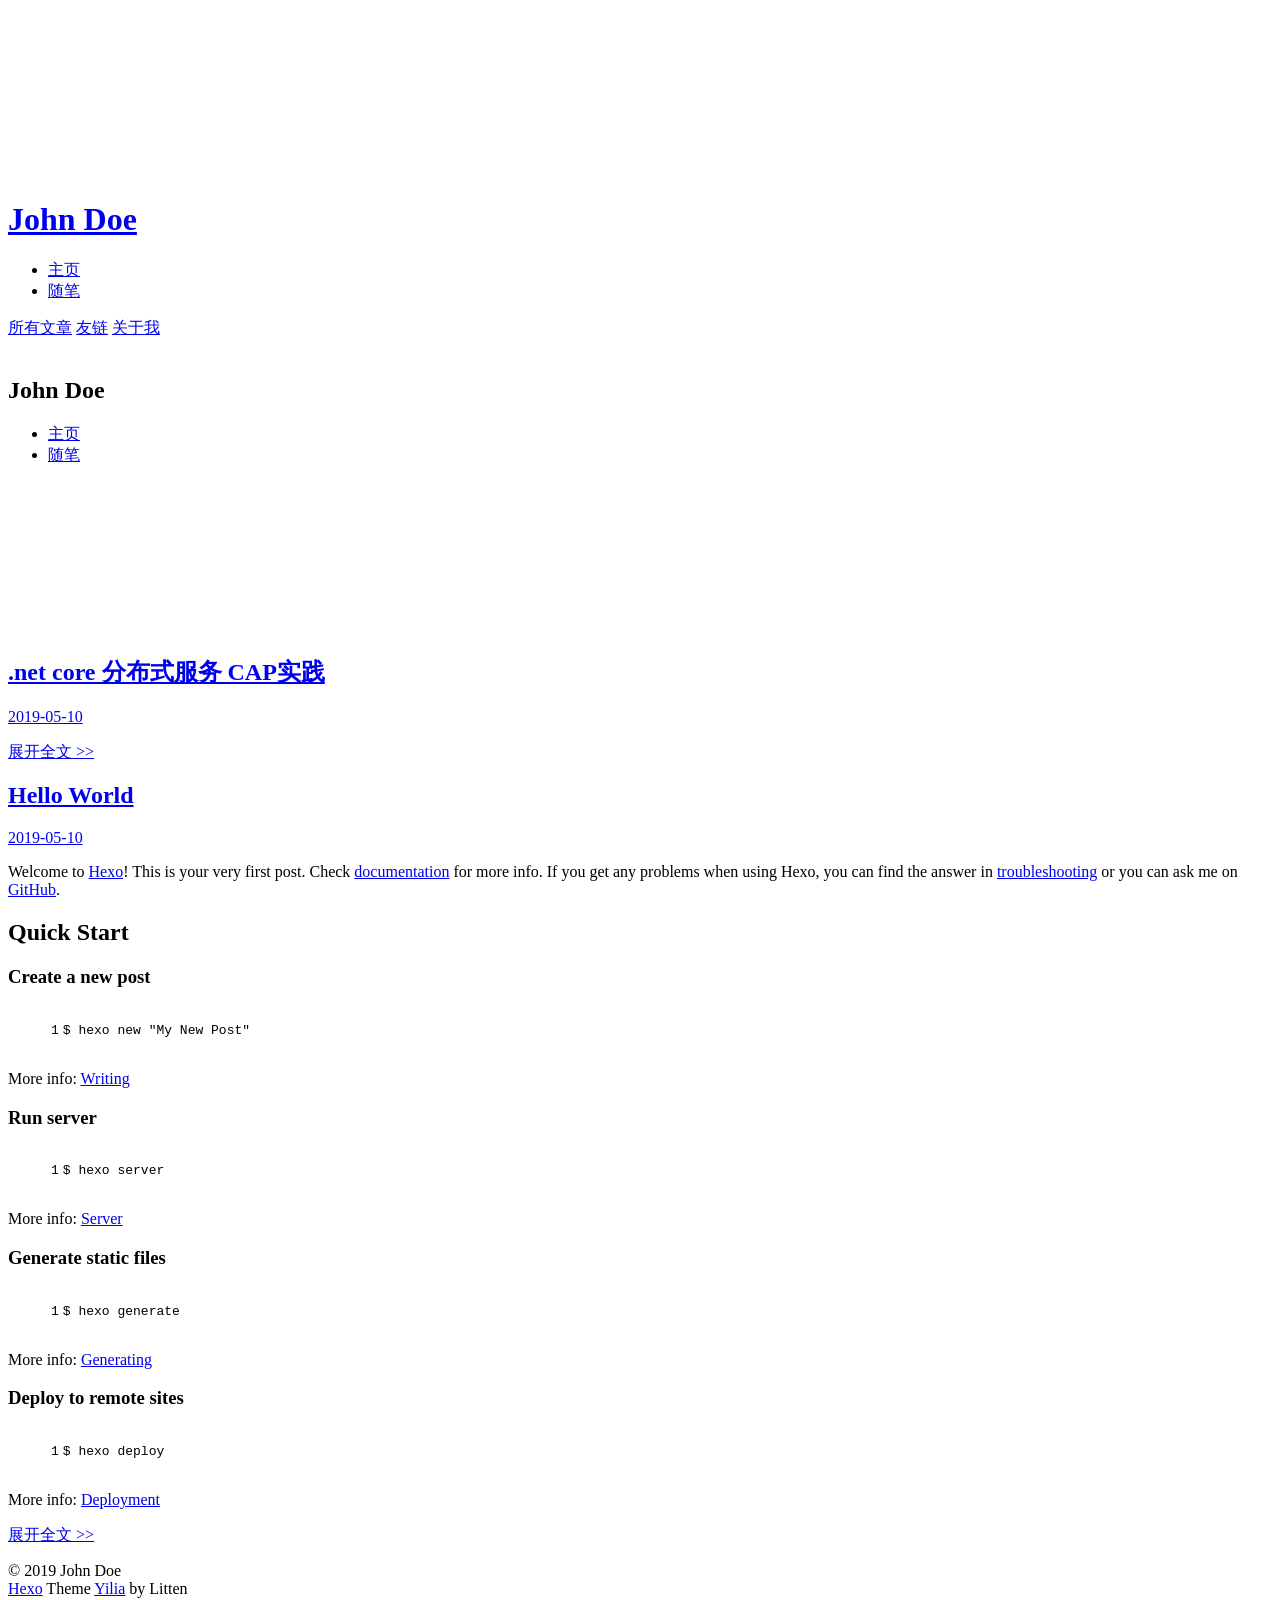
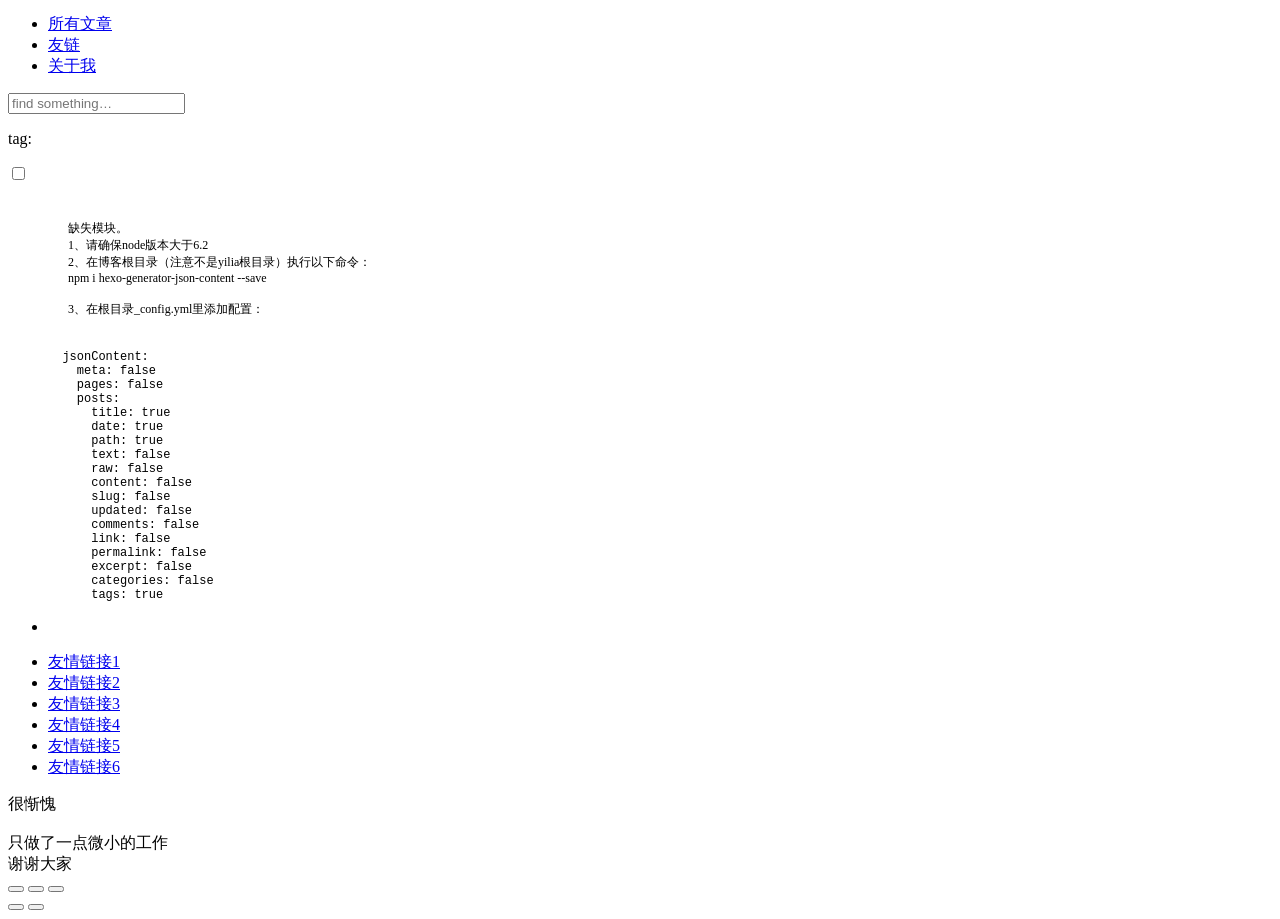
==== index.html @ c2a59703 "Site updated: 2019-05-10 18:57:45" ====
<!DOCTYPE html>
<html>
<head><meta name="generator" content="Hexo 3.8.0">
  <meta charset="utf-8">
  
  <meta name="renderer" content="webkit">
  <meta http-equiv="X-UA-Compatible" content="IE=edge">
  <link rel="dns-prefetch" href="http://yoursite.com">
  <title>Hexo</title>
  <meta name="viewport" content="width=device-width, initial-scale=1, maximum-scale=1">
  <meta property="og:type" content="website">
<meta property="og:title" content="Hexo">
<meta property="og:url" content="http://yoursite.com/index.html">
<meta property="og:site_name" content="Hexo">
<meta property="og:locale" content="default">
<meta name="twitter:card" content="summary">
<meta name="twitter:title" content="Hexo">
  
    <link rel="alternative" href="/atom.xml" title="Hexo" type="application/atom+xml">
  
  
    <link rel="icon" href="/favicon.png">
  
  <link rel="stylesheet" type="text/css" href="/./main.0cf68a.css">
  <style type="text/css">
  
    #container.show {
      background: linear-gradient(200deg,#a0cfe4,#e8c37e);
    }
  </style>
  

  

</head>
</html>
<body>
  <div id="container" q-class="show:isCtnShow">
    <canvas id="anm-canvas" class="anm-canvas"></canvas>
    <div class="left-col" q-class="show:isShow">
      
<div class="overlay" style="background: #4d4d4d"></div>
<div class="intrude-less">
	<header id="header" class="inner">
		<a href="/" class="profilepic">
			<img src class="js-avatar">
		</a>
		<hgroup>
		  <h1 class="header-author"><a href="/">John Doe</a></h1>
		</hgroup>
		

		<nav class="header-menu">
			<ul>
			
				<li><a href="/">主页</a></li>
	        
				<li><a href="/tags/随笔/">随笔</a></li>
	        
			</ul>
		</nav>
		<nav class="header-smart-menu">
    		
    			
    			<a q-on="click: openSlider(e, 'innerArchive')" href="javascript:void(0)">所有文章</a>
    			
            
    			
    			<a q-on="click: openSlider(e, 'friends')" href="javascript:void(0)">友链</a>
    			
            
    			
    			<a q-on="click: openSlider(e, 'aboutme')" href="javascript:void(0)">关于我</a>
    			
            
		</nav>
		<nav class="header-nav">
			<div class="social">
				
					<a class="github" target="_blank" href="#" title="github"><i class="icon-github"></i></a>
		        
					<a class="weibo" target="_blank" href="#" title="weibo"><i class="icon-weibo"></i></a>
		        
					<a class="rss" target="_blank" href="#" title="rss"><i class="icon-rss"></i></a>
		        
					<a class="zhihu" target="_blank" href="#" title="zhihu"><i class="icon-zhihu"></i></a>
		        
			</div>
		</nav>
	</header>		
</div>

    </div>
    <div class="mid-col" q-class="show:isShow,hide:isShow|isFalse">
      
<nav id="mobile-nav">
  	<div class="overlay js-overlay" style="background: #4d4d4d"></div>
	<div class="btnctn js-mobile-btnctn">
  		<div class="slider-trigger list" q-on="click: openSlider(e)"><i class="icon icon-sort"></i></div>
	</div>
	<div class="intrude-less">
		<header id="header" class="inner">
			<div class="profilepic">
				<img src class="js-avatar">
			</div>
			<hgroup>
			  <h1 class="header-author js-header-author">John Doe</h1>
			</hgroup>
			
			
			
				
			
				
			
			
			
			<nav class="header-nav">
				<div class="social">
					
						<a class="github" target="_blank" href="#" title="github"><i class="icon-github"></i></a>
			        
						<a class="weibo" target="_blank" href="#" title="weibo"><i class="icon-weibo"></i></a>
			        
						<a class="rss" target="_blank" href="#" title="rss"><i class="icon-rss"></i></a>
			        
						<a class="zhihu" target="_blank" href="#" title="zhihu"><i class="icon-zhihu"></i></a>
			        
				</div>
			</nav>

			<nav class="header-menu js-header-menu">
				<ul style="width: 50%">
				
				
					<li style="width: 50%"><a href="/">主页</a></li>
		        
					<li style="width: 50%"><a href="/tags/随笔/">随笔</a></li>
		        
				</ul>
			</nav>
		</header>				
	</div>
	<div class="mobile-mask" style="display:none" q-show="isShow"></div>
</nav>

      <div id="wrapper" class="body-wrap">
        <div class="menu-l">
          <div class="canvas-wrap">
            <canvas data-colors="#eaeaea" data-sectionHeight="100" data-contentId="js-content" id="myCanvas1" class="anm-canvas"></canvas>
          </div>
          <div id="js-content" class="content-ll">
            
  
    <article id="post-net-core-分布式服务-CAP实践" class="article article-type-post  article-index" itemscope itemprop="blogPost">
  <div class="article-inner">
    
      <header class="article-header">
        
  
    <h1 itemprop="name">
      <a class="article-title" href="/2019/05/10/net-core-分布式服务-CAP实践/">.net core 分布式服务 CAP实践</a>
    </h1>
  

        
        <a href="/2019/05/10/net-core-分布式服务-CAP实践/" class="archive-article-date">
  	<time datetime="2019-05-10T10:21:26.000Z" itemprop="datePublished"><i class="icon-calendar icon"></i>2019-05-10</time>
</a>
        
      </header>
    
    <div class="article-entry" itemprop="articleBody">
      
        
      

      
    </div>
    <div class="article-info article-info-index">
      
      
      

      
        <p class="article-more-link">
          <a class="article-more-a" href="/2019/05/10/net-core-分布式服务-CAP实践/">展开全文 >></a>
        </p>
      

      
      <div class="clearfix"></div>
    </div>
  </div>
</article>

<aside class="wrap-side-operation">
    <div class="mod-side-operation">
        
        <div class="jump-container" id="js-jump-container" style="display:none;">
            <a href="javascript:void(0)" class="mod-side-operation__jump-to-top">
                <i class="icon-font icon-back"></i>
            </a>
            <div id="js-jump-plan-container" class="jump-plan-container" style="top: -11px;">
                <i class="icon-font icon-plane jump-plane"></i>
            </div>
        </div>
        
        
    </div>
</aside>




  
    <article id="post-hello-world" class="article article-type-post  article-index" itemscope itemprop="blogPost">
  <div class="article-inner">
    
      <header class="article-header">
        
  
    <h1 itemprop="name">
      <a class="article-title" href="/2019/05/10/hello-world/">Hello World</a>
    </h1>
  

        
        <a href="/2019/05/10/hello-world/" class="archive-article-date">
  	<time datetime="2019-05-10T10:17:30.589Z" itemprop="datePublished"><i class="icon-calendar icon"></i>2019-05-10</time>
</a>
        
      </header>
    
    <div class="article-entry" itemprop="articleBody">
      
        <p>Welcome to <a href="https://hexo.io/" target="_blank" rel="noopener">Hexo</a>! This is your very first post. Check <a href="https://hexo.io/docs/" target="_blank" rel="noopener">documentation</a> for more info. If you get any problems when using Hexo, you can find the answer in <a href="https://hexo.io/docs/troubleshooting.html" target="_blank" rel="noopener">troubleshooting</a> or you can ask me on <a href="https://github.com/hexojs/hexo/issues" target="_blank" rel="noopener">GitHub</a>.</p>
<h2 id="Quick-Start"><a href="#Quick-Start" class="headerlink" title="Quick Start"></a>Quick Start</h2><h3 id="Create-a-new-post"><a href="#Create-a-new-post" class="headerlink" title="Create a new post"></a>Create a new post</h3><figure class="highlight bash"><table><tr><td class="gutter"><pre><span class="line">1</span><br></pre></td><td class="code"><pre><span class="line">$ hexo new <span class="string">"My New Post"</span></span><br></pre></td></tr></table></figure>
<p>More info: <a href="https://hexo.io/docs/writing.html" target="_blank" rel="noopener">Writing</a></p>
<h3 id="Run-server"><a href="#Run-server" class="headerlink" title="Run server"></a>Run server</h3><figure class="highlight bash"><table><tr><td class="gutter"><pre><span class="line">1</span><br></pre></td><td class="code"><pre><span class="line">$ hexo server</span><br></pre></td></tr></table></figure>
<p>More info: <a href="https://hexo.io/docs/server.html" target="_blank" rel="noopener">Server</a></p>
<h3 id="Generate-static-files"><a href="#Generate-static-files" class="headerlink" title="Generate static files"></a>Generate static files</h3><figure class="highlight bash"><table><tr><td class="gutter"><pre><span class="line">1</span><br></pre></td><td class="code"><pre><span class="line">$ hexo generate</span><br></pre></td></tr></table></figure>
<p>More info: <a href="https://hexo.io/docs/generating.html" target="_blank" rel="noopener">Generating</a></p>
<h3 id="Deploy-to-remote-sites"><a href="#Deploy-to-remote-sites" class="headerlink" title="Deploy to remote sites"></a>Deploy to remote sites</h3><figure class="highlight bash"><table><tr><td class="gutter"><pre><span class="line">1</span><br></pre></td><td class="code"><pre><span class="line">$ hexo deploy</span><br></pre></td></tr></table></figure>
<p>More info: <a href="https://hexo.io/docs/deployment.html" target="_blank" rel="noopener">Deployment</a></p>

      

      
    </div>
    <div class="article-info article-info-index">
      
      
      

      
        <p class="article-more-link">
          <a class="article-more-a" href="/2019/05/10/hello-world/">展开全文 >></a>
        </p>
      

      
      <div class="clearfix"></div>
    </div>
  </div>
</article>

<aside class="wrap-side-operation">
    <div class="mod-side-operation">
        
        <div class="jump-container" id="js-jump-container" style="display:none;">
            <a href="javascript:void(0)" class="mod-side-operation__jump-to-top">
                <i class="icon-font icon-back"></i>
            </a>
            <div id="js-jump-plan-container" class="jump-plan-container" style="top: -11px;">
                <i class="icon-font icon-plane jump-plane"></i>
            </div>
        </div>
        
        
    </div>
</aside>




  
  


          </div>
        </div>
      </div>
      <footer id="footer">
  <div class="outer">
    <div id="footer-info">
    	<div class="footer-left">
    		&copy; 2019 John Doe
    	</div>
      	<div class="footer-right">
      		<a href="http://hexo.io/" target="_blank">Hexo</a>  Theme <a href="https://github.com/litten/hexo-theme-yilia" target="_blank">Yilia</a> by Litten
      	</div>
    </div>
  </div>
</footer>
    </div>
    <script>
	var yiliaConfig = {
		mathjax: false,
		isHome: true,
		isPost: false,
		isArchive: false,
		isTag: false,
		isCategory: false,
		open_in_new: false,
		toc_hide_index: true,
		root: "/",
		innerArchive: true,
		showTags: false
	}
</script>

<script>!function(t){function n(e){if(r[e])return r[e].exports;var i=r[e]={exports:{},id:e,loaded:!1};return t[e].call(i.exports,i,i.exports,n),i.loaded=!0,i.exports}var r={};n.m=t,n.c=r,n.p="./",n(0)}([function(t,n,r){r(195),t.exports=r(191)},function(t,n,r){var e=r(3),i=r(52),o=r(27),u=r(28),c=r(53),f="prototype",a=function(t,n,r){var s,l,h,v,p=t&a.F,d=t&a.G,y=t&a.S,g=t&a.P,b=t&a.B,m=d?e:y?e[n]||(e[n]={}):(e[n]||{})[f],x=d?i:i[n]||(i[n]={}),w=x[f]||(x[f]={});d&&(r=n);for(s in r)l=!p&&m&&void 0!==m[s],h=(l?m:r)[s],v=b&&l?c(h,e):g&&"function"==typeof h?c(Function.call,h):h,m&&u(m,s,h,t&a.U),x[s]!=h&&o(x,s,v),g&&w[s]!=h&&(w[s]=h)};e.core=i,a.F=1,a.G=2,a.S=4,a.P=8,a.B=16,a.W=32,a.U=64,a.R=128,t.exports=a},function(t,n,r){var e=r(6);t.exports=function(t){if(!e(t))throw TypeError(t+" is not an object!");return t}},function(t,n){var r=t.exports="undefined"!=typeof window&&window.Math==Math?window:"undefined"!=typeof self&&self.Math==Math?self:Function("return this")();"number"==typeof __g&&(__g=r)},function(t,n){t.exports=function(t){try{return!!t()}catch(t){return!0}}},function(t,n){var r=t.exports="undefined"!=typeof window&&window.Math==Math?window:"undefined"!=typeof self&&self.Math==Math?self:Function("return this")();"number"==typeof __g&&(__g=r)},function(t,n){t.exports=function(t){return"object"==typeof t?null!==t:"function"==typeof t}},function(t,n,r){var e=r(126)("wks"),i=r(76),o=r(3).Symbol,u="function"==typeof o;(t.exports=function(t){return e[t]||(e[t]=u&&o[t]||(u?o:i)("Symbol."+t))}).store=e},function(t,n){var r={}.hasOwnProperty;t.exports=function(t,n){return r.call(t,n)}},function(t,n,r){var e=r(94),i=r(33);t.exports=function(t){return e(i(t))}},function(t,n,r){t.exports=!r(4)(function(){return 7!=Object.defineProperty({},"a",{get:function(){return 7}}).a})},function(t,n,r){var e=r(2),i=r(167),o=r(50),u=Object.defineProperty;n.f=r(10)?Object.defineProperty:function(t,n,r){if(e(t),n=o(n,!0),e(r),i)try{return u(t,n,r)}catch(t){}if("get"in r||"set"in r)throw TypeError("Accessors not supported!");return"value"in r&&(t[n]=r.value),t}},function(t,n,r){t.exports=!r(18)(function(){return 7!=Object.defineProperty({},"a",{get:function(){return 7}}).a})},function(t,n,r){var e=r(14),i=r(22);t.exports=r(12)?function(t,n,r){return e.f(t,n,i(1,r))}:function(t,n,r){return t[n]=r,t}},function(t,n,r){var e=r(20),i=r(58),o=r(42),u=Object.defineProperty;n.f=r(12)?Object.defineProperty:function(t,n,r){if(e(t),n=o(n,!0),e(r),i)try{return u(t,n,r)}catch(t){}if("get"in r||"set"in r)throw TypeError("Accessors not supported!");return"value"in r&&(t[n]=r.value),t}},function(t,n,r){var e=r(40)("wks"),i=r(23),o=r(5).Symbol,u="function"==typeof o;(t.exports=function(t){return e[t]||(e[t]=u&&o[t]||(u?o:i)("Symbol."+t))}).store=e},function(t,n,r){var e=r(67),i=Math.min;t.exports=function(t){return t>0?i(e(t),9007199254740991):0}},function(t,n,r){var e=r(46);t.exports=function(t){return Object(e(t))}},function(t,n){t.exports=function(t){try{return!!t()}catch(t){return!0}}},function(t,n,r){var e=r(63),i=r(34);t.exports=Object.keys||function(t){return e(t,i)}},function(t,n,r){var e=r(21);t.exports=function(t){if(!e(t))throw TypeError(t+" is not an object!");return t}},function(t,n){t.exports=function(t){return"object"==typeof t?null!==t:"function"==typeof t}},function(t,n){t.exports=function(t,n){return{enumerable:!(1&t),configurable:!(2&t),writable:!(4&t),value:n}}},function(t,n){var r=0,e=Math.random();t.exports=function(t){return"Symbol(".concat(void 0===t?"":t,")_",(++r+e).toString(36))}},function(t,n){var r={}.hasOwnProperty;t.exports=function(t,n){return r.call(t,n)}},function(t,n){var r=t.exports={version:"2.4.0"};"number"==typeof __e&&(__e=r)},function(t,n){t.exports=function(t){if("function"!=typeof t)throw TypeError(t+" is not a function!");return t}},function(t,n,r){var e=r(11),i=r(66);t.exports=r(10)?function(t,n,r){return e.f(t,n,i(1,r))}:function(t,n,r){return t[n]=r,t}},function(t,n,r){var e=r(3),i=r(27),o=r(24),u=r(76)("src"),c="toString",f=Function[c],a=(""+f).split(c);r(52).inspectSource=function(t){return f.call(t)},(t.exports=function(t,n,r,c){var f="function"==typeof r;f&&(o(r,"name")||i(r,"name",n)),t[n]!==r&&(f&&(o(r,u)||i(r,u,t[n]?""+t[n]:a.join(String(n)))),t===e?t[n]=r:c?t[n]?t[n]=r:i(t,n,r):(delete t[n],i(t,n,r)))})(Function.prototype,c,function(){return"function"==typeof this&&this[u]||f.call(this)})},function(t,n,r){var e=r(1),i=r(4),o=r(46),u=function(t,n,r,e){var i=String(o(t)),u="<"+n;return""!==r&&(u+=" "+r+'="'+String(e).replace(/"/g,"&quot;")+'"'),u+">"+i+"</"+n+">"};t.exports=function(t,n){var r={};r[t]=n(u),e(e.P+e.F*i(function(){var n=""[t]('"');return n!==n.toLowerCase()||n.split('"').length>3}),"String",r)}},function(t,n,r){var e=r(115),i=r(46);t.exports=function(t){return e(i(t))}},function(t,n,r){var e=r(116),i=r(66),o=r(30),u=r(50),c=r(24),f=r(167),a=Object.getOwnPropertyDescriptor;n.f=r(10)?a:function(t,n){if(t=o(t),n=u(n,!0),f)try{return a(t,n)}catch(t){}if(c(t,n))return i(!e.f.call(t,n),t[n])}},function(t,n,r){var e=r(24),i=r(17),o=r(145)("IE_PROTO"),u=Object.prototype;t.exports=Object.getPrototypeOf||function(t){return t=i(t),e(t,o)?t[o]:"function"==typeof t.constructor&&t instanceof t.constructor?t.constructor.prototype:t instanceof Object?u:null}},function(t,n){t.exports=function(t){if(void 0==t)throw TypeError("Can't call method on  "+t);return t}},function(t,n){t.exports="constructor,hasOwnProperty,isPrototypeOf,propertyIsEnumerable,toLocaleString,toString,valueOf".split(",")},function(t,n){t.exports={}},function(t,n){t.exports=!0},function(t,n){n.f={}.propertyIsEnumerable},function(t,n,r){var e=r(14).f,i=r(8),o=r(15)("toStringTag");t.exports=function(t,n,r){t&&!i(t=r?t:t.prototype,o)&&e(t,o,{configurable:!0,value:n})}},function(t,n,r){var e=r(40)("keys"),i=r(23);t.exports=function(t){return e[t]||(e[t]=i(t))}},function(t,n,r){var e=r(5),i="__core-js_shared__",o=e[i]||(e[i]={});t.exports=function(t){return o[t]||(o[t]={})}},function(t,n){var r=Math.ceil,e=Math.floor;t.exports=function(t){return isNaN(t=+t)?0:(t>0?e:r)(t)}},function(t,n,r){var e=r(21);t.exports=function(t,n){if(!e(t))return t;var r,i;if(n&&"function"==typeof(r=t.toString)&&!e(i=r.call(t)))return i;if("function"==typeof(r=t.valueOf)&&!e(i=r.call(t)))return i;if(!n&&"function"==typeof(r=t.toString)&&!e(i=r.call(t)))return i;throw TypeError("Can't convert object to primitive value")}},function(t,n,r){var e=r(5),i=r(25),o=r(36),u=r(44),c=r(14).f;t.exports=function(t){var n=i.Symbol||(i.Symbol=o?{}:e.Symbol||{});"_"==t.charAt(0)||t in n||c(n,t,{value:u.f(t)})}},function(t,n,r){n.f=r(15)},function(t,n){var r={}.toString;t.exports=function(t){return r.call(t).slice(8,-1)}},function(t,n){t.exports=function(t){if(void 0==t)throw TypeError("Can't call method on  "+t);return t}},function(t,n,r){var e=r(4);t.exports=function(t,n){return!!t&&e(function(){n?t.call(null,function(){},1):t.call(null)})}},function(t,n,r){var e=r(53),i=r(115),o=r(17),u=r(16),c=r(203);t.exports=function(t,n){var r=1==t,f=2==t,a=3==t,s=4==t,l=6==t,h=5==t||l,v=n||c;return function(n,c,p){for(var d,y,g=o(n),b=i(g),m=e(c,p,3),x=u(b.length),w=0,S=r?v(n,x):f?v(n,0):void 0;x>w;w++)if((h||w in b)&&(d=b[w],y=m(d,w,g),t))if(r)S[w]=y;else if(y)switch(t){case 3:return!0;case 5:return d;case 6:return w;case 2:S.push(d)}else if(s)return!1;return l?-1:a||s?s:S}}},function(t,n,r){var e=r(1),i=r(52),o=r(4);t.exports=function(t,n){var r=(i.Object||{})[t]||Object[t],u={};u[t]=n(r),e(e.S+e.F*o(function(){r(1)}),"Object",u)}},function(t,n,r){var e=r(6);t.exports=function(t,n){if(!e(t))return t;var r,i;if(n&&"function"==typeof(r=t.toString)&&!e(i=r.call(t)))return i;if("function"==typeof(r=t.valueOf)&&!e(i=r.call(t)))return i;if(!n&&"function"==typeof(r=t.toString)&&!e(i=r.call(t)))return i;throw TypeError("Can't convert object to primitive value")}},function(t,n,r){var e=r(5),i=r(25),o=r(91),u=r(13),c="prototype",f=function(t,n,r){var a,s,l,h=t&f.F,v=t&f.G,p=t&f.S,d=t&f.P,y=t&f.B,g=t&f.W,b=v?i:i[n]||(i[n]={}),m=b[c],x=v?e:p?e[n]:(e[n]||{})[c];v&&(r=n);for(a in r)(s=!h&&x&&void 0!==x[a])&&a in b||(l=s?x[a]:r[a],b[a]=v&&"function"!=typeof x[a]?r[a]:y&&s?o(l,e):g&&x[a]==l?function(t){var n=function(n,r,e){if(this instanceof t){switch(arguments.length){case 0:return new t;case 1:return new t(n);case 2:return new t(n,r)}return new t(n,r,e)}return t.apply(this,arguments)};return n[c]=t[c],n}(l):d&&"function"==typeof l?o(Function.call,l):l,d&&((b.virtual||(b.virtual={}))[a]=l,t&f.R&&m&&!m[a]&&u(m,a,l)))};f.F=1,f.G=2,f.S=4,f.P=8,f.B=16,f.W=32,f.U=64,f.R=128,t.exports=f},function(t,n){var r=t.exports={version:"2.4.0"};"number"==typeof __e&&(__e=r)},function(t,n,r){var e=r(26);t.exports=function(t,n,r){if(e(t),void 0===n)return t;switch(r){case 1:return function(r){return t.call(n,r)};case 2:return function(r,e){return t.call(n,r,e)};case 3:return function(r,e,i){return t.call(n,r,e,i)}}return function(){return t.apply(n,arguments)}}},function(t,n,r){var e=r(183),i=r(1),o=r(126)("metadata"),u=o.store||(o.store=new(r(186))),c=function(t,n,r){var i=u.get(t);if(!i){if(!r)return;u.set(t,i=new e)}var o=i.get(n);if(!o){if(!r)return;i.set(n,o=new e)}return o},f=function(t,n,r){var e=c(n,r,!1);return void 0!==e&&e.has(t)},a=function(t,n,r){var e=c(n,r,!1);return void 0===e?void 0:e.get(t)},s=function(t,n,r,e){c(r,e,!0).set(t,n)},l=function(t,n){var r=c(t,n,!1),e=[];return r&&r.forEach(function(t,n){e.push(n)}),e},h=function(t){return void 0===t||"symbol"==typeof t?t:String(t)},v=function(t){i(i.S,"Reflect",t)};t.exports={store:u,map:c,has:f,get:a,set:s,keys:l,key:h,exp:v}},function(t,n,r){"use strict";if(r(10)){var e=r(69),i=r(3),o=r(4),u=r(1),c=r(127),f=r(152),a=r(53),s=r(68),l=r(66),h=r(27),v=r(73),p=r(67),d=r(16),y=r(75),g=r(50),b=r(24),m=r(180),x=r(114),w=r(6),S=r(17),_=r(137),O=r(70),E=r(32),P=r(71).f,j=r(154),F=r(76),M=r(7),A=r(48),N=r(117),T=r(146),I=r(155),k=r(80),L=r(123),R=r(74),C=r(130),D=r(160),U=r(11),W=r(31),G=U.f,B=W.f,V=i.RangeError,z=i.TypeError,q=i.Uint8Array,K="ArrayBuffer",J="Shared"+K,Y="BYTES_PER_ELEMENT",H="prototype",$=Array[H],X=f.ArrayBuffer,Q=f.DataView,Z=A(0),tt=A(2),nt=A(3),rt=A(4),et=A(5),it=A(6),ot=N(!0),ut=N(!1),ct=I.values,ft=I.keys,at=I.entries,st=$.lastIndexOf,lt=$.reduce,ht=$.reduceRight,vt=$.join,pt=$.sort,dt=$.slice,yt=$.toString,gt=$.toLocaleString,bt=M("iterator"),mt=M("toStringTag"),xt=F("typed_constructor"),wt=F("def_constructor"),St=c.CONSTR,_t=c.TYPED,Ot=c.VIEW,Et="Wrong length!",Pt=A(1,function(t,n){return Tt(T(t,t[wt]),n)}),jt=o(function(){return 1===new q(new Uint16Array([1]).buffer)[0]}),Ft=!!q&&!!q[H].set&&o(function(){new q(1).set({})}),Mt=function(t,n){if(void 0===t)throw z(Et);var r=+t,e=d(t);if(n&&!m(r,e))throw V(Et);return e},At=function(t,n){var r=p(t);if(r<0||r%n)throw V("Wrong offset!");return r},Nt=function(t){if(w(t)&&_t in t)return t;throw z(t+" is not a typed array!")},Tt=function(t,n){if(!(w(t)&&xt in t))throw z("It is not a typed array constructor!");return new t(n)},It=function(t,n){return kt(T(t,t[wt]),n)},kt=function(t,n){for(var r=0,e=n.length,i=Tt(t,e);e>r;)i[r]=n[r++];return i},Lt=function(t,n,r){G(t,n,{get:function(){return this._d[r]}})},Rt=function(t){var n,r,e,i,o,u,c=S(t),f=arguments.length,s=f>1?arguments[1]:void 0,l=void 0!==s,h=j(c);if(void 0!=h&&!_(h)){for(u=h.call(c),e=[],n=0;!(o=u.next()).done;n++)e.push(o.value);c=e}for(l&&f>2&&(s=a(s,arguments[2],2)),n=0,r=d(c.length),i=Tt(this,r);r>n;n++)i[n]=l?s(c[n],n):c[n];return i},Ct=function(){for(var t=0,n=arguments.length,r=Tt(this,n);n>t;)r[t]=arguments[t++];return r},Dt=!!q&&o(function(){gt.call(new q(1))}),Ut=function(){return gt.apply(Dt?dt.call(Nt(this)):Nt(this),arguments)},Wt={copyWithin:function(t,n){return D.call(Nt(this),t,n,arguments.length>2?arguments[2]:void 0)},every:function(t){return rt(Nt(this),t,arguments.length>1?arguments[1]:void 0)},fill:function(t){return C.apply(Nt(this),arguments)},filter:function(t){return It(this,tt(Nt(this),t,arguments.length>1?arguments[1]:void 0))},find:function(t){return et(Nt(this),t,arguments.length>1?arguments[1]:void 0)},findIndex:function(t){return it(Nt(this),t,arguments.length>1?arguments[1]:void 0)},forEach:function(t){Z(Nt(this),t,arguments.length>1?arguments[1]:void 0)},indexOf:function(t){return ut(Nt(this),t,arguments.length>1?arguments[1]:void 0)},includes:function(t){return ot(Nt(this),t,arguments.length>1?arguments[1]:void 0)},join:function(t){return vt.apply(Nt(this),arguments)},lastIndexOf:function(t){return st.apply(Nt(this),arguments)},map:function(t){return Pt(Nt(this),t,arguments.length>1?arguments[1]:void 0)},reduce:function(t){return lt.apply(Nt(this),arguments)},reduceRight:function(t){return ht.apply(Nt(this),arguments)},reverse:function(){for(var t,n=this,r=Nt(n).length,e=Math.floor(r/2),i=0;i<e;)t=n[i],n[i++]=n[--r],n[r]=t;return n},some:function(t){return nt(Nt(this),t,arguments.length>1?arguments[1]:void 0)},sort:function(t){return pt.call(Nt(this),t)},subarray:function(t,n){var r=Nt(this),e=r.length,i=y(t,e);return new(T(r,r[wt]))(r.buffer,r.byteOffset+i*r.BYTES_PER_ELEMENT,d((void 0===n?e:y(n,e))-i))}},Gt=function(t,n){return It(this,dt.call(Nt(this),t,n))},Bt=function(t){Nt(this);var n=At(arguments[1],1),r=this.length,e=S(t),i=d(e.length),o=0;if(i+n>r)throw V(Et);for(;o<i;)this[n+o]=e[o++]},Vt={entries:function(){return at.call(Nt(this))},keys:function(){return ft.call(Nt(this))},values:function(){return ct.call(Nt(this))}},zt=function(t,n){return w(t)&&t[_t]&&"symbol"!=typeof n&&n in t&&String(+n)==String(n)},qt=function(t,n){return zt(t,n=g(n,!0))?l(2,t[n]):B(t,n)},Kt=function(t,n,r){return!(zt(t,n=g(n,!0))&&w(r)&&b(r,"value"))||b(r,"get")||b(r,"set")||r.configurable||b(r,"writable")&&!r.writable||b(r,"enumerable")&&!r.enumerable?G(t,n,r):(t[n]=r.value,t)};St||(W.f=qt,U.f=Kt),u(u.S+u.F*!St,"Object",{getOwnPropertyDescriptor:qt,defineProperty:Kt}),o(function(){yt.call({})})&&(yt=gt=function(){return vt.call(this)});var Jt=v({},Wt);v(Jt,Vt),h(Jt,bt,Vt.values),v(Jt,{slice:Gt,set:Bt,constructor:function(){},toString:yt,toLocaleString:Ut}),Lt(Jt,"buffer","b"),Lt(Jt,"byteOffset","o"),Lt(Jt,"byteLength","l"),Lt(Jt,"length","e"),G(Jt,mt,{get:function(){return this[_t]}}),t.exports=function(t,n,r,f){f=!!f;var a=t+(f?"Clamped":"")+"Array",l="Uint8Array"!=a,v="get"+t,p="set"+t,y=i[a],g=y||{},b=y&&E(y),m=!y||!c.ABV,S={},_=y&&y[H],j=function(t,r){var e=t._d;return e.v[v](r*n+e.o,jt)},F=function(t,r,e){var i=t._d;f&&(e=(e=Math.round(e))<0?0:e>255?255:255&e),i.v[p](r*n+i.o,e,jt)},M=function(t,n){G(t,n,{get:function(){return j(this,n)},set:function(t){return F(this,n,t)},enumerable:!0})};m?(y=r(function(t,r,e,i){s(t,y,a,"_d");var o,u,c,f,l=0,v=0;if(w(r)){if(!(r instanceof X||(f=x(r))==K||f==J))return _t in r?kt(y,r):Rt.call(y,r);o=r,v=At(e,n);var p=r.byteLength;if(void 0===i){if(p%n)throw V(Et);if((u=p-v)<0)throw V(Et)}else if((u=d(i)*n)+v>p)throw V(Et);c=u/n}else c=Mt(r,!0),u=c*n,o=new X(u);for(h(t,"_d",{b:o,o:v,l:u,e:c,v:new Q(o)});l<c;)M(t,l++)}),_=y[H]=O(Jt),h(_,"constructor",y)):L(function(t){new y(null),new y(t)},!0)||(y=r(function(t,r,e,i){s(t,y,a);var o;return w(r)?r instanceof X||(o=x(r))==K||o==J?void 0!==i?new g(r,At(e,n),i):void 0!==e?new g(r,At(e,n)):new g(r):_t in r?kt(y,r):Rt.call(y,r):new g(Mt(r,l))}),Z(b!==Function.prototype?P(g).concat(P(b)):P(g),function(t){t in y||h(y,t,g[t])}),y[H]=_,e||(_.constructor=y));var A=_[bt],N=!!A&&("values"==A.name||void 0==A.name),T=Vt.values;h(y,xt,!0),h(_,_t,a),h(_,Ot,!0),h(_,wt,y),(f?new y(1)[mt]==a:mt in _)||G(_,mt,{get:function(){return a}}),S[a]=y,u(u.G+u.W+u.F*(y!=g),S),u(u.S,a,{BYTES_PER_ELEMENT:n,from:Rt,of:Ct}),Y in _||h(_,Y,n),u(u.P,a,Wt),R(a),u(u.P+u.F*Ft,a,{set:Bt}),u(u.P+u.F*!N,a,Vt),u(u.P+u.F*(_.toString!=yt),a,{toString:yt}),u(u.P+u.F*o(function(){new y(1).slice()}),a,{slice:Gt}),u(u.P+u.F*(o(function(){return[1,2].toLocaleString()!=new y([1,2]).toLocaleString()})||!o(function(){_.toLocaleString.call([1,2])})),a,{toLocaleString:Ut}),k[a]=N?A:T,e||N||h(_,bt,T)}}else t.exports=function(){}},function(t,n){var r={}.toString;t.exports=function(t){return r.call(t).slice(8,-1)}},function(t,n,r){var e=r(21),i=r(5).document,o=e(i)&&e(i.createElement);t.exports=function(t){return o?i.createElement(t):{}}},function(t,n,r){t.exports=!r(12)&&!r(18)(function(){return 7!=Object.defineProperty(r(57)("div"),"a",{get:function(){return 7}}).a})},function(t,n,r){"use strict";var e=r(36),i=r(51),o=r(64),u=r(13),c=r(8),f=r(35),a=r(96),s=r(38),l=r(103),h=r(15)("iterator"),v=!([].keys&&"next"in[].keys()),p="keys",d="values",y=function(){return this};t.exports=function(t,n,r,g,b,m,x){a(r,n,g);var w,S,_,O=function(t){if(!v&&t in F)return F[t];switch(t){case p:case d:return function(){return new r(this,t)}}return function(){return new r(this,t)}},E=n+" Iterator",P=b==d,j=!1,F=t.prototype,M=F[h]||F["@@iterator"]||b&&F[b],A=M||O(b),N=b?P?O("entries"):A:void 0,T="Array"==n?F.entries||M:M;if(T&&(_=l(T.call(new t)))!==Object.prototype&&(s(_,E,!0),e||c(_,h)||u(_,h,y)),P&&M&&M.name!==d&&(j=!0,A=function(){return M.call(this)}),e&&!x||!v&&!j&&F[h]||u(F,h,A),f[n]=A,f[E]=y,b)if(w={values:P?A:O(d),keys:m?A:O(p),entries:N},x)for(S in w)S in F||o(F,S,w[S]);else i(i.P+i.F*(v||j),n,w);return w}},function(t,n,r){var e=r(20),i=r(100),o=r(34),u=r(39)("IE_PROTO"),c=function(){},f="prototype",a=function(){var t,n=r(57)("iframe"),e=o.length;for(n.style.display="none",r(93).appendChild(n),n.src="javascript:",t=n.contentWindow.document,t.open(),t.write("<script>document.F=Object<\/script>"),t.close(),a=t.F;e--;)delete a[f][o[e]];return a()};t.exports=Object.create||function(t,n){var r;return null!==t?(c[f]=e(t),r=new c,c[f]=null,r[u]=t):r=a(),void 0===n?r:i(r,n)}},function(t,n,r){var e=r(63),i=r(34).concat("length","prototype");n.f=Object.getOwnPropertyNames||function(t){return e(t,i)}},function(t,n){n.f=Object.getOwnPropertySymbols},function(t,n,r){var e=r(8),i=r(9),o=r(90)(!1),u=r(39)("IE_PROTO");t.exports=function(t,n){var r,c=i(t),f=0,a=[];for(r in c)r!=u&&e(c,r)&&a.push(r);for(;n.length>f;)e(c,r=n[f++])&&(~o(a,r)||a.push(r));return a}},function(t,n,r){t.exports=r(13)},function(t,n,r){var e=r(76)("meta"),i=r(6),o=r(24),u=r(11).f,c=0,f=Object.isExtensible||function(){return!0},a=!r(4)(function(){return f(Object.preventExtensions({}))}),s=function(t){u(t,e,{value:{i:"O"+ ++c,w:{}}})},l=function(t,n){if(!i(t))return"symbol"==typeof t?t:("string"==typeof t?"S":"P")+t;if(!o(t,e)){if(!f(t))return"F";if(!n)return"E";s(t)}return t[e].i},h=function(t,n){if(!o(t,e)){if(!f(t))return!0;if(!n)return!1;s(t)}return t[e].w},v=function(t){return a&&p.NEED&&f(t)&&!o(t,e)&&s(t),t},p=t.exports={KEY:e,NEED:!1,fastKey:l,getWeak:h,onFreeze:v}},function(t,n){t.exports=function(t,n){return{enumerable:!(1&t),configurable:!(2&t),writable:!(4&t),value:n}}},function(t,n){var r=Math.ceil,e=Math.floor;t.exports=function(t){return isNaN(t=+t)?0:(t>0?e:r)(t)}},function(t,n){t.exports=function(t,n,r,e){if(!(t instanceof n)||void 0!==e&&e in t)throw TypeError(r+": incorrect invocation!");return t}},function(t,n){t.exports=!1},function(t,n,r){var e=r(2),i=r(173),o=r(133),u=r(145)("IE_PROTO"),c=function(){},f="prototype",a=function(){var t,n=r(132)("iframe"),e=o.length;for(n.style.display="none",r(135).appendChild(n),n.src="javascript:",t=n.contentWindow.document,t.open(),t.write("<script>document.F=Object<\/script>"),t.close(),a=t.F;e--;)delete a[f][o[e]];return a()};t.exports=Object.create||function(t,n){var r;return null!==t?(c[f]=e(t),r=new c,c[f]=null,r[u]=t):r=a(),void 0===n?r:i(r,n)}},function(t,n,r){var e=r(175),i=r(133).concat("length","prototype");n.f=Object.getOwnPropertyNames||function(t){return e(t,i)}},function(t,n,r){var e=r(175),i=r(133);t.exports=Object.keys||function(t){return e(t,i)}},function(t,n,r){var e=r(28);t.exports=function(t,n,r){for(var i in n)e(t,i,n[i],r);return t}},function(t,n,r){"use strict";var e=r(3),i=r(11),o=r(10),u=r(7)("species");t.exports=function(t){var n=e[t];o&&n&&!n[u]&&i.f(n,u,{configurable:!0,get:function(){return this}})}},function(t,n,r){var e=r(67),i=Math.max,o=Math.min;t.exports=function(t,n){return t=e(t),t<0?i(t+n,0):o(t,n)}},function(t,n){var r=0,e=Math.random();t.exports=function(t){return"Symbol(".concat(void 0===t?"":t,")_",(++r+e).toString(36))}},function(t,n,r){var e=r(33);t.exports=function(t){return Object(e(t))}},function(t,n,r){var e=r(7)("unscopables"),i=Array.prototype;void 0==i[e]&&r(27)(i,e,{}),t.exports=function(t){i[e][t]=!0}},function(t,n,r){var e=r(53),i=r(169),o=r(137),u=r(2),c=r(16),f=r(154),a={},s={},n=t.exports=function(t,n,r,l,h){var v,p,d,y,g=h?function(){return t}:f(t),b=e(r,l,n?2:1),m=0;if("function"!=typeof g)throw TypeError(t+" is not iterable!");if(o(g)){for(v=c(t.length);v>m;m++)if((y=n?b(u(p=t[m])[0],p[1]):b(t[m]))===a||y===s)return y}else for(d=g.call(t);!(p=d.next()).done;)if((y=i(d,b,p.value,n))===a||y===s)return y};n.BREAK=a,n.RETURN=s},function(t,n){t.exports={}},function(t,n,r){var e=r(11).f,i=r(24),o=r(7)("toStringTag");t.exports=function(t,n,r){t&&!i(t=r?t:t.prototype,o)&&e(t,o,{configurable:!0,value:n})}},function(t,n,r){var e=r(1),i=r(46),o=r(4),u=r(150),c="["+u+"]",f="​",a=RegExp("^"+c+c+"*"),s=RegExp(c+c+"*$"),l=function(t,n,r){var i={},c=o(function(){return!!u[t]()||f[t]()!=f}),a=i[t]=c?n(h):u[t];r&&(i[r]=a),e(e.P+e.F*c,"String",i)},h=l.trim=function(t,n){return t=String(i(t)),1&n&&(t=t.replace(a,"")),2&n&&(t=t.replace(s,"")),t};t.exports=l},function(t,n,r){t.exports={default:r(86),__esModule:!0}},function(t,n,r){t.exports={default:r(87),__esModule:!0}},function(t,n,r){"use strict";function e(t){return t&&t.__esModule?t:{default:t}}n.__esModule=!0;var i=r(84),o=e(i),u=r(83),c=e(u),f="function"==typeof c.default&&"symbol"==typeof o.default?function(t){return typeof t}:function(t){return t&&"function"==typeof c.default&&t.constructor===c.default&&t!==c.default.prototype?"symbol":typeof t};n.default="function"==typeof c.default&&"symbol"===f(o.default)?function(t){return void 0===t?"undefined":f(t)}:function(t){return t&&"function"==typeof c.default&&t.constructor===c.default&&t!==c.default.prototype?"symbol":void 0===t?"undefined":f(t)}},function(t,n,r){r(110),r(108),r(111),r(112),t.exports=r(25).Symbol},function(t,n,r){r(109),r(113),t.exports=r(44).f("iterator")},function(t,n){t.exports=function(t){if("function"!=typeof t)throw TypeError(t+" is not a function!");return t}},function(t,n){t.exports=function(){}},function(t,n,r){var e=r(9),i=r(106),o=r(105);t.exports=function(t){return function(n,r,u){var c,f=e(n),a=i(f.length),s=o(u,a);if(t&&r!=r){for(;a>s;)if((c=f[s++])!=c)return!0}else for(;a>s;s++)if((t||s in f)&&f[s]===r)return t||s||0;return!t&&-1}}},function(t,n,r){var e=r(88);t.exports=function(t,n,r){if(e(t),void 0===n)return t;switch(r){case 1:return function(r){return t.call(n,r)};case 2:return function(r,e){return t.call(n,r,e)};case 3:return function(r,e,i){return t.call(n,r,e,i)}}return function(){return t.apply(n,arguments)}}},function(t,n,r){var e=r(19),i=r(62),o=r(37);t.exports=function(t){var n=e(t),r=i.f;if(r)for(var u,c=r(t),f=o.f,a=0;c.length>a;)f.call(t,u=c[a++])&&n.push(u);return n}},function(t,n,r){t.exports=r(5).document&&document.documentElement},function(t,n,r){var e=r(56);t.exports=Object("z").propertyIsEnumerable(0)?Object:function(t){return"String"==e(t)?t.split(""):Object(t)}},function(t,n,r){var e=r(56);t.exports=Array.isArray||function(t){return"Array"==e(t)}},function(t,n,r){"use strict";var e=r(60),i=r(22),o=r(38),u={};r(13)(u,r(15)("iterator"),function(){return this}),t.exports=function(t,n,r){t.prototype=e(u,{next:i(1,r)}),o(t,n+" Iterator")}},function(t,n){t.exports=function(t,n){return{value:n,done:!!t}}},function(t,n,r){var e=r(19),i=r(9);t.exports=function(t,n){for(var r,o=i(t),u=e(o),c=u.length,f=0;c>f;)if(o[r=u[f++]]===n)return r}},function(t,n,r){var e=r(23)("meta"),i=r(21),o=r(8),u=r(14).f,c=0,f=Object.isExtensible||function(){return!0},a=!r(18)(function(){return f(Object.preventExtensions({}))}),s=function(t){u(t,e,{value:{i:"O"+ ++c,w:{}}})},l=function(t,n){if(!i(t))return"symbol"==typeof t?t:("string"==typeof t?"S":"P")+t;if(!o(t,e)){if(!f(t))return"F";if(!n)return"E";s(t)}return t[e].i},h=function(t,n){if(!o(t,e)){if(!f(t))return!0;if(!n)return!1;s(t)}return t[e].w},v=function(t){return a&&p.NEED&&f(t)&&!o(t,e)&&s(t),t},p=t.exports={KEY:e,NEED:!1,fastKey:l,getWeak:h,onFreeze:v}},function(t,n,r){var e=r(14),i=r(20),o=r(19);t.exports=r(12)?Object.defineProperties:function(t,n){i(t);for(var r,u=o(n),c=u.length,f=0;c>f;)e.f(t,r=u[f++],n[r]);return t}},function(t,n,r){var e=r(37),i=r(22),o=r(9),u=r(42),c=r(8),f=r(58),a=Object.getOwnPropertyDescriptor;n.f=r(12)?a:function(t,n){if(t=o(t),n=u(n,!0),f)try{return a(t,n)}catch(t){}if(c(t,n))return i(!e.f.call(t,n),t[n])}},function(t,n,r){var e=r(9),i=r(61).f,o={}.toString,u="object"==typeof window&&window&&Object.getOwnPropertyNames?Object.getOwnPropertyNames(window):[],c=function(t){try{return i(t)}catch(t){return u.slice()}};t.exports.f=function(t){return u&&"[object Window]"==o.call(t)?c(t):i(e(t))}},function(t,n,r){var e=r(8),i=r(77),o=r(39)("IE_PROTO"),u=Object.prototype;t.exports=Object.getPrototypeOf||function(t){return t=i(t),e(t,o)?t[o]:"function"==typeof t.constructor&&t instanceof t.constructor?t.constructor.prototype:t instanceof Object?u:null}},function(t,n,r){var e=r(41),i=r(33);t.exports=function(t){return function(n,r){var o,u,c=String(i(n)),f=e(r),a=c.length;return f<0||f>=a?t?"":void 0:(o=c.charCodeAt(f),o<55296||o>56319||f+1===a||(u=c.charCodeAt(f+1))<56320||u>57343?t?c.charAt(f):o:t?c.slice(f,f+2):u-56320+(o-55296<<10)+65536)}}},function(t,n,r){var e=r(41),i=Math.max,o=Math.min;t.exports=function(t,n){return t=e(t),t<0?i(t+n,0):o(t,n)}},function(t,n,r){var e=r(41),i=Math.min;t.exports=function(t){return t>0?i(e(t),9007199254740991):0}},function(t,n,r){"use strict";var e=r(89),i=r(97),o=r(35),u=r(9);t.exports=r(59)(Array,"Array",function(t,n){this._t=u(t),this._i=0,this._k=n},function(){var t=this._t,n=this._k,r=this._i++;return!t||r>=t.length?(this._t=void 0,i(1)):"keys"==n?i(0,r):"values"==n?i(0,t[r]):i(0,[r,t[r]])},"values"),o.Arguments=o.Array,e("keys"),e("values"),e("entries")},function(t,n){},function(t,n,r){"use strict";var e=r(104)(!0);r(59)(String,"String",function(t){this._t=String(t),this._i=0},function(){var t,n=this._t,r=this._i;return r>=n.length?{value:void 0,done:!0}:(t=e(n,r),this._i+=t.length,{value:t,done:!1})})},function(t,n,r){"use strict";var e=r(5),i=r(8),o=r(12),u=r(51),c=r(64),f=r(99).KEY,a=r(18),s=r(40),l=r(38),h=r(23),v=r(15),p=r(44),d=r(43),y=r(98),g=r(92),b=r(95),m=r(20),x=r(9),w=r(42),S=r(22),_=r(60),O=r(102),E=r(101),P=r(14),j=r(19),F=E.f,M=P.f,A=O.f,N=e.Symbol,T=e.JSON,I=T&&T.stringify,k="prototype",L=v("_hidden"),R=v("toPrimitive"),C={}.propertyIsEnumerable,D=s("symbol-registry"),U=s("symbols"),W=s("op-symbols"),G=Object[k],B="function"==typeof N,V=e.QObject,z=!V||!V[k]||!V[k].findChild,q=o&&a(function(){return 7!=_(M({},"a",{get:function(){return M(this,"a",{value:7}).a}})).a})?function(t,n,r){var e=F(G,n);e&&delete G[n],M(t,n,r),e&&t!==G&&M(G,n,e)}:M,K=function(t){var n=U[t]=_(N[k]);return n._k=t,n},J=B&&"symbol"==typeof N.iterator?function(t){return"symbol"==typeof t}:function(t){return t instanceof N},Y=function(t,n,r){return t===G&&Y(W,n,r),m(t),n=w(n,!0),m(r),i(U,n)?(r.enumerable?(i(t,L)&&t[L][n]&&(t[L][n]=!1),r=_(r,{enumerable:S(0,!1)})):(i(t,L)||M(t,L,S(1,{})),t[L][n]=!0),q(t,n,r)):M(t,n,r)},H=function(t,n){m(t);for(var r,e=g(n=x(n)),i=0,o=e.length;o>i;)Y(t,r=e[i++],n[r]);return t},$=function(t,n){return void 0===n?_(t):H(_(t),n)},X=function(t){var n=C.call(this,t=w(t,!0));return!(this===G&&i(U,t)&&!i(W,t))&&(!(n||!i(this,t)||!i(U,t)||i(this,L)&&this[L][t])||n)},Q=function(t,n){if(t=x(t),n=w(n,!0),t!==G||!i(U,n)||i(W,n)){var r=F(t,n);return!r||!i(U,n)||i(t,L)&&t[L][n]||(r.enumerable=!0),r}},Z=function(t){for(var n,r=A(x(t)),e=[],o=0;r.length>o;)i(U,n=r[o++])||n==L||n==f||e.push(n);return e},tt=function(t){for(var n,r=t===G,e=A(r?W:x(t)),o=[],u=0;e.length>u;)!i(U,n=e[u++])||r&&!i(G,n)||o.push(U[n]);return o};B||(N=function(){if(this instanceof N)throw TypeError("Symbol is not a constructor!");var t=h(arguments.length>0?arguments[0]:void 0),n=function(r){this===G&&n.call(W,r),i(this,L)&&i(this[L],t)&&(this[L][t]=!1),q(this,t,S(1,r))};return o&&z&&q(G,t,{configurable:!0,set:n}),K(t)},c(N[k],"toString",function(){return this._k}),E.f=Q,P.f=Y,r(61).f=O.f=Z,r(37).f=X,r(62).f=tt,o&&!r(36)&&c(G,"propertyIsEnumerable",X,!0),p.f=function(t){return K(v(t))}),u(u.G+u.W+u.F*!B,{Symbol:N});for(var nt="hasInstance,isConcatSpreadable,iterator,match,replace,search,species,split,toPrimitive,toStringTag,unscopables".split(","),rt=0;nt.length>rt;)v(nt[rt++]);for(var nt=j(v.store),rt=0;nt.length>rt;)d(nt[rt++]);u(u.S+u.F*!B,"Symbol",{for:function(t){return i(D,t+="")?D[t]:D[t]=N(t)},keyFor:function(t){if(J(t))return y(D,t);throw TypeError(t+" is not a symbol!")},useSetter:function(){z=!0},useSimple:function(){z=!1}}),u(u.S+u.F*!B,"Object",{create:$,defineProperty:Y,defineProperties:H,getOwnPropertyDescriptor:Q,getOwnPropertyNames:Z,getOwnPropertySymbols:tt}),T&&u(u.S+u.F*(!B||a(function(){var t=N();return"[null]"!=I([t])||"{}"!=I({a:t})||"{}"!=I(Object(t))})),"JSON",{stringify:function(t){if(void 0!==t&&!J(t)){for(var n,r,e=[t],i=1;arguments.length>i;)e.push(arguments[i++]);return n=e[1],"function"==typeof n&&(r=n),!r&&b(n)||(n=function(t,n){if(r&&(n=r.call(this,t,n)),!J(n))return n}),e[1]=n,I.apply(T,e)}}}),N[k][R]||r(13)(N[k],R,N[k].valueOf),l(N,"Symbol"),l(Math,"Math",!0),l(e.JSON,"JSON",!0)},function(t,n,r){r(43)("asyncIterator")},function(t,n,r){r(43)("observable")},function(t,n,r){r(107);for(var e=r(5),i=r(13),o=r(35),u=r(15)("toStringTag"),c=["NodeList","DOMTokenList","MediaList","StyleSheetList","CSSRuleList"],f=0;f<5;f++){var a=c[f],s=e[a],l=s&&s.prototype;l&&!l[u]&&i(l,u,a),o[a]=o.Array}},function(t,n,r){var e=r(45),i=r(7)("toStringTag"),o="Arguments"==e(function(){return arguments}()),u=function(t,n){try{return t[n]}catch(t){}};t.exports=function(t){var n,r,c;return void 0===t?"Undefined":null===t?"Null":"string"==typeof(r=u(n=Object(t),i))?r:o?e(n):"Object"==(c=e(n))&&"function"==typeof n.callee?"Arguments":c}},function(t,n,r){var e=r(45);t.exports=Object("z").propertyIsEnumerable(0)?Object:function(t){return"String"==e(t)?t.split(""):Object(t)}},function(t,n){n.f={}.propertyIsEnumerable},function(t,n,r){var e=r(30),i=r(16),o=r(75);t.exports=function(t){return function(n,r,u){var c,f=e(n),a=i(f.length),s=o(u,a);if(t&&r!=r){for(;a>s;)if((c=f[s++])!=c)return!0}else for(;a>s;s++)if((t||s in f)&&f[s]===r)return t||s||0;return!t&&-1}}},function(t,n,r){"use strict";var e=r(3),i=r(1),o=r(28),u=r(73),c=r(65),f=r(79),a=r(68),s=r(6),l=r(4),h=r(123),v=r(81),p=r(136);t.exports=function(t,n,r,d,y,g){var b=e[t],m=b,x=y?"set":"add",w=m&&m.prototype,S={},_=function(t){var n=w[t];o(w,t,"delete"==t?function(t){return!(g&&!s(t))&&n.call(this,0===t?0:t)}:"has"==t?function(t){return!(g&&!s(t))&&n.call(this,0===t?0:t)}:"get"==t?function(t){return g&&!s(t)?void 0:n.call(this,0===t?0:t)}:"add"==t?function(t){return n.call(this,0===t?0:t),this}:function(t,r){return n.call(this,0===t?0:t,r),this})};if("function"==typeof m&&(g||w.forEach&&!l(function(){(new m).entries().next()}))){var O=new m,E=O[x](g?{}:-0,1)!=O,P=l(function(){O.has(1)}),j=h(function(t){new m(t)}),F=!g&&l(function(){for(var t=new m,n=5;n--;)t[x](n,n);return!t.has(-0)});j||(m=n(function(n,r){a(n,m,t);var e=p(new b,n,m);return void 0!=r&&f(r,y,e[x],e),e}),m.prototype=w,w.constructor=m),(P||F)&&(_("delete"),_("has"),y&&_("get")),(F||E)&&_(x),g&&w.clear&&delete w.clear}else m=d.getConstructor(n,t,y,x),u(m.prototype,r),c.NEED=!0;return v(m,t),S[t]=m,i(i.G+i.W+i.F*(m!=b),S),g||d.setStrong(m,t,y),m}},function(t,n,r){"use strict";var e=r(27),i=r(28),o=r(4),u=r(46),c=r(7);t.exports=function(t,n,r){var f=c(t),a=r(u,f,""[t]),s=a[0],l=a[1];o(function(){var n={};return n[f]=function(){return 7},7!=""[t](n)})&&(i(String.prototype,t,s),e(RegExp.prototype,f,2==n?function(t,n){return l.call(t,this,n)}:function(t){return l.call(t,this)}))}
},function(t,n,r){"use strict";var e=r(2);t.exports=function(){var t=e(this),n="";return t.global&&(n+="g"),t.ignoreCase&&(n+="i"),t.multiline&&(n+="m"),t.unicode&&(n+="u"),t.sticky&&(n+="y"),n}},function(t,n){t.exports=function(t,n,r){var e=void 0===r;switch(n.length){case 0:return e?t():t.call(r);case 1:return e?t(n[0]):t.call(r,n[0]);case 2:return e?t(n[0],n[1]):t.call(r,n[0],n[1]);case 3:return e?t(n[0],n[1],n[2]):t.call(r,n[0],n[1],n[2]);case 4:return e?t(n[0],n[1],n[2],n[3]):t.call(r,n[0],n[1],n[2],n[3])}return t.apply(r,n)}},function(t,n,r){var e=r(6),i=r(45),o=r(7)("match");t.exports=function(t){var n;return e(t)&&(void 0!==(n=t[o])?!!n:"RegExp"==i(t))}},function(t,n,r){var e=r(7)("iterator"),i=!1;try{var o=[7][e]();o.return=function(){i=!0},Array.from(o,function(){throw 2})}catch(t){}t.exports=function(t,n){if(!n&&!i)return!1;var r=!1;try{var o=[7],u=o[e]();u.next=function(){return{done:r=!0}},o[e]=function(){return u},t(o)}catch(t){}return r}},function(t,n,r){t.exports=r(69)||!r(4)(function(){var t=Math.random();__defineSetter__.call(null,t,function(){}),delete r(3)[t]})},function(t,n){n.f=Object.getOwnPropertySymbols},function(t,n,r){var e=r(3),i="__core-js_shared__",o=e[i]||(e[i]={});t.exports=function(t){return o[t]||(o[t]={})}},function(t,n,r){for(var e,i=r(3),o=r(27),u=r(76),c=u("typed_array"),f=u("view"),a=!(!i.ArrayBuffer||!i.DataView),s=a,l=0,h="Int8Array,Uint8Array,Uint8ClampedArray,Int16Array,Uint16Array,Int32Array,Uint32Array,Float32Array,Float64Array".split(",");l<9;)(e=i[h[l++]])?(o(e.prototype,c,!0),o(e.prototype,f,!0)):s=!1;t.exports={ABV:a,CONSTR:s,TYPED:c,VIEW:f}},function(t,n){"use strict";var r={versions:function(){var t=window.navigator.userAgent;return{trident:t.indexOf("Trident")>-1,presto:t.indexOf("Presto")>-1,webKit:t.indexOf("AppleWebKit")>-1,gecko:t.indexOf("Gecko")>-1&&-1==t.indexOf("KHTML"),mobile:!!t.match(/AppleWebKit.*Mobile.*/),ios:!!t.match(/\(i[^;]+;( U;)? CPU.+Mac OS X/),android:t.indexOf("Android")>-1||t.indexOf("Linux")>-1,iPhone:t.indexOf("iPhone")>-1||t.indexOf("Mac")>-1,iPad:t.indexOf("iPad")>-1,webApp:-1==t.indexOf("Safari"),weixin:-1==t.indexOf("MicroMessenger")}}()};t.exports=r},function(t,n,r){"use strict";var e=r(85),i=function(t){return t&&t.__esModule?t:{default:t}}(e),o=function(){function t(t,n,e){return n||e?String.fromCharCode(n||e):r[t]||t}function n(t){return e[t]}var r={"&quot;":'"',"&lt;":"<","&gt;":">","&amp;":"&","&nbsp;":" "},e={};for(var u in r)e[r[u]]=u;return r["&apos;"]="'",e["'"]="&#39;",{encode:function(t){return t?(""+t).replace(/['<> "&]/g,n).replace(/\r?\n/g,"<br/>").replace(/\s/g,"&nbsp;"):""},decode:function(n){return n?(""+n).replace(/<br\s*\/?>/gi,"\n").replace(/&quot;|&lt;|&gt;|&amp;|&nbsp;|&apos;|&#(\d+);|&#(\d+)/g,t).replace(/\u00a0/g," "):""},encodeBase16:function(t){if(!t)return t;t+="";for(var n=[],r=0,e=t.length;e>r;r++)n.push(t.charCodeAt(r).toString(16).toUpperCase());return n.join("")},encodeBase16forJSON:function(t){if(!t)return t;t=t.replace(/[\u4E00-\u9FBF]/gi,function(t){return escape(t).replace("%u","\\u")});for(var n=[],r=0,e=t.length;e>r;r++)n.push(t.charCodeAt(r).toString(16).toUpperCase());return n.join("")},decodeBase16:function(t){if(!t)return t;t+="";for(var n=[],r=0,e=t.length;e>r;r+=2)n.push(String.fromCharCode("0x"+t.slice(r,r+2)));return n.join("")},encodeObject:function(t){if(t instanceof Array)for(var n=0,r=t.length;r>n;n++)t[n]=o.encodeObject(t[n]);else if("object"==(void 0===t?"undefined":(0,i.default)(t)))for(var e in t)t[e]=o.encodeObject(t[e]);else if("string"==typeof t)return o.encode(t);return t},loadScript:function(t){var n=document.createElement("script");document.getElementsByTagName("body")[0].appendChild(n),n.setAttribute("src",t)},addLoadEvent:function(t){var n=window.onload;"function"!=typeof window.onload?window.onload=t:window.onload=function(){n(),t()}}}}();t.exports=o},function(t,n,r){"use strict";var e=r(17),i=r(75),o=r(16);t.exports=function(t){for(var n=e(this),r=o(n.length),u=arguments.length,c=i(u>1?arguments[1]:void 0,r),f=u>2?arguments[2]:void 0,a=void 0===f?r:i(f,r);a>c;)n[c++]=t;return n}},function(t,n,r){"use strict";var e=r(11),i=r(66);t.exports=function(t,n,r){n in t?e.f(t,n,i(0,r)):t[n]=r}},function(t,n,r){var e=r(6),i=r(3).document,o=e(i)&&e(i.createElement);t.exports=function(t){return o?i.createElement(t):{}}},function(t,n){t.exports="constructor,hasOwnProperty,isPrototypeOf,propertyIsEnumerable,toLocaleString,toString,valueOf".split(",")},function(t,n,r){var e=r(7)("match");t.exports=function(t){var n=/./;try{"/./"[t](n)}catch(r){try{return n[e]=!1,!"/./"[t](n)}catch(t){}}return!0}},function(t,n,r){t.exports=r(3).document&&document.documentElement},function(t,n,r){var e=r(6),i=r(144).set;t.exports=function(t,n,r){var o,u=n.constructor;return u!==r&&"function"==typeof u&&(o=u.prototype)!==r.prototype&&e(o)&&i&&i(t,o),t}},function(t,n,r){var e=r(80),i=r(7)("iterator"),o=Array.prototype;t.exports=function(t){return void 0!==t&&(e.Array===t||o[i]===t)}},function(t,n,r){var e=r(45);t.exports=Array.isArray||function(t){return"Array"==e(t)}},function(t,n,r){"use strict";var e=r(70),i=r(66),o=r(81),u={};r(27)(u,r(7)("iterator"),function(){return this}),t.exports=function(t,n,r){t.prototype=e(u,{next:i(1,r)}),o(t,n+" Iterator")}},function(t,n,r){"use strict";var e=r(69),i=r(1),o=r(28),u=r(27),c=r(24),f=r(80),a=r(139),s=r(81),l=r(32),h=r(7)("iterator"),v=!([].keys&&"next"in[].keys()),p="keys",d="values",y=function(){return this};t.exports=function(t,n,r,g,b,m,x){a(r,n,g);var w,S,_,O=function(t){if(!v&&t in F)return F[t];switch(t){case p:case d:return function(){return new r(this,t)}}return function(){return new r(this,t)}},E=n+" Iterator",P=b==d,j=!1,F=t.prototype,M=F[h]||F["@@iterator"]||b&&F[b],A=M||O(b),N=b?P?O("entries"):A:void 0,T="Array"==n?F.entries||M:M;if(T&&(_=l(T.call(new t)))!==Object.prototype&&(s(_,E,!0),e||c(_,h)||u(_,h,y)),P&&M&&M.name!==d&&(j=!0,A=function(){return M.call(this)}),e&&!x||!v&&!j&&F[h]||u(F,h,A),f[n]=A,f[E]=y,b)if(w={values:P?A:O(d),keys:m?A:O(p),entries:N},x)for(S in w)S in F||o(F,S,w[S]);else i(i.P+i.F*(v||j),n,w);return w}},function(t,n){var r=Math.expm1;t.exports=!r||r(10)>22025.465794806718||r(10)<22025.465794806718||-2e-17!=r(-2e-17)?function(t){return 0==(t=+t)?t:t>-1e-6&&t<1e-6?t+t*t/2:Math.exp(t)-1}:r},function(t,n){t.exports=Math.sign||function(t){return 0==(t=+t)||t!=t?t:t<0?-1:1}},function(t,n,r){var e=r(3),i=r(151).set,o=e.MutationObserver||e.WebKitMutationObserver,u=e.process,c=e.Promise,f="process"==r(45)(u);t.exports=function(){var t,n,r,a=function(){var e,i;for(f&&(e=u.domain)&&e.exit();t;){i=t.fn,t=t.next;try{i()}catch(e){throw t?r():n=void 0,e}}n=void 0,e&&e.enter()};if(f)r=function(){u.nextTick(a)};else if(o){var s=!0,l=document.createTextNode("");new o(a).observe(l,{characterData:!0}),r=function(){l.data=s=!s}}else if(c&&c.resolve){var h=c.resolve();r=function(){h.then(a)}}else r=function(){i.call(e,a)};return function(e){var i={fn:e,next:void 0};n&&(n.next=i),t||(t=i,r()),n=i}}},function(t,n,r){var e=r(6),i=r(2),o=function(t,n){if(i(t),!e(n)&&null!==n)throw TypeError(n+": can't set as prototype!")};t.exports={set:Object.setPrototypeOf||("__proto__"in{}?function(t,n,e){try{e=r(53)(Function.call,r(31).f(Object.prototype,"__proto__").set,2),e(t,[]),n=!(t instanceof Array)}catch(t){n=!0}return function(t,r){return o(t,r),n?t.__proto__=r:e(t,r),t}}({},!1):void 0),check:o}},function(t,n,r){var e=r(126)("keys"),i=r(76);t.exports=function(t){return e[t]||(e[t]=i(t))}},function(t,n,r){var e=r(2),i=r(26),o=r(7)("species");t.exports=function(t,n){var r,u=e(t).constructor;return void 0===u||void 0==(r=e(u)[o])?n:i(r)}},function(t,n,r){var e=r(67),i=r(46);t.exports=function(t){return function(n,r){var o,u,c=String(i(n)),f=e(r),a=c.length;return f<0||f>=a?t?"":void 0:(o=c.charCodeAt(f),o<55296||o>56319||f+1===a||(u=c.charCodeAt(f+1))<56320||u>57343?t?c.charAt(f):o:t?c.slice(f,f+2):u-56320+(o-55296<<10)+65536)}}},function(t,n,r){var e=r(122),i=r(46);t.exports=function(t,n,r){if(e(n))throw TypeError("String#"+r+" doesn't accept regex!");return String(i(t))}},function(t,n,r){"use strict";var e=r(67),i=r(46);t.exports=function(t){var n=String(i(this)),r="",o=e(t);if(o<0||o==1/0)throw RangeError("Count can't be negative");for(;o>0;(o>>>=1)&&(n+=n))1&o&&(r+=n);return r}},function(t,n){t.exports="\t\n\v\f\r   ᠎             　\u2028\u2029\ufeff"},function(t,n,r){var e,i,o,u=r(53),c=r(121),f=r(135),a=r(132),s=r(3),l=s.process,h=s.setImmediate,v=s.clearImmediate,p=s.MessageChannel,d=0,y={},g="onreadystatechange",b=function(){var t=+this;if(y.hasOwnProperty(t)){var n=y[t];delete y[t],n()}},m=function(t){b.call(t.data)};h&&v||(h=function(t){for(var n=[],r=1;arguments.length>r;)n.push(arguments[r++]);return y[++d]=function(){c("function"==typeof t?t:Function(t),n)},e(d),d},v=function(t){delete y[t]},"process"==r(45)(l)?e=function(t){l.nextTick(u(b,t,1))}:p?(i=new p,o=i.port2,i.port1.onmessage=m,e=u(o.postMessage,o,1)):s.addEventListener&&"function"==typeof postMessage&&!s.importScripts?(e=function(t){s.postMessage(t+"","*")},s.addEventListener("message",m,!1)):e=g in a("script")?function(t){f.appendChild(a("script"))[g]=function(){f.removeChild(this),b.call(t)}}:function(t){setTimeout(u(b,t,1),0)}),t.exports={set:h,clear:v}},function(t,n,r){"use strict";var e=r(3),i=r(10),o=r(69),u=r(127),c=r(27),f=r(73),a=r(4),s=r(68),l=r(67),h=r(16),v=r(71).f,p=r(11).f,d=r(130),y=r(81),g="ArrayBuffer",b="DataView",m="prototype",x="Wrong length!",w="Wrong index!",S=e[g],_=e[b],O=e.Math,E=e.RangeError,P=e.Infinity,j=S,F=O.abs,M=O.pow,A=O.floor,N=O.log,T=O.LN2,I="buffer",k="byteLength",L="byteOffset",R=i?"_b":I,C=i?"_l":k,D=i?"_o":L,U=function(t,n,r){var e,i,o,u=Array(r),c=8*r-n-1,f=(1<<c)-1,a=f>>1,s=23===n?M(2,-24)-M(2,-77):0,l=0,h=t<0||0===t&&1/t<0?1:0;for(t=F(t),t!=t||t===P?(i=t!=t?1:0,e=f):(e=A(N(t)/T),t*(o=M(2,-e))<1&&(e--,o*=2),t+=e+a>=1?s/o:s*M(2,1-a),t*o>=2&&(e++,o/=2),e+a>=f?(i=0,e=f):e+a>=1?(i=(t*o-1)*M(2,n),e+=a):(i=t*M(2,a-1)*M(2,n),e=0));n>=8;u[l++]=255&i,i/=256,n-=8);for(e=e<<n|i,c+=n;c>0;u[l++]=255&e,e/=256,c-=8);return u[--l]|=128*h,u},W=function(t,n,r){var e,i=8*r-n-1,o=(1<<i)-1,u=o>>1,c=i-7,f=r-1,a=t[f--],s=127&a;for(a>>=7;c>0;s=256*s+t[f],f--,c-=8);for(e=s&(1<<-c)-1,s>>=-c,c+=n;c>0;e=256*e+t[f],f--,c-=8);if(0===s)s=1-u;else{if(s===o)return e?NaN:a?-P:P;e+=M(2,n),s-=u}return(a?-1:1)*e*M(2,s-n)},G=function(t){return t[3]<<24|t[2]<<16|t[1]<<8|t[0]},B=function(t){return[255&t]},V=function(t){return[255&t,t>>8&255]},z=function(t){return[255&t,t>>8&255,t>>16&255,t>>24&255]},q=function(t){return U(t,52,8)},K=function(t){return U(t,23,4)},J=function(t,n,r){p(t[m],n,{get:function(){return this[r]}})},Y=function(t,n,r,e){var i=+r,o=l(i);if(i!=o||o<0||o+n>t[C])throw E(w);var u=t[R]._b,c=o+t[D],f=u.slice(c,c+n);return e?f:f.reverse()},H=function(t,n,r,e,i,o){var u=+r,c=l(u);if(u!=c||c<0||c+n>t[C])throw E(w);for(var f=t[R]._b,a=c+t[D],s=e(+i),h=0;h<n;h++)f[a+h]=s[o?h:n-h-1]},$=function(t,n){s(t,S,g);var r=+n,e=h(r);if(r!=e)throw E(x);return e};if(u.ABV){if(!a(function(){new S})||!a(function(){new S(.5)})){S=function(t){return new j($(this,t))};for(var X,Q=S[m]=j[m],Z=v(j),tt=0;Z.length>tt;)(X=Z[tt++])in S||c(S,X,j[X]);o||(Q.constructor=S)}var nt=new _(new S(2)),rt=_[m].setInt8;nt.setInt8(0,2147483648),nt.setInt8(1,2147483649),!nt.getInt8(0)&&nt.getInt8(1)||f(_[m],{setInt8:function(t,n){rt.call(this,t,n<<24>>24)},setUint8:function(t,n){rt.call(this,t,n<<24>>24)}},!0)}else S=function(t){var n=$(this,t);this._b=d.call(Array(n),0),this[C]=n},_=function(t,n,r){s(this,_,b),s(t,S,b);var e=t[C],i=l(n);if(i<0||i>e)throw E("Wrong offset!");if(r=void 0===r?e-i:h(r),i+r>e)throw E(x);this[R]=t,this[D]=i,this[C]=r},i&&(J(S,k,"_l"),J(_,I,"_b"),J(_,k,"_l"),J(_,L,"_o")),f(_[m],{getInt8:function(t){return Y(this,1,t)[0]<<24>>24},getUint8:function(t){return Y(this,1,t)[0]},getInt16:function(t){var n=Y(this,2,t,arguments[1]);return(n[1]<<8|n[0])<<16>>16},getUint16:function(t){var n=Y(this,2,t,arguments[1]);return n[1]<<8|n[0]},getInt32:function(t){return G(Y(this,4,t,arguments[1]))},getUint32:function(t){return G(Y(this,4,t,arguments[1]))>>>0},getFloat32:function(t){return W(Y(this,4,t,arguments[1]),23,4)},getFloat64:function(t){return W(Y(this,8,t,arguments[1]),52,8)},setInt8:function(t,n){H(this,1,t,B,n)},setUint8:function(t,n){H(this,1,t,B,n)},setInt16:function(t,n){H(this,2,t,V,n,arguments[2])},setUint16:function(t,n){H(this,2,t,V,n,arguments[2])},setInt32:function(t,n){H(this,4,t,z,n,arguments[2])},setUint32:function(t,n){H(this,4,t,z,n,arguments[2])},setFloat32:function(t,n){H(this,4,t,K,n,arguments[2])},setFloat64:function(t,n){H(this,8,t,q,n,arguments[2])}});y(S,g),y(_,b),c(_[m],u.VIEW,!0),n[g]=S,n[b]=_},function(t,n,r){var e=r(3),i=r(52),o=r(69),u=r(182),c=r(11).f;t.exports=function(t){var n=i.Symbol||(i.Symbol=o?{}:e.Symbol||{});"_"==t.charAt(0)||t in n||c(n,t,{value:u.f(t)})}},function(t,n,r){var e=r(114),i=r(7)("iterator"),o=r(80);t.exports=r(52).getIteratorMethod=function(t){if(void 0!=t)return t[i]||t["@@iterator"]||o[e(t)]}},function(t,n,r){"use strict";var e=r(78),i=r(170),o=r(80),u=r(30);t.exports=r(140)(Array,"Array",function(t,n){this._t=u(t),this._i=0,this._k=n},function(){var t=this._t,n=this._k,r=this._i++;return!t||r>=t.length?(this._t=void 0,i(1)):"keys"==n?i(0,r):"values"==n?i(0,t[r]):i(0,[r,t[r]])},"values"),o.Arguments=o.Array,e("keys"),e("values"),e("entries")},function(t,n){function r(t,n){t.classList?t.classList.add(n):t.className+=" "+n}t.exports=r},function(t,n){function r(t,n){if(t.classList)t.classList.remove(n);else{var r=new RegExp("(^|\\b)"+n.split(" ").join("|")+"(\\b|$)","gi");t.className=t.className.replace(r," ")}}t.exports=r},function(t,n){function r(){throw new Error("setTimeout has not been defined")}function e(){throw new Error("clearTimeout has not been defined")}function i(t){if(s===setTimeout)return setTimeout(t,0);if((s===r||!s)&&setTimeout)return s=setTimeout,setTimeout(t,0);try{return s(t,0)}catch(n){try{return s.call(null,t,0)}catch(n){return s.call(this,t,0)}}}function o(t){if(l===clearTimeout)return clearTimeout(t);if((l===e||!l)&&clearTimeout)return l=clearTimeout,clearTimeout(t);try{return l(t)}catch(n){try{return l.call(null,t)}catch(n){return l.call(this,t)}}}function u(){d&&v&&(d=!1,v.length?p=v.concat(p):y=-1,p.length&&c())}function c(){if(!d){var t=i(u);d=!0;for(var n=p.length;n;){for(v=p,p=[];++y<n;)v&&v[y].run();y=-1,n=p.length}v=null,d=!1,o(t)}}function f(t,n){this.fun=t,this.array=n}function a(){}var s,l,h=t.exports={};!function(){try{s="function"==typeof setTimeout?setTimeout:r}catch(t){s=r}try{l="function"==typeof clearTimeout?clearTimeout:e}catch(t){l=e}}();var v,p=[],d=!1,y=-1;h.nextTick=function(t){var n=new Array(arguments.length-1);if(arguments.length>1)for(var r=1;r<arguments.length;r++)n[r-1]=arguments[r];p.push(new f(t,n)),1!==p.length||d||i(c)},f.prototype.run=function(){this.fun.apply(null,this.array)},h.title="browser",h.browser=!0,h.env={},h.argv=[],h.version="",h.versions={},h.on=a,h.addListener=a,h.once=a,h.off=a,h.removeListener=a,h.removeAllListeners=a,h.emit=a,h.prependListener=a,h.prependOnceListener=a,h.listeners=function(t){return[]},h.binding=function(t){throw new Error("process.binding is not supported")},h.cwd=function(){return"/"},h.chdir=function(t){throw new Error("process.chdir is not supported")},h.umask=function(){return 0}},function(t,n,r){var e=r(45);t.exports=function(t,n){if("number"!=typeof t&&"Number"!=e(t))throw TypeError(n);return+t}},function(t,n,r){"use strict";var e=r(17),i=r(75),o=r(16);t.exports=[].copyWithin||function(t,n){var r=e(this),u=o(r.length),c=i(t,u),f=i(n,u),a=arguments.length>2?arguments[2]:void 0,s=Math.min((void 0===a?u:i(a,u))-f,u-c),l=1;for(f<c&&c<f+s&&(l=-1,f+=s-1,c+=s-1);s-- >0;)f in r?r[c]=r[f]:delete r[c],c+=l,f+=l;return r}},function(t,n,r){var e=r(79);t.exports=function(t,n){var r=[];return e(t,!1,r.push,r,n),r}},function(t,n,r){var e=r(26),i=r(17),o=r(115),u=r(16);t.exports=function(t,n,r,c,f){e(n);var a=i(t),s=o(a),l=u(a.length),h=f?l-1:0,v=f?-1:1;if(r<2)for(;;){if(h in s){c=s[h],h+=v;break}if(h+=v,f?h<0:l<=h)throw TypeError("Reduce of empty array with no initial value")}for(;f?h>=0:l>h;h+=v)h in s&&(c=n(c,s[h],h,a));return c}},function(t,n,r){"use strict";var e=r(26),i=r(6),o=r(121),u=[].slice,c={},f=function(t,n,r){if(!(n in c)){for(var e=[],i=0;i<n;i++)e[i]="a["+i+"]";c[n]=Function("F,a","return new F("+e.join(",")+")")}return c[n](t,r)};t.exports=Function.bind||function(t){var n=e(this),r=u.call(arguments,1),c=function(){var e=r.concat(u.call(arguments));return this instanceof c?f(n,e.length,e):o(n,e,t)};return i(n.prototype)&&(c.prototype=n.prototype),c}},function(t,n,r){"use strict";var e=r(11).f,i=r(70),o=r(73),u=r(53),c=r(68),f=r(46),a=r(79),s=r(140),l=r(170),h=r(74),v=r(10),p=r(65).fastKey,d=v?"_s":"size",y=function(t,n){var r,e=p(n);if("F"!==e)return t._i[e];for(r=t._f;r;r=r.n)if(r.k==n)return r};t.exports={getConstructor:function(t,n,r,s){var l=t(function(t,e){c(t,l,n,"_i"),t._i=i(null),t._f=void 0,t._l=void 0,t[d]=0,void 0!=e&&a(e,r,t[s],t)});return o(l.prototype,{clear:function(){for(var t=this,n=t._i,r=t._f;r;r=r.n)r.r=!0,r.p&&(r.p=r.p.n=void 0),delete n[r.i];t._f=t._l=void 0,t[d]=0},delete:function(t){var n=this,r=y(n,t);if(r){var e=r.n,i=r.p;delete n._i[r.i],r.r=!0,i&&(i.n=e),e&&(e.p=i),n._f==r&&(n._f=e),n._l==r&&(n._l=i),n[d]--}return!!r},forEach:function(t){c(this,l,"forEach");for(var n,r=u(t,arguments.length>1?arguments[1]:void 0,3);n=n?n.n:this._f;)for(r(n.v,n.k,this);n&&n.r;)n=n.p},has:function(t){return!!y(this,t)}}),v&&e(l.prototype,"size",{get:function(){return f(this[d])}}),l},def:function(t,n,r){var e,i,o=y(t,n);return o?o.v=r:(t._l=o={i:i=p(n,!0),k:n,v:r,p:e=t._l,n:void 0,r:!1},t._f||(t._f=o),e&&(e.n=o),t[d]++,"F"!==i&&(t._i[i]=o)),t},getEntry:y,setStrong:function(t,n,r){s(t,n,function(t,n){this._t=t,this._k=n,this._l=void 0},function(){for(var t=this,n=t._k,r=t._l;r&&r.r;)r=r.p;return t._t&&(t._l=r=r?r.n:t._t._f)?"keys"==n?l(0,r.k):"values"==n?l(0,r.v):l(0,[r.k,r.v]):(t._t=void 0,l(1))},r?"entries":"values",!r,!0),h(n)}}},function(t,n,r){var e=r(114),i=r(161);t.exports=function(t){return function(){if(e(this)!=t)throw TypeError(t+"#toJSON isn't generic");return i(this)}}},function(t,n,r){"use strict";var e=r(73),i=r(65).getWeak,o=r(2),u=r(6),c=r(68),f=r(79),a=r(48),s=r(24),l=a(5),h=a(6),v=0,p=function(t){return t._l||(t._l=new d)},d=function(){this.a=[]},y=function(t,n){return l(t.a,function(t){return t[0]===n})};d.prototype={get:function(t){var n=y(this,t);if(n)return n[1]},has:function(t){return!!y(this,t)},set:function(t,n){var r=y(this,t);r?r[1]=n:this.a.push([t,n])},delete:function(t){var n=h(this.a,function(n){return n[0]===t});return~n&&this.a.splice(n,1),!!~n}},t.exports={getConstructor:function(t,n,r,o){var a=t(function(t,e){c(t,a,n,"_i"),t._i=v++,t._l=void 0,void 0!=e&&f(e,r,t[o],t)});return e(a.prototype,{delete:function(t){if(!u(t))return!1;var n=i(t);return!0===n?p(this).delete(t):n&&s(n,this._i)&&delete n[this._i]},has:function(t){if(!u(t))return!1;var n=i(t);return!0===n?p(this).has(t):n&&s(n,this._i)}}),a},def:function(t,n,r){var e=i(o(n),!0);return!0===e?p(t).set(n,r):e[t._i]=r,t},ufstore:p}},function(t,n,r){t.exports=!r(10)&&!r(4)(function(){return 7!=Object.defineProperty(r(132)("div"),"a",{get:function(){return 7}}).a})},function(t,n,r){var e=r(6),i=Math.floor;t.exports=function(t){return!e(t)&&isFinite(t)&&i(t)===t}},function(t,n,r){var e=r(2);t.exports=function(t,n,r,i){try{return i?n(e(r)[0],r[1]):n(r)}catch(n){var o=t.return;throw void 0!==o&&e(o.call(t)),n}}},function(t,n){t.exports=function(t,n){return{value:n,done:!!t}}},function(t,n){t.exports=Math.log1p||function(t){return(t=+t)>-1e-8&&t<1e-8?t-t*t/2:Math.log(1+t)}},function(t,n,r){"use strict";var e=r(72),i=r(125),o=r(116),u=r(17),c=r(115),f=Object.assign;t.exports=!f||r(4)(function(){var t={},n={},r=Symbol(),e="abcdefghijklmnopqrst";return t[r]=7,e.split("").forEach(function(t){n[t]=t}),7!=f({},t)[r]||Object.keys(f({},n)).join("")!=e})?function(t,n){for(var r=u(t),f=arguments.length,a=1,s=i.f,l=o.f;f>a;)for(var h,v=c(arguments[a++]),p=s?e(v).concat(s(v)):e(v),d=p.length,y=0;d>y;)l.call(v,h=p[y++])&&(r[h]=v[h]);return r}:f},function(t,n,r){var e=r(11),i=r(2),o=r(72);t.exports=r(10)?Object.defineProperties:function(t,n){i(t);for(var r,u=o(n),c=u.length,f=0;c>f;)e.f(t,r=u[f++],n[r]);return t}},function(t,n,r){var e=r(30),i=r(71).f,o={}.toString,u="object"==typeof window&&window&&Object.getOwnPropertyNames?Object.getOwnPropertyNames(window):[],c=function(t){try{return i(t)}catch(t){return u.slice()}};t.exports.f=function(t){return u&&"[object Window]"==o.call(t)?c(t):i(e(t))}},function(t,n,r){var e=r(24),i=r(30),o=r(117)(!1),u=r(145)("IE_PROTO");t.exports=function(t,n){var r,c=i(t),f=0,a=[];for(r in c)r!=u&&e(c,r)&&a.push(r);for(;n.length>f;)e(c,r=n[f++])&&(~o(a,r)||a.push(r));return a}},function(t,n,r){var e=r(72),i=r(30),o=r(116).f;t.exports=function(t){return function(n){for(var r,u=i(n),c=e(u),f=c.length,a=0,s=[];f>a;)o.call(u,r=c[a++])&&s.push(t?[r,u[r]]:u[r]);return s}}},function(t,n,r){var e=r(71),i=r(125),o=r(2),u=r(3).Reflect;t.exports=u&&u.ownKeys||function(t){var n=e.f(o(t)),r=i.f;return r?n.concat(r(t)):n}},function(t,n,r){var e=r(3).parseFloat,i=r(82).trim;t.exports=1/e(r(150)+"-0")!=-1/0?function(t){var n=i(String(t),3),r=e(n);return 0===r&&"-"==n.charAt(0)?-0:r}:e},function(t,n,r){var e=r(3).parseInt,i=r(82).trim,o=r(150),u=/^[\-+]?0[xX]/;t.exports=8!==e(o+"08")||22!==e(o+"0x16")?function(t,n){var r=i(String(t),3);return e(r,n>>>0||(u.test(r)?16:10))}:e},function(t,n){t.exports=Object.is||function(t,n){return t===n?0!==t||1/t==1/n:t!=t&&n!=n}},function(t,n,r){var e=r(16),i=r(149),o=r(46);t.exports=function(t,n,r,u){var c=String(o(t)),f=c.length,a=void 0===r?" ":String(r),s=e(n);if(s<=f||""==a)return c;var l=s-f,h=i.call(a,Math.ceil(l/a.length));return h.length>l&&(h=h.slice(0,l)),u?h+c:c+h}},function(t,n,r){n.f=r(7)},function(t,n,r){"use strict";var e=r(164);t.exports=r(118)("Map",function(t){return function(){return t(this,arguments.length>0?arguments[0]:void 0)}},{get:function(t){var n=e.getEntry(this,t);return n&&n.v},set:function(t,n){return e.def(this,0===t?0:t,n)}},e,!0)},function(t,n,r){r(10)&&"g"!=/./g.flags&&r(11).f(RegExp.prototype,"flags",{configurable:!0,get:r(120)})},function(t,n,r){"use strict";var e=r(164);t.exports=r(118)("Set",function(t){return function(){return t(this,arguments.length>0?arguments[0]:void 0)}},{add:function(t){return e.def(this,t=0===t?0:t,t)}},e)},function(t,n,r){"use strict";var e,i=r(48)(0),o=r(28),u=r(65),c=r(172),f=r(166),a=r(6),s=u.getWeak,l=Object.isExtensible,h=f.ufstore,v={},p=function(t){return function(){return t(this,arguments.length>0?arguments[0]:void 0)}},d={get:function(t){if(a(t)){var n=s(t);return!0===n?h(this).get(t):n?n[this._i]:void 0}},set:function(t,n){return f.def(this,t,n)}},y=t.exports=r(118)("WeakMap",p,d,f,!0,!0);7!=(new y).set((Object.freeze||Object)(v),7).get(v)&&(e=f.getConstructor(p),c(e.prototype,d),u.NEED=!0,i(["delete","has","get","set"],function(t){var n=y.prototype,r=n[t];o(n,t,function(n,i){if(a(n)&&!l(n)){this._f||(this._f=new e);var o=this._f[t](n,i);return"set"==t?this:o}return r.call(this,n,i)})}))},,,,function(t,n){"use strict";function r(){var t=document.querySelector("#page-nav");if(t&&!document.querySelector("#page-nav .extend.prev")&&(t.innerHTML='<a class="extend prev disabled" rel="prev">&laquo; Prev</a>'+t.innerHTML),t&&!document.querySelector("#page-nav .extend.next")&&(t.innerHTML=t.innerHTML+'<a class="extend next disabled" rel="next">Next &raquo;</a>'),yiliaConfig&&yiliaConfig.open_in_new){document.querySelectorAll(".article-entry a:not(.article-more-a)").forEach(function(t){var n=t.getAttribute("target");n&&""!==n||t.setAttribute("target","_blank")})}if(yiliaConfig&&yiliaConfig.toc_hide_index){document.querySelectorAll(".toc-number").forEach(function(t){t.style.display="none"})}var n=document.querySelector("#js-aboutme");n&&0!==n.length&&(n.innerHTML=n.innerText)}t.exports={init:r}},function(t,n,r){"use strict";function e(t){return t&&t.__esModule?t:{default:t}}function i(t,n){var r=/\/|index.html/g;return t.replace(r,"")===n.replace(r,"")}function o(){for(var t=document.querySelectorAll(".js-header-menu li a"),n=window.location.pathname,r=0,e=t.length;r<e;r++){var o=t[r];i(n,o.getAttribute("href"))&&(0,h.default)(o,"active")}}function u(t){for(var n=t.offsetLeft,r=t.offsetParent;null!==r;)n+=r.offsetLeft,r=r.offsetParent;return n}function c(t){for(var n=t.offsetTop,r=t.offsetParent;null!==r;)n+=r.offsetTop,r=r.offsetParent;return n}function f(t,n,r,e,i){var o=u(t),f=c(t)-n;if(f-r<=i){var a=t.$newDom;a||(a=t.cloneNode(!0),(0,d.default)(t,a),t.$newDom=a,a.style.position="fixed",a.style.top=(r||f)+"px",a.style.left=o+"px",a.style.zIndex=e||2,a.style.width="100%",a.style.color="#fff"),a.style.visibility="visible",t.style.visibility="hidden"}else{t.style.visibility="visible";var s=t.$newDom;s&&(s.style.visibility="hidden")}}function a(){var t=document.querySelector(".js-overlay"),n=document.querySelector(".js-header-menu");f(t,document.body.scrollTop,-63,2,0),f(n,document.body.scrollTop,1,3,0)}function s(){document.querySelector("#container").addEventListener("scroll",function(t){a()}),window.addEventListener("scroll",function(t){a()}),a()}var l=r(156),h=e(l),v=r(157),p=(e(v),r(382)),d=e(p),y=r(128),g=e(y),b=r(190),m=e(b),x=r(129);(function(){g.default.versions.mobile&&window.screen.width<800&&(o(),s())})(),(0,x.addLoadEvent)(function(){m.default.init()}),t.exports={}},,,,function(t,n,r){(function(t){"use strict";function n(t,n,r){t[n]||Object[e](t,n,{writable:!0,configurable:!0,value:r})}if(r(381),r(391),r(198),t._babelPolyfill)throw new Error("only one instance of babel-polyfill is allowed");t._babelPolyfill=!0;var e="defineProperty";n(String.prototype,"padLeft","".padStart),n(String.prototype,"padRight","".padEnd),"pop,reverse,shift,keys,values,entries,indexOf,every,some,forEach,map,filter,find,findIndex,includes,join,slice,concat,push,splice,unshift,sort,lastIndexOf,reduce,reduceRight,copyWithin,fill".split(",").forEach(function(t){[][t]&&n(Array,t,Function.call.bind([][t]))})}).call(n,function(){return this}())},,,function(t,n,r){r(210),t.exports=r(52).RegExp.escape},,,,function(t,n,r){var e=r(6),i=r(138),o=r(7)("species");t.exports=function(t){var n;return i(t)&&(n=t.constructor,"function"!=typeof n||n!==Array&&!i(n.prototype)||(n=void 0),e(n)&&null===(n=n[o])&&(n=void 0)),void 0===n?Array:n}},function(t,n,r){var e=r(202);t.exports=function(t,n){return new(e(t))(n)}},function(t,n,r){"use strict";var e=r(2),i=r(50),o="number";t.exports=function(t){if("string"!==t&&t!==o&&"default"!==t)throw TypeError("Incorrect hint");return i(e(this),t!=o)}},function(t,n,r){var e=r(72),i=r(125),o=r(116);t.exports=function(t){var n=e(t),r=i.f;if(r)for(var u,c=r(t),f=o.f,a=0;c.length>a;)f.call(t,u=c[a++])&&n.push(u);return n}},function(t,n,r){var e=r(72),i=r(30);t.exports=function(t,n){for(var r,o=i(t),u=e(o),c=u.length,f=0;c>f;)if(o[r=u[f++]]===n)return r}},function(t,n,r){"use strict";var e=r(208),i=r(121),o=r(26);t.exports=function(){for(var t=o(this),n=arguments.length,r=Array(n),u=0,c=e._,f=!1;n>u;)(r[u]=arguments[u++])===c&&(f=!0);return function(){var e,o=this,u=arguments.length,a=0,s=0;if(!f&&!u)return i(t,r,o);if(e=r.slice(),f)for(;n>a;a++)e[a]===c&&(e[a]=arguments[s++]);for(;u>s;)e.push(arguments[s++]);return i(t,e,o)}}},function(t,n,r){t.exports=r(3)},function(t,n){t.exports=function(t,n){var r=n===Object(n)?function(t){return n[t]}:n;return function(n){return String(n).replace(t,r)}}},function(t,n,r){var e=r(1),i=r(209)(/[\\^$*+?.()|[\]{}]/g,"\\$&");e(e.S,"RegExp",{escape:function(t){return i(t)}})},function(t,n,r){var e=r(1);e(e.P,"Array",{copyWithin:r(160)}),r(78)("copyWithin")},function(t,n,r){"use strict";var e=r(1),i=r(48)(4);e(e.P+e.F*!r(47)([].every,!0),"Array",{every:function(t){return i(this,t,arguments[1])}})},function(t,n,r){var e=r(1);e(e.P,"Array",{fill:r(130)}),r(78)("fill")},function(t,n,r){"use strict";var e=r(1),i=r(48)(2);e(e.P+e.F*!r(47)([].filter,!0),"Array",{filter:function(t){return i(this,t,arguments[1])}})},function(t,n,r){"use strict";var e=r(1),i=r(48)(6),o="findIndex",u=!0;o in[]&&Array(1)[o](function(){u=!1}),e(e.P+e.F*u,"Array",{findIndex:function(t){return i(this,t,arguments.length>1?arguments[1]:void 0)}}),r(78)(o)},function(t,n,r){"use strict";var e=r(1),i=r(48)(5),o="find",u=!0;o in[]&&Array(1)[o](function(){u=!1}),e(e.P+e.F*u,"Array",{find:function(t){return i(this,t,arguments.length>1?arguments[1]:void 0)}}),r(78)(o)},function(t,n,r){"use strict";var e=r(1),i=r(48)(0),o=r(47)([].forEach,!0);e(e.P+e.F*!o,"Array",{forEach:function(t){return i(this,t,arguments[1])}})},function(t,n,r){"use strict";var e=r(53),i=r(1),o=r(17),u=r(169),c=r(137),f=r(16),a=r(131),s=r(154);i(i.S+i.F*!r(123)(function(t){Array.from(t)}),"Array",{from:function(t){var n,r,i,l,h=o(t),v="function"==typeof this?this:Array,p=arguments.length,d=p>1?arguments[1]:void 0,y=void 0!==d,g=0,b=s(h);if(y&&(d=e(d,p>2?arguments[2]:void 0,2)),void 0==b||v==Array&&c(b))for(n=f(h.length),r=new v(n);n>g;g++)a(r,g,y?d(h[g],g):h[g]);else for(l=b.call(h),r=new v;!(i=l.next()).done;g++)a(r,g,y?u(l,d,[i.value,g],!0):i.value);return r.length=g,r}})},function(t,n,r){"use strict";var e=r(1),i=r(117)(!1),o=[].indexOf,u=!!o&&1/[1].indexOf(1,-0)<0;e(e.P+e.F*(u||!r(47)(o)),"Array",{indexOf:function(t){return u?o.apply(this,arguments)||0:i(this,t,arguments[1])}})},function(t,n,r){var e=r(1);e(e.S,"Array",{isArray:r(138)})},function(t,n,r){"use strict";var e=r(1),i=r(30),o=[].join;e(e.P+e.F*(r(115)!=Object||!r(47)(o)),"Array",{join:function(t){return o.call(i(this),void 0===t?",":t)}})},function(t,n,r){"use strict";var e=r(1),i=r(30),o=r(67),u=r(16),c=[].lastIndexOf,f=!!c&&1/[1].lastIndexOf(1,-0)<0;e(e.P+e.F*(f||!r(47)(c)),"Array",{lastIndexOf:function(t){if(f)return c.apply(this,arguments)||0;var n=i(this),r=u(n.length),e=r-1;for(arguments.length>1&&(e=Math.min(e,o(arguments[1]))),e<0&&(e=r+e);e>=0;e--)if(e in n&&n[e]===t)return e||0;return-1}})},function(t,n,r){"use strict";var e=r(1),i=r(48)(1);e(e.P+e.F*!r(47)([].map,!0),"Array",{map:function(t){return i(this,t,arguments[1])}})},function(t,n,r){"use strict";var e=r(1),i=r(131);e(e.S+e.F*r(4)(function(){function t(){}return!(Array.of.call(t)instanceof t)}),"Array",{of:function(){for(var t=0,n=arguments.length,r=new("function"==typeof this?this:Array)(n);n>t;)i(r,t,arguments[t++]);return r.length=n,r}})},function(t,n,r){"use strict";var e=r(1),i=r(162);e(e.P+e.F*!r(47)([].reduceRight,!0),"Array",{reduceRight:function(t){return i(this,t,arguments.length,arguments[1],!0)}})},function(t,n,r){"use strict";var e=r(1),i=r(162);e(e.P+e.F*!r(47)([].reduce,!0),"Array",{reduce:function(t){return i(this,t,arguments.length,arguments[1],!1)}})},function(t,n,r){"use strict";var e=r(1),i=r(135),o=r(45),u=r(75),c=r(16),f=[].slice;e(e.P+e.F*r(4)(function(){i&&f.call(i)}),"Array",{slice:function(t,n){var r=c(this.length),e=o(this);if(n=void 0===n?r:n,"Array"==e)return f.call(this,t,n);for(var i=u(t,r),a=u(n,r),s=c(a-i),l=Array(s),h=0;h<s;h++)l[h]="String"==e?this.charAt(i+h):this[i+h];return l}})},function(t,n,r){"use strict";var e=r(1),i=r(48)(3);e(e.P+e.F*!r(47)([].some,!0),"Array",{some:function(t){return i(this,t,arguments[1])}})},function(t,n,r){"use strict";var e=r(1),i=r(26),o=r(17),u=r(4),c=[].sort,f=[1,2,3];e(e.P+e.F*(u(function(){f.sort(void 0)})||!u(function(){f.sort(null)})||!r(47)(c)),"Array",{sort:function(t){return void 0===t?c.call(o(this)):c.call(o(this),i(t))}})},function(t,n,r){r(74)("Array")},function(t,n,r){var e=r(1);e(e.S,"Date",{now:function(){return(new Date).getTime()}})},function(t,n,r){"use strict";var e=r(1),i=r(4),o=Date.prototype.getTime,u=function(t){return t>9?t:"0"+t};e(e.P+e.F*(i(function(){return"0385-07-25T07:06:39.999Z"!=new Date(-5e13-1).toISOString()})||!i(function(){new Date(NaN).toISOString()})),"Date",{toISOString:function(){
if(!isFinite(o.call(this)))throw RangeError("Invalid time value");var t=this,n=t.getUTCFullYear(),r=t.getUTCMilliseconds(),e=n<0?"-":n>9999?"+":"";return e+("00000"+Math.abs(n)).slice(e?-6:-4)+"-"+u(t.getUTCMonth()+1)+"-"+u(t.getUTCDate())+"T"+u(t.getUTCHours())+":"+u(t.getUTCMinutes())+":"+u(t.getUTCSeconds())+"."+(r>99?r:"0"+u(r))+"Z"}})},function(t,n,r){"use strict";var e=r(1),i=r(17),o=r(50);e(e.P+e.F*r(4)(function(){return null!==new Date(NaN).toJSON()||1!==Date.prototype.toJSON.call({toISOString:function(){return 1}})}),"Date",{toJSON:function(t){var n=i(this),r=o(n);return"number"!=typeof r||isFinite(r)?n.toISOString():null}})},function(t,n,r){var e=r(7)("toPrimitive"),i=Date.prototype;e in i||r(27)(i,e,r(204))},function(t,n,r){var e=Date.prototype,i="Invalid Date",o="toString",u=e[o],c=e.getTime;new Date(NaN)+""!=i&&r(28)(e,o,function(){var t=c.call(this);return t===t?u.call(this):i})},function(t,n,r){var e=r(1);e(e.P,"Function",{bind:r(163)})},function(t,n,r){"use strict";var e=r(6),i=r(32),o=r(7)("hasInstance"),u=Function.prototype;o in u||r(11).f(u,o,{value:function(t){if("function"!=typeof this||!e(t))return!1;if(!e(this.prototype))return t instanceof this;for(;t=i(t);)if(this.prototype===t)return!0;return!1}})},function(t,n,r){var e=r(11).f,i=r(66),o=r(24),u=Function.prototype,c="name",f=Object.isExtensible||function(){return!0};c in u||r(10)&&e(u,c,{configurable:!0,get:function(){try{var t=this,n=(""+t).match(/^\s*function ([^ (]*)/)[1];return o(t,c)||!f(t)||e(t,c,i(5,n)),n}catch(t){return""}}})},function(t,n,r){var e=r(1),i=r(171),o=Math.sqrt,u=Math.acosh;e(e.S+e.F*!(u&&710==Math.floor(u(Number.MAX_VALUE))&&u(1/0)==1/0),"Math",{acosh:function(t){return(t=+t)<1?NaN:t>94906265.62425156?Math.log(t)+Math.LN2:i(t-1+o(t-1)*o(t+1))}})},function(t,n,r){function e(t){return isFinite(t=+t)&&0!=t?t<0?-e(-t):Math.log(t+Math.sqrt(t*t+1)):t}var i=r(1),o=Math.asinh;i(i.S+i.F*!(o&&1/o(0)>0),"Math",{asinh:e})},function(t,n,r){var e=r(1),i=Math.atanh;e(e.S+e.F*!(i&&1/i(-0)<0),"Math",{atanh:function(t){return 0==(t=+t)?t:Math.log((1+t)/(1-t))/2}})},function(t,n,r){var e=r(1),i=r(142);e(e.S,"Math",{cbrt:function(t){return i(t=+t)*Math.pow(Math.abs(t),1/3)}})},function(t,n,r){var e=r(1);e(e.S,"Math",{clz32:function(t){return(t>>>=0)?31-Math.floor(Math.log(t+.5)*Math.LOG2E):32}})},function(t,n,r){var e=r(1),i=Math.exp;e(e.S,"Math",{cosh:function(t){return(i(t=+t)+i(-t))/2}})},function(t,n,r){var e=r(1),i=r(141);e(e.S+e.F*(i!=Math.expm1),"Math",{expm1:i})},function(t,n,r){var e=r(1),i=r(142),o=Math.pow,u=o(2,-52),c=o(2,-23),f=o(2,127)*(2-c),a=o(2,-126),s=function(t){return t+1/u-1/u};e(e.S,"Math",{fround:function(t){var n,r,e=Math.abs(t),o=i(t);return e<a?o*s(e/a/c)*a*c:(n=(1+c/u)*e,r=n-(n-e),r>f||r!=r?o*(1/0):o*r)}})},function(t,n,r){var e=r(1),i=Math.abs;e(e.S,"Math",{hypot:function(t,n){for(var r,e,o=0,u=0,c=arguments.length,f=0;u<c;)r=i(arguments[u++]),f<r?(e=f/r,o=o*e*e+1,f=r):r>0?(e=r/f,o+=e*e):o+=r;return f===1/0?1/0:f*Math.sqrt(o)}})},function(t,n,r){var e=r(1),i=Math.imul;e(e.S+e.F*r(4)(function(){return-5!=i(4294967295,5)||2!=i.length}),"Math",{imul:function(t,n){var r=65535,e=+t,i=+n,o=r&e,u=r&i;return 0|o*u+((r&e>>>16)*u+o*(r&i>>>16)<<16>>>0)}})},function(t,n,r){var e=r(1);e(e.S,"Math",{log10:function(t){return Math.log(t)/Math.LN10}})},function(t,n,r){var e=r(1);e(e.S,"Math",{log1p:r(171)})},function(t,n,r){var e=r(1);e(e.S,"Math",{log2:function(t){return Math.log(t)/Math.LN2}})},function(t,n,r){var e=r(1);e(e.S,"Math",{sign:r(142)})},function(t,n,r){var e=r(1),i=r(141),o=Math.exp;e(e.S+e.F*r(4)(function(){return-2e-17!=!Math.sinh(-2e-17)}),"Math",{sinh:function(t){return Math.abs(t=+t)<1?(i(t)-i(-t))/2:(o(t-1)-o(-t-1))*(Math.E/2)}})},function(t,n,r){var e=r(1),i=r(141),o=Math.exp;e(e.S,"Math",{tanh:function(t){var n=i(t=+t),r=i(-t);return n==1/0?1:r==1/0?-1:(n-r)/(o(t)+o(-t))}})},function(t,n,r){var e=r(1);e(e.S,"Math",{trunc:function(t){return(t>0?Math.floor:Math.ceil)(t)}})},function(t,n,r){"use strict";var e=r(3),i=r(24),o=r(45),u=r(136),c=r(50),f=r(4),a=r(71).f,s=r(31).f,l=r(11).f,h=r(82).trim,v="Number",p=e[v],d=p,y=p.prototype,g=o(r(70)(y))==v,b="trim"in String.prototype,m=function(t){var n=c(t,!1);if("string"==typeof n&&n.length>2){n=b?n.trim():h(n,3);var r,e,i,o=n.charCodeAt(0);if(43===o||45===o){if(88===(r=n.charCodeAt(2))||120===r)return NaN}else if(48===o){switch(n.charCodeAt(1)){case 66:case 98:e=2,i=49;break;case 79:case 111:e=8,i=55;break;default:return+n}for(var u,f=n.slice(2),a=0,s=f.length;a<s;a++)if((u=f.charCodeAt(a))<48||u>i)return NaN;return parseInt(f,e)}}return+n};if(!p(" 0o1")||!p("0b1")||p("+0x1")){p=function(t){var n=arguments.length<1?0:t,r=this;return r instanceof p&&(g?f(function(){y.valueOf.call(r)}):o(r)!=v)?u(new d(m(n)),r,p):m(n)};for(var x,w=r(10)?a(d):"MAX_VALUE,MIN_VALUE,NaN,NEGATIVE_INFINITY,POSITIVE_INFINITY,EPSILON,isFinite,isInteger,isNaN,isSafeInteger,MAX_SAFE_INTEGER,MIN_SAFE_INTEGER,parseFloat,parseInt,isInteger".split(","),S=0;w.length>S;S++)i(d,x=w[S])&&!i(p,x)&&l(p,x,s(d,x));p.prototype=y,y.constructor=p,r(28)(e,v,p)}},function(t,n,r){var e=r(1);e(e.S,"Number",{EPSILON:Math.pow(2,-52)})},function(t,n,r){var e=r(1),i=r(3).isFinite;e(e.S,"Number",{isFinite:function(t){return"number"==typeof t&&i(t)}})},function(t,n,r){var e=r(1);e(e.S,"Number",{isInteger:r(168)})},function(t,n,r){var e=r(1);e(e.S,"Number",{isNaN:function(t){return t!=t}})},function(t,n,r){var e=r(1),i=r(168),o=Math.abs;e(e.S,"Number",{isSafeInteger:function(t){return i(t)&&o(t)<=9007199254740991}})},function(t,n,r){var e=r(1);e(e.S,"Number",{MAX_SAFE_INTEGER:9007199254740991})},function(t,n,r){var e=r(1);e(e.S,"Number",{MIN_SAFE_INTEGER:-9007199254740991})},function(t,n,r){var e=r(1),i=r(178);e(e.S+e.F*(Number.parseFloat!=i),"Number",{parseFloat:i})},function(t,n,r){var e=r(1),i=r(179);e(e.S+e.F*(Number.parseInt!=i),"Number",{parseInt:i})},function(t,n,r){"use strict";var e=r(1),i=r(67),o=r(159),u=r(149),c=1..toFixed,f=Math.floor,a=[0,0,0,0,0,0],s="Number.toFixed: incorrect invocation!",l="0",h=function(t,n){for(var r=-1,e=n;++r<6;)e+=t*a[r],a[r]=e%1e7,e=f(e/1e7)},v=function(t){for(var n=6,r=0;--n>=0;)r+=a[n],a[n]=f(r/t),r=r%t*1e7},p=function(){for(var t=6,n="";--t>=0;)if(""!==n||0===t||0!==a[t]){var r=String(a[t]);n=""===n?r:n+u.call(l,7-r.length)+r}return n},d=function(t,n,r){return 0===n?r:n%2==1?d(t,n-1,r*t):d(t*t,n/2,r)},y=function(t){for(var n=0,r=t;r>=4096;)n+=12,r/=4096;for(;r>=2;)n+=1,r/=2;return n};e(e.P+e.F*(!!c&&("0.000"!==8e-5.toFixed(3)||"1"!==.9.toFixed(0)||"1.25"!==1.255.toFixed(2)||"1000000000000000128"!==(0xde0b6b3a7640080).toFixed(0))||!r(4)(function(){c.call({})})),"Number",{toFixed:function(t){var n,r,e,c,f=o(this,s),a=i(t),g="",b=l;if(a<0||a>20)throw RangeError(s);if(f!=f)return"NaN";if(f<=-1e21||f>=1e21)return String(f);if(f<0&&(g="-",f=-f),f>1e-21)if(n=y(f*d(2,69,1))-69,r=n<0?f*d(2,-n,1):f/d(2,n,1),r*=4503599627370496,(n=52-n)>0){for(h(0,r),e=a;e>=7;)h(1e7,0),e-=7;for(h(d(10,e,1),0),e=n-1;e>=23;)v(1<<23),e-=23;v(1<<e),h(1,1),v(2),b=p()}else h(0,r),h(1<<-n,0),b=p()+u.call(l,a);return a>0?(c=b.length,b=g+(c<=a?"0."+u.call(l,a-c)+b:b.slice(0,c-a)+"."+b.slice(c-a))):b=g+b,b}})},function(t,n,r){"use strict";var e=r(1),i=r(4),o=r(159),u=1..toPrecision;e(e.P+e.F*(i(function(){return"1"!==u.call(1,void 0)})||!i(function(){u.call({})})),"Number",{toPrecision:function(t){var n=o(this,"Number#toPrecision: incorrect invocation!");return void 0===t?u.call(n):u.call(n,t)}})},function(t,n,r){var e=r(1);e(e.S+e.F,"Object",{assign:r(172)})},function(t,n,r){var e=r(1);e(e.S,"Object",{create:r(70)})},function(t,n,r){var e=r(1);e(e.S+e.F*!r(10),"Object",{defineProperties:r(173)})},function(t,n,r){var e=r(1);e(e.S+e.F*!r(10),"Object",{defineProperty:r(11).f})},function(t,n,r){var e=r(6),i=r(65).onFreeze;r(49)("freeze",function(t){return function(n){return t&&e(n)?t(i(n)):n}})},function(t,n,r){var e=r(30),i=r(31).f;r(49)("getOwnPropertyDescriptor",function(){return function(t,n){return i(e(t),n)}})},function(t,n,r){r(49)("getOwnPropertyNames",function(){return r(174).f})},function(t,n,r){var e=r(17),i=r(32);r(49)("getPrototypeOf",function(){return function(t){return i(e(t))}})},function(t,n,r){var e=r(6);r(49)("isExtensible",function(t){return function(n){return!!e(n)&&(!t||t(n))}})},function(t,n,r){var e=r(6);r(49)("isFrozen",function(t){return function(n){return!e(n)||!!t&&t(n)}})},function(t,n,r){var e=r(6);r(49)("isSealed",function(t){return function(n){return!e(n)||!!t&&t(n)}})},function(t,n,r){var e=r(1);e(e.S,"Object",{is:r(180)})},function(t,n,r){var e=r(17),i=r(72);r(49)("keys",function(){return function(t){return i(e(t))}})},function(t,n,r){var e=r(6),i=r(65).onFreeze;r(49)("preventExtensions",function(t){return function(n){return t&&e(n)?t(i(n)):n}})},function(t,n,r){var e=r(6),i=r(65).onFreeze;r(49)("seal",function(t){return function(n){return t&&e(n)?t(i(n)):n}})},function(t,n,r){var e=r(1);e(e.S,"Object",{setPrototypeOf:r(144).set})},function(t,n,r){"use strict";var e=r(114),i={};i[r(7)("toStringTag")]="z",i+""!="[object z]"&&r(28)(Object.prototype,"toString",function(){return"[object "+e(this)+"]"},!0)},function(t,n,r){var e=r(1),i=r(178);e(e.G+e.F*(parseFloat!=i),{parseFloat:i})},function(t,n,r){var e=r(1),i=r(179);e(e.G+e.F*(parseInt!=i),{parseInt:i})},function(t,n,r){"use strict";var e,i,o,u=r(69),c=r(3),f=r(53),a=r(114),s=r(1),l=r(6),h=r(26),v=r(68),p=r(79),d=r(146),y=r(151).set,g=r(143)(),b="Promise",m=c.TypeError,x=c.process,w=c[b],x=c.process,S="process"==a(x),_=function(){},O=!!function(){try{var t=w.resolve(1),n=(t.constructor={})[r(7)("species")]=function(t){t(_,_)};return(S||"function"==typeof PromiseRejectionEvent)&&t.then(_)instanceof n}catch(t){}}(),E=function(t,n){return t===n||t===w&&n===o},P=function(t){var n;return!(!l(t)||"function"!=typeof(n=t.then))&&n},j=function(t){return E(w,t)?new F(t):new i(t)},F=i=function(t){var n,r;this.promise=new t(function(t,e){if(void 0!==n||void 0!==r)throw m("Bad Promise constructor");n=t,r=e}),this.resolve=h(n),this.reject=h(r)},M=function(t){try{t()}catch(t){return{error:t}}},A=function(t,n){if(!t._n){t._n=!0;var r=t._c;g(function(){for(var e=t._v,i=1==t._s,o=0;r.length>o;)!function(n){var r,o,u=i?n.ok:n.fail,c=n.resolve,f=n.reject,a=n.domain;try{u?(i||(2==t._h&&I(t),t._h=1),!0===u?r=e:(a&&a.enter(),r=u(e),a&&a.exit()),r===n.promise?f(m("Promise-chain cycle")):(o=P(r))?o.call(r,c,f):c(r)):f(e)}catch(t){f(t)}}(r[o++]);t._c=[],t._n=!1,n&&!t._h&&N(t)})}},N=function(t){y.call(c,function(){var n,r,e,i=t._v;if(T(t)&&(n=M(function(){S?x.emit("unhandledRejection",i,t):(r=c.onunhandledrejection)?r({promise:t,reason:i}):(e=c.console)&&e.error&&e.error("Unhandled promise rejection",i)}),t._h=S||T(t)?2:1),t._a=void 0,n)throw n.error})},T=function(t){if(1==t._h)return!1;for(var n,r=t._a||t._c,e=0;r.length>e;)if(n=r[e++],n.fail||!T(n.promise))return!1;return!0},I=function(t){y.call(c,function(){var n;S?x.emit("rejectionHandled",t):(n=c.onrejectionhandled)&&n({promise:t,reason:t._v})})},k=function(t){var n=this;n._d||(n._d=!0,n=n._w||n,n._v=t,n._s=2,n._a||(n._a=n._c.slice()),A(n,!0))},L=function(t){var n,r=this;if(!r._d){r._d=!0,r=r._w||r;try{if(r===t)throw m("Promise can't be resolved itself");(n=P(t))?g(function(){var e={_w:r,_d:!1};try{n.call(t,f(L,e,1),f(k,e,1))}catch(t){k.call(e,t)}}):(r._v=t,r._s=1,A(r,!1))}catch(t){k.call({_w:r,_d:!1},t)}}};O||(w=function(t){v(this,w,b,"_h"),h(t),e.call(this);try{t(f(L,this,1),f(k,this,1))}catch(t){k.call(this,t)}},e=function(t){this._c=[],this._a=void 0,this._s=0,this._d=!1,this._v=void 0,this._h=0,this._n=!1},e.prototype=r(73)(w.prototype,{then:function(t,n){var r=j(d(this,w));return r.ok="function"!=typeof t||t,r.fail="function"==typeof n&&n,r.domain=S?x.domain:void 0,this._c.push(r),this._a&&this._a.push(r),this._s&&A(this,!1),r.promise},catch:function(t){return this.then(void 0,t)}}),F=function(){var t=new e;this.promise=t,this.resolve=f(L,t,1),this.reject=f(k,t,1)}),s(s.G+s.W+s.F*!O,{Promise:w}),r(81)(w,b),r(74)(b),o=r(52)[b],s(s.S+s.F*!O,b,{reject:function(t){var n=j(this);return(0,n.reject)(t),n.promise}}),s(s.S+s.F*(u||!O),b,{resolve:function(t){if(t instanceof w&&E(t.constructor,this))return t;var n=j(this);return(0,n.resolve)(t),n.promise}}),s(s.S+s.F*!(O&&r(123)(function(t){w.all(t).catch(_)})),b,{all:function(t){var n=this,r=j(n),e=r.resolve,i=r.reject,o=M(function(){var r=[],o=0,u=1;p(t,!1,function(t){var c=o++,f=!1;r.push(void 0),u++,n.resolve(t).then(function(t){f||(f=!0,r[c]=t,--u||e(r))},i)}),--u||e(r)});return o&&i(o.error),r.promise},race:function(t){var n=this,r=j(n),e=r.reject,i=M(function(){p(t,!1,function(t){n.resolve(t).then(r.resolve,e)})});return i&&e(i.error),r.promise}})},function(t,n,r){var e=r(1),i=r(26),o=r(2),u=(r(3).Reflect||{}).apply,c=Function.apply;e(e.S+e.F*!r(4)(function(){u(function(){})}),"Reflect",{apply:function(t,n,r){var e=i(t),f=o(r);return u?u(e,n,f):c.call(e,n,f)}})},function(t,n,r){var e=r(1),i=r(70),o=r(26),u=r(2),c=r(6),f=r(4),a=r(163),s=(r(3).Reflect||{}).construct,l=f(function(){function t(){}return!(s(function(){},[],t)instanceof t)}),h=!f(function(){s(function(){})});e(e.S+e.F*(l||h),"Reflect",{construct:function(t,n){o(t),u(n);var r=arguments.length<3?t:o(arguments[2]);if(h&&!l)return s(t,n,r);if(t==r){switch(n.length){case 0:return new t;case 1:return new t(n[0]);case 2:return new t(n[0],n[1]);case 3:return new t(n[0],n[1],n[2]);case 4:return new t(n[0],n[1],n[2],n[3])}var e=[null];return e.push.apply(e,n),new(a.apply(t,e))}var f=r.prototype,v=i(c(f)?f:Object.prototype),p=Function.apply.call(t,v,n);return c(p)?p:v}})},function(t,n,r){var e=r(11),i=r(1),o=r(2),u=r(50);i(i.S+i.F*r(4)(function(){Reflect.defineProperty(e.f({},1,{value:1}),1,{value:2})}),"Reflect",{defineProperty:function(t,n,r){o(t),n=u(n,!0),o(r);try{return e.f(t,n,r),!0}catch(t){return!1}}})},function(t,n,r){var e=r(1),i=r(31).f,o=r(2);e(e.S,"Reflect",{deleteProperty:function(t,n){var r=i(o(t),n);return!(r&&!r.configurable)&&delete t[n]}})},function(t,n,r){"use strict";var e=r(1),i=r(2),o=function(t){this._t=i(t),this._i=0;var n,r=this._k=[];for(n in t)r.push(n)};r(139)(o,"Object",function(){var t,n=this,r=n._k;do{if(n._i>=r.length)return{value:void 0,done:!0}}while(!((t=r[n._i++])in n._t));return{value:t,done:!1}}),e(e.S,"Reflect",{enumerate:function(t){return new o(t)}})},function(t,n,r){var e=r(31),i=r(1),o=r(2);i(i.S,"Reflect",{getOwnPropertyDescriptor:function(t,n){return e.f(o(t),n)}})},function(t,n,r){var e=r(1),i=r(32),o=r(2);e(e.S,"Reflect",{getPrototypeOf:function(t){return i(o(t))}})},function(t,n,r){function e(t,n){var r,c,s=arguments.length<3?t:arguments[2];return a(t)===s?t[n]:(r=i.f(t,n))?u(r,"value")?r.value:void 0!==r.get?r.get.call(s):void 0:f(c=o(t))?e(c,n,s):void 0}var i=r(31),o=r(32),u=r(24),c=r(1),f=r(6),a=r(2);c(c.S,"Reflect",{get:e})},function(t,n,r){var e=r(1);e(e.S,"Reflect",{has:function(t,n){return n in t}})},function(t,n,r){var e=r(1),i=r(2),o=Object.isExtensible;e(e.S,"Reflect",{isExtensible:function(t){return i(t),!o||o(t)}})},function(t,n,r){var e=r(1);e(e.S,"Reflect",{ownKeys:r(177)})},function(t,n,r){var e=r(1),i=r(2),o=Object.preventExtensions;e(e.S,"Reflect",{preventExtensions:function(t){i(t);try{return o&&o(t),!0}catch(t){return!1}}})},function(t,n,r){var e=r(1),i=r(144);i&&e(e.S,"Reflect",{setPrototypeOf:function(t,n){i.check(t,n);try{return i.set(t,n),!0}catch(t){return!1}}})},function(t,n,r){function e(t,n,r){var f,h,v=arguments.length<4?t:arguments[3],p=o.f(s(t),n);if(!p){if(l(h=u(t)))return e(h,n,r,v);p=a(0)}return c(p,"value")?!(!1===p.writable||!l(v)||(f=o.f(v,n)||a(0),f.value=r,i.f(v,n,f),0)):void 0!==p.set&&(p.set.call(v,r),!0)}var i=r(11),o=r(31),u=r(32),c=r(24),f=r(1),a=r(66),s=r(2),l=r(6);f(f.S,"Reflect",{set:e})},function(t,n,r){var e=r(3),i=r(136),o=r(11).f,u=r(71).f,c=r(122),f=r(120),a=e.RegExp,s=a,l=a.prototype,h=/a/g,v=/a/g,p=new a(h)!==h;if(r(10)&&(!p||r(4)(function(){return v[r(7)("match")]=!1,a(h)!=h||a(v)==v||"/a/i"!=a(h,"i")}))){a=function(t,n){var r=this instanceof a,e=c(t),o=void 0===n;return!r&&e&&t.constructor===a&&o?t:i(p?new s(e&&!o?t.source:t,n):s((e=t instanceof a)?t.source:t,e&&o?f.call(t):n),r?this:l,a)};for(var d=u(s),y=0;d.length>y;)!function(t){t in a||o(a,t,{configurable:!0,get:function(){return s[t]},set:function(n){s[t]=n}})}(d[y++]);l.constructor=a,a.prototype=l,r(28)(e,"RegExp",a)}r(74)("RegExp")},function(t,n,r){r(119)("match",1,function(t,n,r){return[function(r){"use strict";var e=t(this),i=void 0==r?void 0:r[n];return void 0!==i?i.call(r,e):new RegExp(r)[n](String(e))},r]})},function(t,n,r){r(119)("replace",2,function(t,n,r){return[function(e,i){"use strict";var o=t(this),u=void 0==e?void 0:e[n];return void 0!==u?u.call(e,o,i):r.call(String(o),e,i)},r]})},function(t,n,r){r(119)("search",1,function(t,n,r){return[function(r){"use strict";var e=t(this),i=void 0==r?void 0:r[n];return void 0!==i?i.call(r,e):new RegExp(r)[n](String(e))},r]})},function(t,n,r){r(119)("split",2,function(t,n,e){"use strict";var i=r(122),o=e,u=[].push,c="split",f="length",a="lastIndex";if("c"=="abbc"[c](/(b)*/)[1]||4!="test"[c](/(?:)/,-1)[f]||2!="ab"[c](/(?:ab)*/)[f]||4!="."[c](/(.?)(.?)/)[f]||"."[c](/()()/)[f]>1||""[c](/.?/)[f]){var s=void 0===/()??/.exec("")[1];e=function(t,n){var r=String(this);if(void 0===t&&0===n)return[];if(!i(t))return o.call(r,t,n);var e,c,l,h,v,p=[],d=(t.ignoreCase?"i":"")+(t.multiline?"m":"")+(t.unicode?"u":"")+(t.sticky?"y":""),y=0,g=void 0===n?4294967295:n>>>0,b=new RegExp(t.source,d+"g");for(s||(e=new RegExp("^"+b.source+"$(?!\\s)",d));(c=b.exec(r))&&!((l=c.index+c[0][f])>y&&(p.push(r.slice(y,c.index)),!s&&c[f]>1&&c[0].replace(e,function(){for(v=1;v<arguments[f]-2;v++)void 0===arguments[v]&&(c[v]=void 0)}),c[f]>1&&c.index<r[f]&&u.apply(p,c.slice(1)),h=c[0][f],y=l,p[f]>=g));)b[a]===c.index&&b[a]++;return y===r[f]?!h&&b.test("")||p.push(""):p.push(r.slice(y)),p[f]>g?p.slice(0,g):p}}else"0"[c](void 0,0)[f]&&(e=function(t,n){return void 0===t&&0===n?[]:o.call(this,t,n)});return[function(r,i){var o=t(this),u=void 0==r?void 0:r[n];return void 0!==u?u.call(r,o,i):e.call(String(o),r,i)},e]})},function(t,n,r){"use strict";r(184);var e=r(2),i=r(120),o=r(10),u="toString",c=/./[u],f=function(t){r(28)(RegExp.prototype,u,t,!0)};r(4)(function(){return"/a/b"!=c.call({source:"a",flags:"b"})})?f(function(){var t=e(this);return"/".concat(t.source,"/","flags"in t?t.flags:!o&&t instanceof RegExp?i.call(t):void 0)}):c.name!=u&&f(function(){return c.call(this)})},function(t,n,r){"use strict";r(29)("anchor",function(t){return function(n){return t(this,"a","name",n)}})},function(t,n,r){"use strict";r(29)("big",function(t){return function(){return t(this,"big","","")}})},function(t,n,r){"use strict";r(29)("blink",function(t){return function(){return t(this,"blink","","")}})},function(t,n,r){"use strict";r(29)("bold",function(t){return function(){return t(this,"b","","")}})},function(t,n,r){"use strict";var e=r(1),i=r(147)(!1);e(e.P,"String",{codePointAt:function(t){return i(this,t)}})},function(t,n,r){"use strict";var e=r(1),i=r(16),o=r(148),u="endsWith",c=""[u];e(e.P+e.F*r(134)(u),"String",{endsWith:function(t){var n=o(this,t,u),r=arguments.length>1?arguments[1]:void 0,e=i(n.length),f=void 0===r?e:Math.min(i(r),e),a=String(t);return c?c.call(n,a,f):n.slice(f-a.length,f)===a}})},function(t,n,r){"use strict";r(29)("fixed",function(t){return function(){return t(this,"tt","","")}})},function(t,n,r){"use strict";r(29)("fontcolor",function(t){return function(n){return t(this,"font","color",n)}})},function(t,n,r){"use strict";r(29)("fontsize",function(t){return function(n){return t(this,"font","size",n)}})},function(t,n,r){var e=r(1),i=r(75),o=String.fromCharCode,u=String.fromCodePoint;e(e.S+e.F*(!!u&&1!=u.length),"String",{fromCodePoint:function(t){for(var n,r=[],e=arguments.length,u=0;e>u;){if(n=+arguments[u++],i(n,1114111)!==n)throw RangeError(n+" is not a valid code point");r.push(n<65536?o(n):o(55296+((n-=65536)>>10),n%1024+56320))}return r.join("")}})},function(t,n,r){"use strict";var e=r(1),i=r(148),o="includes";e(e.P+e.F*r(134)(o),"String",{includes:function(t){return!!~i(this,t,o).indexOf(t,arguments.length>1?arguments[1]:void 0)}})},function(t,n,r){"use strict";r(29)("italics",function(t){return function(){return t(this,"i","","")}})},function(t,n,r){"use strict";var e=r(147)(!0);r(140)(String,"String",function(t){this._t=String(t),this._i=0},function(){var t,n=this._t,r=this._i;return r>=n.length?{value:void 0,done:!0}:(t=e(n,r),this._i+=t.length,{value:t,done:!1})})},function(t,n,r){"use strict";r(29)("link",function(t){return function(n){return t(this,"a","href",n)}})},function(t,n,r){var e=r(1),i=r(30),o=r(16);e(e.S,"String",{raw:function(t){for(var n=i(t.raw),r=o(n.length),e=arguments.length,u=[],c=0;r>c;)u.push(String(n[c++])),c<e&&u.push(String(arguments[c]));return u.join("")}})},function(t,n,r){var e=r(1);e(e.P,"String",{repeat:r(149)})},function(t,n,r){"use strict";r(29)("small",function(t){return function(){return t(this,"small","","")}})},function(t,n,r){"use strict";var e=r(1),i=r(16),o=r(148),u="startsWith",c=""[u];e(e.P+e.F*r(134)(u),"String",{startsWith:function(t){var n=o(this,t,u),r=i(Math.min(arguments.length>1?arguments[1]:void 0,n.length)),e=String(t);return c?c.call(n,e,r):n.slice(r,r+e.length)===e}})},function(t,n,r){"use strict";r(29)("strike",function(t){return function(){return t(this,"strike","","")}})},function(t,n,r){"use strict";r(29)("sub",function(t){return function(){return t(this,"sub","","")}})},function(t,n,r){"use strict";r(29)("sup",function(t){return function(){return t(this,"sup","","")}})},function(t,n,r){"use strict";r(82)("trim",function(t){return function(){return t(this,3)}})},function(t,n,r){"use strict";var e=r(3),i=r(24),o=r(10),u=r(1),c=r(28),f=r(65).KEY,a=r(4),s=r(126),l=r(81),h=r(76),v=r(7),p=r(182),d=r(153),y=r(206),g=r(205),b=r(138),m=r(2),x=r(30),w=r(50),S=r(66),_=r(70),O=r(174),E=r(31),P=r(11),j=r(72),F=E.f,M=P.f,A=O.f,N=e.Symbol,T=e.JSON,I=T&&T.stringify,k="prototype",L=v("_hidden"),R=v("toPrimitive"),C={}.propertyIsEnumerable,D=s("symbol-registry"),U=s("symbols"),W=s("op-symbols"),G=Object[k],B="function"==typeof N,V=e.QObject,z=!V||!V[k]||!V[k].findChild,q=o&&a(function(){return 7!=_(M({},"a",{get:function(){return M(this,"a",{value:7}).a}})).a})?function(t,n,r){var e=F(G,n);e&&delete G[n],M(t,n,r),e&&t!==G&&M(G,n,e)}:M,K=function(t){var n=U[t]=_(N[k]);return n._k=t,n},J=B&&"symbol"==typeof N.iterator?function(t){return"symbol"==typeof t}:function(t){return t instanceof N},Y=function(t,n,r){return t===G&&Y(W,n,r),m(t),n=w(n,!0),m(r),i(U,n)?(r.enumerable?(i(t,L)&&t[L][n]&&(t[L][n]=!1),r=_(r,{enumerable:S(0,!1)})):(i(t,L)||M(t,L,S(1,{})),t[L][n]=!0),q(t,n,r)):M(t,n,r)},H=function(t,n){m(t);for(var r,e=g(n=x(n)),i=0,o=e.length;o>i;)Y(t,r=e[i++],n[r]);return t},$=function(t,n){return void 0===n?_(t):H(_(t),n)},X=function(t){var n=C.call(this,t=w(t,!0));return!(this===G&&i(U,t)&&!i(W,t))&&(!(n||!i(this,t)||!i(U,t)||i(this,L)&&this[L][t])||n)},Q=function(t,n){if(t=x(t),n=w(n,!0),t!==G||!i(U,n)||i(W,n)){var r=F(t,n);return!r||!i(U,n)||i(t,L)&&t[L][n]||(r.enumerable=!0),r}},Z=function(t){for(var n,r=A(x(t)),e=[],o=0;r.length>o;)i(U,n=r[o++])||n==L||n==f||e.push(n);return e},tt=function(t){for(var n,r=t===G,e=A(r?W:x(t)),o=[],u=0;e.length>u;)!i(U,n=e[u++])||r&&!i(G,n)||o.push(U[n]);return o};B||(N=function(){if(this instanceof N)throw TypeError("Symbol is not a constructor!");var t=h(arguments.length>0?arguments[0]:void 0),n=function(r){this===G&&n.call(W,r),i(this,L)&&i(this[L],t)&&(this[L][t]=!1),q(this,t,S(1,r))};return o&&z&&q(G,t,{configurable:!0,set:n}),K(t)},c(N[k],"toString",function(){return this._k}),E.f=Q,P.f=Y,r(71).f=O.f=Z,r(116).f=X,r(125).f=tt,o&&!r(69)&&c(G,"propertyIsEnumerable",X,!0),p.f=function(t){return K(v(t))}),u(u.G+u.W+u.F*!B,{Symbol:N});for(var nt="hasInstance,isConcatSpreadable,iterator,match,replace,search,species,split,toPrimitive,toStringTag,unscopables".split(","),rt=0;nt.length>rt;)v(nt[rt++]);for(var nt=j(v.store),rt=0;nt.length>rt;)d(nt[rt++]);u(u.S+u.F*!B,"Symbol",{for:function(t){return i(D,t+="")?D[t]:D[t]=N(t)},keyFor:function(t){if(J(t))return y(D,t);throw TypeError(t+" is not a symbol!")},useSetter:function(){z=!0},useSimple:function(){z=!1}}),u(u.S+u.F*!B,"Object",{create:$,defineProperty:Y,defineProperties:H,getOwnPropertyDescriptor:Q,getOwnPropertyNames:Z,getOwnPropertySymbols:tt}),T&&u(u.S+u.F*(!B||a(function(){var t=N();return"[null]"!=I([t])||"{}"!=I({a:t})||"{}"!=I(Object(t))})),"JSON",{stringify:function(t){if(void 0!==t&&!J(t)){for(var n,r,e=[t],i=1;arguments.length>i;)e.push(arguments[i++]);return n=e[1],"function"==typeof n&&(r=n),!r&&b(n)||(n=function(t,n){if(r&&(n=r.call(this,t,n)),!J(n))return n}),e[1]=n,I.apply(T,e)}}}),N[k][R]||r(27)(N[k],R,N[k].valueOf),l(N,"Symbol"),l(Math,"Math",!0),l(e.JSON,"JSON",!0)},function(t,n,r){"use strict";var e=r(1),i=r(127),o=r(152),u=r(2),c=r(75),f=r(16),a=r(6),s=r(3).ArrayBuffer,l=r(146),h=o.ArrayBuffer,v=o.DataView,p=i.ABV&&s.isView,d=h.prototype.slice,y=i.VIEW,g="ArrayBuffer";e(e.G+e.W+e.F*(s!==h),{ArrayBuffer:h}),e(e.S+e.F*!i.CONSTR,g,{isView:function(t){return p&&p(t)||a(t)&&y in t}}),e(e.P+e.U+e.F*r(4)(function(){return!new h(2).slice(1,void 0).byteLength}),g,{slice:function(t,n){if(void 0!==d&&void 0===n)return d.call(u(this),t);for(var r=u(this).byteLength,e=c(t,r),i=c(void 0===n?r:n,r),o=new(l(this,h))(f(i-e)),a=new v(this),s=new v(o),p=0;e<i;)s.setUint8(p++,a.getUint8(e++));return o}}),r(74)(g)},function(t,n,r){var e=r(1);e(e.G+e.W+e.F*!r(127).ABV,{DataView:r(152).DataView})},function(t,n,r){r(55)("Float32",4,function(t){return function(n,r,e){return t(this,n,r,e)}})},function(t,n,r){r(55)("Float64",8,function(t){return function(n,r,e){return t(this,n,r,e)}})},function(t,n,r){r(55)("Int16",2,function(t){return function(n,r,e){return t(this,n,r,e)}})},function(t,n,r){r(55)("Int32",4,function(t){return function(n,r,e){return t(this,n,r,e)}})},function(t,n,r){r(55)("Int8",1,function(t){return function(n,r,e){return t(this,n,r,e)}})},function(t,n,r){r(55)("Uint16",2,function(t){return function(n,r,e){return t(this,n,r,e)}})},function(t,n,r){r(55)("Uint32",4,function(t){return function(n,r,e){return t(this,n,r,e)}})},function(t,n,r){r(55)("Uint8",1,function(t){return function(n,r,e){return t(this,n,r,e)}})},function(t,n,r){r(55)("Uint8",1,function(t){return function(n,r,e){return t(this,n,r,e)}},!0)},function(t,n,r){"use strict";var e=r(166);r(118)("WeakSet",function(t){return function(){return t(this,arguments.length>0?arguments[0]:void 0)}},{add:function(t){return e.def(this,t,!0)}},e,!1,!0)},function(t,n,r){"use strict";var e=r(1),i=r(117)(!0);e(e.P,"Array",{includes:function(t){return i(this,t,arguments.length>1?arguments[1]:void 0)}}),r(78)("includes")},function(t,n,r){var e=r(1),i=r(143)(),o=r(3).process,u="process"==r(45)(o);e(e.G,{asap:function(t){var n=u&&o.domain;i(n?n.bind(t):t)}})},function(t,n,r){var e=r(1),i=r(45);e(e.S,"Error",{isError:function(t){return"Error"===i(t)}})},function(t,n,r){var e=r(1);e(e.P+e.R,"Map",{toJSON:r(165)("Map")})},function(t,n,r){var e=r(1);e(e.S,"Math",{iaddh:function(t,n,r,e){var i=t>>>0,o=n>>>0,u=r>>>0;return o+(e>>>0)+((i&u|(i|u)&~(i+u>>>0))>>>31)|0}})},function(t,n,r){var e=r(1);e(e.S,"Math",{imulh:function(t,n){var r=65535,e=+t,i=+n,o=e&r,u=i&r,c=e>>16,f=i>>16,a=(c*u>>>0)+(o*u>>>16);return c*f+(a>>16)+((o*f>>>0)+(a&r)>>16)}})},function(t,n,r){var e=r(1);e(e.S,"Math",{isubh:function(t,n,r,e){var i=t>>>0,o=n>>>0,u=r>>>0;return o-(e>>>0)-((~i&u|~(i^u)&i-u>>>0)>>>31)|0}})},function(t,n,r){var e=r(1);e(e.S,"Math",{umulh:function(t,n){var r=65535,e=+t,i=+n,o=e&r,u=i&r,c=e>>>16,f=i>>>16,a=(c*u>>>0)+(o*u>>>16);return c*f+(a>>>16)+((o*f>>>0)+(a&r)>>>16)}})},function(t,n,r){"use strict";var e=r(1),i=r(17),o=r(26),u=r(11);r(10)&&e(e.P+r(124),"Object",{__defineGetter__:function(t,n){u.f(i(this),t,{get:o(n),enumerable:!0,configurable:!0})}})},function(t,n,r){"use strict";var e=r(1),i=r(17),o=r(26),u=r(11);r(10)&&e(e.P+r(124),"Object",{__defineSetter__:function(t,n){u.f(i(this),t,{set:o(n),enumerable:!0,configurable:!0})}})},function(t,n,r){var e=r(1),i=r(176)(!0);e(e.S,"Object",{entries:function(t){return i(t)}})},function(t,n,r){var e=r(1),i=r(177),o=r(30),u=r(31),c=r(131);e(e.S,"Object",{getOwnPropertyDescriptors:function(t){for(var n,r=o(t),e=u.f,f=i(r),a={},s=0;f.length>s;)c(a,n=f[s++],e(r,n));return a}})},function(t,n,r){"use strict";var e=r(1),i=r(17),o=r(50),u=r(32),c=r(31).f;r(10)&&e(e.P+r(124),"Object",{__lookupGetter__:function(t){var n,r=i(this),e=o(t,!0);do{if(n=c(r,e))return n.get}while(r=u(r))}})},function(t,n,r){"use strict";var e=r(1),i=r(17),o=r(50),u=r(32),c=r(31).f;r(10)&&e(e.P+r(124),"Object",{__lookupSetter__:function(t){var n,r=i(this),e=o(t,!0);do{if(n=c(r,e))return n.set}while(r=u(r))}})},function(t,n,r){var e=r(1),i=r(176)(!1);e(e.S,"Object",{values:function(t){return i(t)}})},function(t,n,r){"use strict";var e=r(1),i=r(3),o=r(52),u=r(143)(),c=r(7)("observable"),f=r(26),a=r(2),s=r(68),l=r(73),h=r(27),v=r(79),p=v.RETURN,d=function(t){return null==t?void 0:f(t)},y=function(t){var n=t._c;n&&(t._c=void 0,n())},g=function(t){return void 0===t._o},b=function(t){g(t)||(t._o=void 0,y(t))},m=function(t,n){a(t),this._c=void 0,this._o=t,t=new x(this);try{var r=n(t),e=r;null!=r&&("function"==typeof r.unsubscribe?r=function(){e.unsubscribe()}:f(r),this._c=r)}catch(n){return void t.error(n)}g(this)&&y(this)};m.prototype=l({},{unsubscribe:function(){b(this)}});var x=function(t){this._s=t};x.prototype=l({},{next:function(t){var n=this._s;if(!g(n)){var r=n._o;try{var e=d(r.next);if(e)return e.call(r,t)}catch(t){try{b(n)}finally{throw t}}}},error:function(t){var n=this._s;if(g(n))throw t;var r=n._o;n._o=void 0;try{var e=d(r.error);if(!e)throw t;t=e.call(r,t)}catch(t){try{y(n)}finally{throw t}}return y(n),t},complete:function(t){var n=this._s;if(!g(n)){var r=n._o;n._o=void 0;try{var e=d(r.complete);t=e?e.call(r,t):void 0}catch(t){try{y(n)}finally{throw t}}return y(n),t}}});var w=function(t){s(this,w,"Observable","_f")._f=f(t)};l(w.prototype,{subscribe:function(t){return new m(t,this._f)},forEach:function(t){var n=this;return new(o.Promise||i.Promise)(function(r,e){f(t);var i=n.subscribe({next:function(n){try{return t(n)}catch(t){e(t),i.unsubscribe()}},error:e,complete:r})})}}),l(w,{from:function(t){var n="function"==typeof this?this:w,r=d(a(t)[c]);if(r){var e=a(r.call(t));return e.constructor===n?e:new n(function(t){return e.subscribe(t)})}return new n(function(n){var r=!1;return u(function(){if(!r){try{if(v(t,!1,function(t){if(n.next(t),r)return p})===p)return}catch(t){if(r)throw t;return void n.error(t)}n.complete()}}),function(){r=!0}})},of:function(){for(var t=0,n=arguments.length,r=Array(n);t<n;)r[t]=arguments[t++];return new("function"==typeof this?this:w)(function(t){var n=!1;return u(function(){if(!n){for(var e=0;e<r.length;++e)if(t.next(r[e]),n)return;t.complete()}}),function(){n=!0}})}}),h(w.prototype,c,function(){return this}),e(e.G,{Observable:w}),r(74)("Observable")},function(t,n,r){var e=r(54),i=r(2),o=e.key,u=e.set;e.exp({defineMetadata:function(t,n,r,e){u(t,n,i(r),o(e))}})},function(t,n,r){var e=r(54),i=r(2),o=e.key,u=e.map,c=e.store;e.exp({deleteMetadata:function(t,n){var r=arguments.length<3?void 0:o(arguments[2]),e=u(i(n),r,!1);if(void 0===e||!e.delete(t))return!1;if(e.size)return!0;var f=c.get(n);return f.delete(r),!!f.size||c.delete(n)}})},function(t,n,r){var e=r(185),i=r(161),o=r(54),u=r(2),c=r(32),f=o.keys,a=o.key,s=function(t,n){var r=f(t,n),o=c(t);if(null===o)return r;var u=s(o,n);return u.length?r.length?i(new e(r.concat(u))):u:r};o.exp({getMetadataKeys:function(t){return s(u(t),arguments.length<2?void 0:a(arguments[1]))}})},function(t,n,r){var e=r(54),i=r(2),o=r(32),u=e.has,c=e.get,f=e.key,a=function(t,n,r){if(u(t,n,r))return c(t,n,r);var e=o(n);return null!==e?a(t,e,r):void 0};e.exp({getMetadata:function(t,n){return a(t,i(n),arguments.length<3?void 0:f(arguments[2]))}})},function(t,n,r){var e=r(54),i=r(2),o=e.keys,u=e.key;e.exp({getOwnMetadataKeys:function(t){
return o(i(t),arguments.length<2?void 0:u(arguments[1]))}})},function(t,n,r){var e=r(54),i=r(2),o=e.get,u=e.key;e.exp({getOwnMetadata:function(t,n){return o(t,i(n),arguments.length<3?void 0:u(arguments[2]))}})},function(t,n,r){var e=r(54),i=r(2),o=r(32),u=e.has,c=e.key,f=function(t,n,r){if(u(t,n,r))return!0;var e=o(n);return null!==e&&f(t,e,r)};e.exp({hasMetadata:function(t,n){return f(t,i(n),arguments.length<3?void 0:c(arguments[2]))}})},function(t,n,r){var e=r(54),i=r(2),o=e.has,u=e.key;e.exp({hasOwnMetadata:function(t,n){return o(t,i(n),arguments.length<3?void 0:u(arguments[2]))}})},function(t,n,r){var e=r(54),i=r(2),o=r(26),u=e.key,c=e.set;e.exp({metadata:function(t,n){return function(r,e){c(t,n,(void 0!==e?i:o)(r),u(e))}}})},function(t,n,r){var e=r(1);e(e.P+e.R,"Set",{toJSON:r(165)("Set")})},function(t,n,r){"use strict";var e=r(1),i=r(147)(!0);e(e.P,"String",{at:function(t){return i(this,t)}})},function(t,n,r){"use strict";var e=r(1),i=r(46),o=r(16),u=r(122),c=r(120),f=RegExp.prototype,a=function(t,n){this._r=t,this._s=n};r(139)(a,"RegExp String",function(){var t=this._r.exec(this._s);return{value:t,done:null===t}}),e(e.P,"String",{matchAll:function(t){if(i(this),!u(t))throw TypeError(t+" is not a regexp!");var n=String(this),r="flags"in f?String(t.flags):c.call(t),e=new RegExp(t.source,~r.indexOf("g")?r:"g"+r);return e.lastIndex=o(t.lastIndex),new a(e,n)}})},function(t,n,r){"use strict";var e=r(1),i=r(181);e(e.P,"String",{padEnd:function(t){return i(this,t,arguments.length>1?arguments[1]:void 0,!1)}})},function(t,n,r){"use strict";var e=r(1),i=r(181);e(e.P,"String",{padStart:function(t){return i(this,t,arguments.length>1?arguments[1]:void 0,!0)}})},function(t,n,r){"use strict";r(82)("trimLeft",function(t){return function(){return t(this,1)}},"trimStart")},function(t,n,r){"use strict";r(82)("trimRight",function(t){return function(){return t(this,2)}},"trimEnd")},function(t,n,r){r(153)("asyncIterator")},function(t,n,r){r(153)("observable")},function(t,n,r){var e=r(1);e(e.S,"System",{global:r(3)})},function(t,n,r){for(var e=r(155),i=r(28),o=r(3),u=r(27),c=r(80),f=r(7),a=f("iterator"),s=f("toStringTag"),l=c.Array,h=["NodeList","DOMTokenList","MediaList","StyleSheetList","CSSRuleList"],v=0;v<5;v++){var p,d=h[v],y=o[d],g=y&&y.prototype;if(g){g[a]||u(g,a,l),g[s]||u(g,s,d),c[d]=l;for(p in e)g[p]||i(g,p,e[p],!0)}}},function(t,n,r){var e=r(1),i=r(151);e(e.G+e.B,{setImmediate:i.set,clearImmediate:i.clear})},function(t,n,r){var e=r(3),i=r(1),o=r(121),u=r(207),c=e.navigator,f=!!c&&/MSIE .\./.test(c.userAgent),a=function(t){return f?function(n,r){return t(o(u,[].slice.call(arguments,2),"function"==typeof n?n:Function(n)),r)}:t};i(i.G+i.B+i.F*f,{setTimeout:a(e.setTimeout),setInterval:a(e.setInterval)})},function(t,n,r){r(330),r(269),r(271),r(270),r(273),r(275),r(280),r(274),r(272),r(282),r(281),r(277),r(278),r(276),r(268),r(279),r(283),r(284),r(236),r(238),r(237),r(286),r(285),r(256),r(266),r(267),r(257),r(258),r(259),r(260),r(261),r(262),r(263),r(264),r(265),r(239),r(240),r(241),r(242),r(243),r(244),r(245),r(246),r(247),r(248),r(249),r(250),r(251),r(252),r(253),r(254),r(255),r(317),r(322),r(329),r(320),r(312),r(313),r(318),r(323),r(325),r(308),r(309),r(310),r(311),r(314),r(315),r(316),r(319),r(321),r(324),r(326),r(327),r(328),r(231),r(233),r(232),r(235),r(234),r(220),r(218),r(224),r(221),r(227),r(229),r(217),r(223),r(214),r(228),r(212),r(226),r(225),r(219),r(222),r(211),r(213),r(216),r(215),r(230),r(155),r(302),r(307),r(184),r(303),r(304),r(305),r(306),r(287),r(183),r(185),r(186),r(342),r(331),r(332),r(337),r(340),r(341),r(335),r(338),r(336),r(339),r(333),r(334),r(288),r(289),r(290),r(291),r(292),r(295),r(293),r(294),r(296),r(297),r(298),r(299),r(301),r(300),r(343),r(369),r(372),r(371),r(373),r(374),r(370),r(375),r(376),r(354),r(357),r(353),r(351),r(352),r(355),r(356),r(346),r(368),r(377),r(345),r(347),r(349),r(348),r(350),r(359),r(360),r(362),r(361),r(364),r(363),r(365),r(366),r(367),r(344),r(358),r(380),r(379),r(378),t.exports=r(52)},function(t,n){function r(t,n){if("string"==typeof n)return t.insertAdjacentHTML("afterend",n);var r=t.nextSibling;return r?t.parentNode.insertBefore(n,r):t.parentNode.appendChild(n)}t.exports=r},,,,,,,,,function(t,n,r){(function(n,r){!function(n){"use strict";function e(t,n,r,e){var i=n&&n.prototype instanceof o?n:o,u=Object.create(i.prototype),c=new p(e||[]);return u._invoke=s(t,r,c),u}function i(t,n,r){try{return{type:"normal",arg:t.call(n,r)}}catch(t){return{type:"throw",arg:t}}}function o(){}function u(){}function c(){}function f(t){["next","throw","return"].forEach(function(n){t[n]=function(t){return this._invoke(n,t)}})}function a(t){function n(r,e,o,u){var c=i(t[r],t,e);if("throw"!==c.type){var f=c.arg,a=f.value;return a&&"object"==typeof a&&m.call(a,"__await")?Promise.resolve(a.__await).then(function(t){n("next",t,o,u)},function(t){n("throw",t,o,u)}):Promise.resolve(a).then(function(t){f.value=t,o(f)},u)}u(c.arg)}function e(t,r){function e(){return new Promise(function(e,i){n(t,r,e,i)})}return o=o?o.then(e,e):e()}"object"==typeof r&&r.domain&&(n=r.domain.bind(n));var o;this._invoke=e}function s(t,n,r){var e=P;return function(o,u){if(e===F)throw new Error("Generator is already running");if(e===M){if("throw"===o)throw u;return y()}for(r.method=o,r.arg=u;;){var c=r.delegate;if(c){var f=l(c,r);if(f){if(f===A)continue;return f}}if("next"===r.method)r.sent=r._sent=r.arg;else if("throw"===r.method){if(e===P)throw e=M,r.arg;r.dispatchException(r.arg)}else"return"===r.method&&r.abrupt("return",r.arg);e=F;var a=i(t,n,r);if("normal"===a.type){if(e=r.done?M:j,a.arg===A)continue;return{value:a.arg,done:r.done}}"throw"===a.type&&(e=M,r.method="throw",r.arg=a.arg)}}}function l(t,n){var r=t.iterator[n.method];if(r===g){if(n.delegate=null,"throw"===n.method){if(t.iterator.return&&(n.method="return",n.arg=g,l(t,n),"throw"===n.method))return A;n.method="throw",n.arg=new TypeError("The iterator does not provide a 'throw' method")}return A}var e=i(r,t.iterator,n.arg);if("throw"===e.type)return n.method="throw",n.arg=e.arg,n.delegate=null,A;var o=e.arg;return o?o.done?(n[t.resultName]=o.value,n.next=t.nextLoc,"return"!==n.method&&(n.method="next",n.arg=g),n.delegate=null,A):o:(n.method="throw",n.arg=new TypeError("iterator result is not an object"),n.delegate=null,A)}function h(t){var n={tryLoc:t[0]};1 in t&&(n.catchLoc=t[1]),2 in t&&(n.finallyLoc=t[2],n.afterLoc=t[3]),this.tryEntries.push(n)}function v(t){var n=t.completion||{};n.type="normal",delete n.arg,t.completion=n}function p(t){this.tryEntries=[{tryLoc:"root"}],t.forEach(h,this),this.reset(!0)}function d(t){if(t){var n=t[w];if(n)return n.call(t);if("function"==typeof t.next)return t;if(!isNaN(t.length)){var r=-1,e=function n(){for(;++r<t.length;)if(m.call(t,r))return n.value=t[r],n.done=!1,n;return n.value=g,n.done=!0,n};return e.next=e}}return{next:y}}function y(){return{value:g,done:!0}}var g,b=Object.prototype,m=b.hasOwnProperty,x="function"==typeof Symbol?Symbol:{},w=x.iterator||"@@iterator",S=x.asyncIterator||"@@asyncIterator",_=x.toStringTag||"@@toStringTag",O="object"==typeof t,E=n.regeneratorRuntime;if(E)return void(O&&(t.exports=E));E=n.regeneratorRuntime=O?t.exports:{},E.wrap=e;var P="suspendedStart",j="suspendedYield",F="executing",M="completed",A={},N={};N[w]=function(){return this};var T=Object.getPrototypeOf,I=T&&T(T(d([])));I&&I!==b&&m.call(I,w)&&(N=I);var k=c.prototype=o.prototype=Object.create(N);u.prototype=k.constructor=c,c.constructor=u,c[_]=u.displayName="GeneratorFunction",E.isGeneratorFunction=function(t){var n="function"==typeof t&&t.constructor;return!!n&&(n===u||"GeneratorFunction"===(n.displayName||n.name))},E.mark=function(t){return Object.setPrototypeOf?Object.setPrototypeOf(t,c):(t.__proto__=c,_ in t||(t[_]="GeneratorFunction")),t.prototype=Object.create(k),t},E.awrap=function(t){return{__await:t}},f(a.prototype),a.prototype[S]=function(){return this},E.AsyncIterator=a,E.async=function(t,n,r,i){var o=new a(e(t,n,r,i));return E.isGeneratorFunction(n)?o:o.next().then(function(t){return t.done?t.value:o.next()})},f(k),k[_]="Generator",k.toString=function(){return"[object Generator]"},E.keys=function(t){var n=[];for(var r in t)n.push(r);return n.reverse(),function r(){for(;n.length;){var e=n.pop();if(e in t)return r.value=e,r.done=!1,r}return r.done=!0,r}},E.values=d,p.prototype={constructor:p,reset:function(t){if(this.prev=0,this.next=0,this.sent=this._sent=g,this.done=!1,this.delegate=null,this.method="next",this.arg=g,this.tryEntries.forEach(v),!t)for(var n in this)"t"===n.charAt(0)&&m.call(this,n)&&!isNaN(+n.slice(1))&&(this[n]=g)},stop:function(){this.done=!0;var t=this.tryEntries[0],n=t.completion;if("throw"===n.type)throw n.arg;return this.rval},dispatchException:function(t){function n(n,e){return o.type="throw",o.arg=t,r.next=n,e&&(r.method="next",r.arg=g),!!e}if(this.done)throw t;for(var r=this,e=this.tryEntries.length-1;e>=0;--e){var i=this.tryEntries[e],o=i.completion;if("root"===i.tryLoc)return n("end");if(i.tryLoc<=this.prev){var u=m.call(i,"catchLoc"),c=m.call(i,"finallyLoc");if(u&&c){if(this.prev<i.catchLoc)return n(i.catchLoc,!0);if(this.prev<i.finallyLoc)return n(i.finallyLoc)}else if(u){if(this.prev<i.catchLoc)return n(i.catchLoc,!0)}else{if(!c)throw new Error("try statement without catch or finally");if(this.prev<i.finallyLoc)return n(i.finallyLoc)}}}},abrupt:function(t,n){for(var r=this.tryEntries.length-1;r>=0;--r){var e=this.tryEntries[r];if(e.tryLoc<=this.prev&&m.call(e,"finallyLoc")&&this.prev<e.finallyLoc){var i=e;break}}i&&("break"===t||"continue"===t)&&i.tryLoc<=n&&n<=i.finallyLoc&&(i=null);var o=i?i.completion:{};return o.type=t,o.arg=n,i?(this.method="next",this.next=i.finallyLoc,A):this.complete(o)},complete:function(t,n){if("throw"===t.type)throw t.arg;return"break"===t.type||"continue"===t.type?this.next=t.arg:"return"===t.type?(this.rval=this.arg=t.arg,this.method="return",this.next="end"):"normal"===t.type&&n&&(this.next=n),A},finish:function(t){for(var n=this.tryEntries.length-1;n>=0;--n){var r=this.tryEntries[n];if(r.finallyLoc===t)return this.complete(r.completion,r.afterLoc),v(r),A}},catch:function(t){for(var n=this.tryEntries.length-1;n>=0;--n){var r=this.tryEntries[n];if(r.tryLoc===t){var e=r.completion;if("throw"===e.type){var i=e.arg;v(r)}return i}}throw new Error("illegal catch attempt")},delegateYield:function(t,n,r){return this.delegate={iterator:d(t),resultName:n,nextLoc:r},"next"===this.method&&(this.arg=g),A}}}("object"==typeof n?n:"object"==typeof window?window:"object"==typeof self?self:this)}).call(n,function(){return this}(),r(158))}])</script><script src="/./main.0cf68a.js"></script><script>!function(){!function(e){var t=document.createElement("script");document.getElementsByTagName("body")[0].appendChild(t),t.setAttribute("src",e)}("/slider.e37972.js")}()</script>


    
<div class="tools-col" q-class="show:isShow,hide:isShow|isFalse" q-on="click:stop(e)">
  <div class="tools-nav header-menu">
    
    
      
      
      
    
      
      
      
    
      
      
      
    
    

    <ul style="width: 70%">
    
    
      
      <li style="width: 33.333333333333336%" q-on="click: openSlider(e, 'innerArchive')"><a href="javascript:void(0)" q-class="active:innerArchive">所有文章</a></li>
      
        
      
      <li style="width: 33.333333333333336%" q-on="click: openSlider(e, 'friends')"><a href="javascript:void(0)" q-class="active:friends">友链</a></li>
      
        
      
      <li style="width: 33.333333333333336%" q-on="click: openSlider(e, 'aboutme')"><a href="javascript:void(0)" q-class="active:aboutme">关于我</a></li>
      
        
    </ul>
  </div>
  <div class="tools-wrap">
    
    	<section class="tools-section tools-section-all" q-show="innerArchive">
        <div class="search-wrap">
          <input class="search-ipt" q-model="search" type="text" placeholder="find something…">
          <i class="icon-search icon" q-show="search|isEmptyStr"></i>
          <i class="icon-close icon" q-show="search|isNotEmptyStr" q-on="click:clearChose(e)"></i>
        </div>
        <div class="widget tagcloud search-tag">
          <p class="search-tag-wording">tag:</p>
          <label class="search-switch">
            <input type="checkbox" q-on="click:toggleTag(e)" q-attr="checked:showTags">
          </label>
          <ul class="article-tag-list" q-show="showTags">
            
            <div class="clearfix"></div>
          </ul>
        </div>
        <ul class="search-ul">
          <p q-show="jsonFail" style="padding: 20px; font-size: 12px;">
            缺失模块。<br>1、请确保node版本大于6.2<br>2、在博客根目录（注意不是yilia根目录）执行以下命令：<br> npm i hexo-generator-json-content --save<br><br>
            3、在根目录_config.yml里添加配置：
<pre style="font-size: 12px;" q-show="jsonFail">
  jsonContent:
    meta: false
    pages: false
    posts:
      title: true
      date: true
      path: true
      text: false
      raw: false
      content: false
      slug: false
      updated: false
      comments: false
      link: false
      permalink: false
      excerpt: false
      categories: false
      tags: true
</pre>
          </p>
          <li class="search-li" q-repeat="items" q-show="isShow">
            <a q-attr="href:path|urlformat" class="search-title"><i class="icon-quo-left icon"></i><span q-text="title"></span></a>
            <p class="search-time">
              <i class="icon-calendar icon"></i>
              <span q-text="date|dateformat"></span>
            </p>
            <p class="search-tag">
              <i class="icon-price-tags icon"></i>
              <span q-repeat="tags" q-on="click:choseTag(e, name)" q-text="name|tagformat"></span>
            </p>
          </li>
        </ul>
    	</section>
    

    
    	<section class="tools-section tools-section-friends" q-show="friends">
  		
        <ul class="search-ul">
          
            <li class="search-li">
              <a href="http://localhost:4000/" target="_blank" class="search-title"><i class="icon-quo-left icon"></i>友情链接1</a>
            </li>
          
            <li class="search-li">
              <a href="http://localhost:4000/" target="_blank" class="search-title"><i class="icon-quo-left icon"></i>友情链接2</a>
            </li>
          
            <li class="search-li">
              <a href="http://localhost:4000/" target="_blank" class="search-title"><i class="icon-quo-left icon"></i>友情链接3</a>
            </li>
          
            <li class="search-li">
              <a href="http://localhost:4000/" target="_blank" class="search-title"><i class="icon-quo-left icon"></i>友情链接4</a>
            </li>
          
            <li class="search-li">
              <a href="http://localhost:4000/" target="_blank" class="search-title"><i class="icon-quo-left icon"></i>友情链接5</a>
            </li>
          
            <li class="search-li">
              <a href="http://localhost:4000/" target="_blank" class="search-title"><i class="icon-quo-left icon"></i>友情链接6</a>
            </li>
          
        </ul>
  		
    	</section>
    

    
    	<section class="tools-section tools-section-me" q-show="aboutme">
  	  	
  	  		<div class="aboutme-wrap" id="js-aboutme">很惭愧&lt;br&gt;&lt;br&gt;只做了一点微小的工作&lt;br&gt;谢谢大家</div>
  	  	
    	</section>
    
  </div>
  
</div>
    <!-- Root element of PhotoSwipe. Must have class pswp. -->
<div class="pswp" tabindex="-1" role="dialog" aria-hidden="true">

    <!-- Background of PhotoSwipe. 
         It's a separate element as animating opacity is faster than rgba(). -->
    <div class="pswp__bg"></div>

    <!-- Slides wrapper with overflow:hidden. -->
    <div class="pswp__scroll-wrap">

        <!-- Container that holds slides. 
            PhotoSwipe keeps only 3 of them in the DOM to save memory.
            Don't modify these 3 pswp__item elements, data is added later on. -->
        <div class="pswp__container">
            <div class="pswp__item"></div>
            <div class="pswp__item"></div>
            <div class="pswp__item"></div>
        </div>

        <!-- Default (PhotoSwipeUI_Default) interface on top of sliding area. Can be changed. -->
        <div class="pswp__ui pswp__ui--hidden">

            <div class="pswp__top-bar">

                <!--  Controls are self-explanatory. Order can be changed. -->

                <div class="pswp__counter"></div>

                <button class="pswp__button pswp__button--close" title="Close (Esc)"></button>

                <button class="pswp__button pswp__button--share" style="display:none" title="Share"></button>

                <button class="pswp__button pswp__button--fs" title="Toggle fullscreen"></button>

                <button class="pswp__button pswp__button--zoom" title="Zoom in/out"></button>

                <!-- Preloader demo http://codepen.io/dimsemenov/pen/yyBWoR -->
                <!-- element will get class pswp__preloader--active when preloader is running -->
                <div class="pswp__preloader">
                    <div class="pswp__preloader__icn">
                      <div class="pswp__preloader__cut">
                        <div class="pswp__preloader__donut"></div>
                      </div>
                    </div>
                </div>
            </div>

            <div class="pswp__share-modal pswp__share-modal--hidden pswp__single-tap">
                <div class="pswp__share-tooltip"></div> 
            </div>

            <button class="pswp__button pswp__button--arrow--left" title="Previous (arrow left)">
            </button>

            <button class="pswp__button pswp__button--arrow--right" title="Next (arrow right)">
            </button>

            <div class="pswp__caption">
                <div class="pswp__caption__center"></div>
            </div>

        </div>

    </div>

</div>
  </div>
</body>
</html>
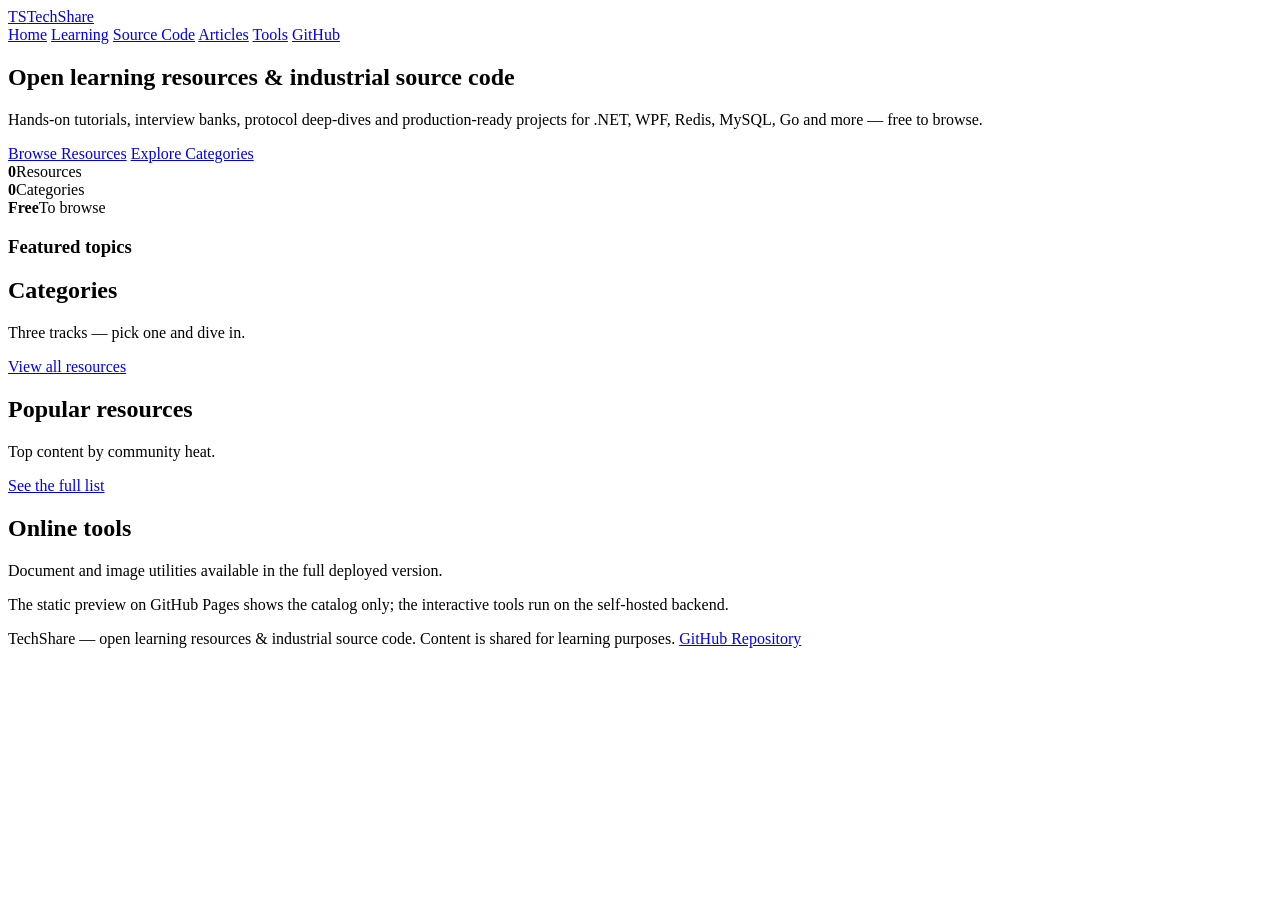
==== commit 8976403d: "Add files via upload" ====
--- a/index.html
+++ b/index.html
@@ -1,536 +1,96 @@
 <!DOCTYPE html>
-<html>
-<head><meta name="generator" content="Hexo 3.8.0">
-  <meta charset="utf-8">
-  
-  <meta name="renderer" content="webkit">
-  <meta http-equiv="X-UA-Compatible" content="IE=edge">
-  <link rel="dns-prefetch" href="http://yoursite.com">
-  <title>Hexo</title>
-  <meta name="viewport" content="width=device-width, initial-scale=1, maximum-scale=1">
-  <meta property="og:type" content="website">
-<meta property="og:title" content="Hexo">
-<meta property="og:url" content="http://yoursite.com/index.html">
-<meta property="og:site_name" content="Hexo">
-<meta property="og:locale" content="default">
-<meta name="twitter:card" content="summary">
-<meta name="twitter:title" content="Hexo">
-  
-    <link rel="alternative" href="/atom.xml" title="Hexo" type="application/atom+xml">
-  
-  
-    <link rel="icon" href="/favicon.png">
-  
-  <link rel="stylesheet" type="text/css" href="/./main.0cf68a.css">
-  <style type="text/css">
-  
-    #container.show {
-      background: linear-gradient(200deg,#a0cfe4,#e8c37e);
-    }
-  </style>
-  
+<html lang="en">
+<head>
+  <meta charset="UTF-8">
+  <meta name="viewport" content="width=device-width, initial-scale=1.0">
+  <title>TechShare — Open Learning Resources &amp; Industrial Source Code</title>
+  <meta name="description" content="TechShare: free learning materials, deep technical articles and ready-to-run industrial source code for .NET, WPF, Redis, MySQL and more.">
+  <link rel="stylesheet" href="css/style.css">
+  <link rel="icon" href="data:image/svg+xml,%3Csvg xmlns='http://www.w3.org/2000/svg' viewBox='0 0 32 32'%3E%3Crect width='32' height='32' rx='6' fill='%23166534'/%3E%3Ctext x='16' y='22' font-size='16' font-weight='bold' fill='%23fff' text-anchor='middle' font-family='Arial'%3ETS%3C/text%3E%3C/svg%3E">
+</head>
+<body>
+  <header class="topnav">
+    <div class="container nav-inner">
+      <a class="brand" href="index.html"><span class="brand-mark">TS</span>TechShare</a>
+      <nav class="nav-links">
+        <a href="index.html" class="active">Home</a>
+        <a href="resources.html?cat=c1">Learning</a>
+        <a href="resources.html?cat=c2">Source Code</a>
+        <a href="resources.html?cat=c3">Articles</a>
+        <a href="#tools">Tools</a>
+        <a class="nav-gh" href="https://github.com/" target="_blank" rel="noopener">GitHub</a>
+      </nav>
+    </div>
+  </header>
 
-  
-
-</head>
-</html>
-<body>
-  <div id="container" q-class="show:isCtnShow">
-    <canvas id="anm-canvas" class="anm-canvas"></canvas>
-    <div class="left-col" q-class="show:isShow">
-      
-<div class="overlay" style="background: #4d4d4d"></div>
-<div class="intrude-less">
-	<header id="header" class="inner">
-		<a href="/" class="profilepic">
-			<img src class="js-avatar">
-		</a>
-		<hgroup>
-		  <h1 class="header-author"><a href="/">John Doe</a></h1>
-		</hgroup>
-		
-
-		<nav class="header-menu">
-			<ul>
-			
-				<li><a href="/">主页</a></li>
-	        
-				<li><a href="/tags/随笔/">随笔</a></li>
-	        
-			</ul>
-		</nav>
-		<nav class="header-smart-menu">
-    		
-    			
-    			<a q-on="click: openSlider(e, 'innerArchive')" href="javascript:void(0)">所有文章</a>
-    			
-            
-    			
-    			<a q-on="click: openSlider(e, 'friends')" href="javascript:void(0)">友链</a>
-    			
-            
-    			
-    			<a q-on="click: openSlider(e, 'aboutme')" href="javascript:void(0)">关于我</a>
-    			
-            
-		</nav>
-		<nav class="header-nav">
-			<div class="social">
-				
-					<a class="github" target="_blank" href="#" title="github"><i class="icon-github"></i></a>
-		        
-					<a class="weibo" target="_blank" href="#" title="weibo"><i class="icon-weibo"></i></a>
-		        
-					<a class="rss" target="_blank" href="#" title="rss"><i class="icon-rss"></i></a>
-		        
-					<a class="zhihu" target="_blank" href="#" title="zhihu"><i class="icon-zhihu"></i></a>
-		        
-			</div>
-		</nav>
-	</header>		
-</div>
-
-    </div>
-    <div class="mid-col" q-class="show:isShow,hide:isShow|isFalse">
-      
-<nav id="mobile-nav">
-  	<div class="overlay js-overlay" style="background: #4d4d4d"></div>
-	<div class="btnctn js-mobile-btnctn">
-  		<div class="slider-trigger list" q-on="click: openSlider(e)"><i class="icon icon-sort"></i></div>
-	</div>
-	<div class="intrude-less">
-		<header id="header" class="inner">
-			<div class="profilepic">
-				<img src class="js-avatar">
-			</div>
-			<hgroup>
-			  <h1 class="header-author js-header-author">John Doe</h1>
-			</hgroup>
-			
-			
-			
-				
-			
-				
-			
-			
-			
-			<nav class="header-nav">
-				<div class="social">
-					
-						<a class="github" target="_blank" href="#" title="github"><i class="icon-github"></i></a>
-			        
-						<a class="weibo" target="_blank" href="#" title="weibo"><i class="icon-weibo"></i></a>
-			        
-						<a class="rss" target="_blank" href="#" title="rss"><i class="icon-rss"></i></a>
-			        
-						<a class="zhihu" target="_blank" href="#" title="zhihu"><i class="icon-zhihu"></i></a>
-			        
-				</div>
-			</nav>
-
-			<nav class="header-menu js-header-menu">
-				<ul style="width: 50%">
-				
-				
-					<li style="width: 50%"><a href="/">主页</a></li>
-		        
-					<li style="width: 50%"><a href="/tags/随笔/">随笔</a></li>
-		        
-				</ul>
-			</nav>
-		</header>				
-	</div>
-	<div class="mobile-mask" style="display:none" q-show="isShow"></div>
-</nav>
-
-      <div id="wrapper" class="body-wrap">
-        <div class="menu-l">
-          <div class="canvas-wrap">
-            <canvas data-colors="#eaeaea" data-sectionHeight="100" data-contentId="js-content" id="myCanvas1" class="anm-canvas"></canvas>
-          </div>
-          <div id="js-content" class="content-ll">
-            
-  
-    <article id="post-net-core-分布式服务-CAP实践" class="article article-type-post  article-index" itemscope itemprop="blogPost">
-  <div class="article-inner">
-    
-      <header class="article-header">
-        
-  
-    <h1 itemprop="name">
-      <a class="article-title" href="/2019/05/10/net-core-分布式服务-CAP实践/">.net core 分布式服务 CAP实践</a>
-    </h1>
-  
-
-        
-        <a href="/2019/05/10/net-core-分布式服务-CAP实践/" class="archive-article-date">
-  	<time datetime="2019-05-10T10:21:26.000Z" itemprop="datePublished"><i class="icon-calendar icon"></i>2019-05-10</time>
-</a>
-        
-      </header>
-    
-    <div class="article-entry" itemprop="articleBody">
-      
-        
-      
-
-      
-    </div>
-    <div class="article-info article-info-index">
-      
-      
-      
-
-      
-        <p class="article-more-link">
-          <a class="article-more-a" href="/2019/05/10/net-core-分布式服务-CAP实践/">展开全文 >></a>
-        </p>
-      
-
-      
-      <div class="clearfix"></div>
-    </div>
-  </div>
-</article>
-
-<aside class="wrap-side-operation">
-    <div class="mod-side-operation">
-        
-        <div class="jump-container" id="js-jump-container" style="display:none;">
-            <a href="javascript:void(0)" class="mod-side-operation__jump-to-top">
-                <i class="icon-font icon-back"></i>
-            </a>
-            <div id="js-jump-plan-container" class="jump-plan-container" style="top: -11px;">
-                <i class="icon-font icon-plane jump-plane"></i>
-            </div>
+  <section class="hero">
+    <div class="container hero-inner">
+      <div class="hero-copy">
+        <h1>Open learning resources &amp; industrial source code</h1>
+        <p>Hands-on tutorials, interview banks, protocol deep-dives and production-ready projects for .NET, WPF, Redis, MySQL, Go and more — free to browse.</p>
+        <div class="hero-cta">
+          <a class="btn btn-primary" href="resources.html">Browse Resources</a>
+          <a class="btn btn-ghost" href="#categories">Explore Categories</a>
         </div>
-        
-        
-    </div>
-</aside>
-
-
-
-
-  
-    <article id="post-hello-world" class="article article-type-post  article-index" itemscope itemprop="blogPost">
-  <div class="article-inner">
-    
-      <header class="article-header">
-        
-  
-    <h1 itemprop="name">
-      <a class="article-title" href="/2019/05/10/hello-world/">Hello World</a>
-    </h1>
-  
-
-        
-        <a href="/2019/05/10/hello-world/" class="archive-article-date">
-  	<time datetime="2019-05-10T10:17:30.589Z" itemprop="datePublished"><i class="icon-calendar icon"></i>2019-05-10</time>
-</a>
-        
-      </header>
-    
-    <div class="article-entry" itemprop="articleBody">
-      
-        <p>Welcome to <a href="https://hexo.io/" target="_blank" rel="noopener">Hexo</a>! This is your very first post. Check <a href="https://hexo.io/docs/" target="_blank" rel="noopener">documentation</a> for more info. If you get any problems when using Hexo, you can find the answer in <a href="https://hexo.io/docs/troubleshooting.html" target="_blank" rel="noopener">troubleshooting</a> or you can ask me on <a href="https://github.com/hexojs/hexo/issues" target="_blank" rel="noopener">GitHub</a>.</p>
-<h2 id="Quick-Start"><a href="#Quick-Start" class="headerlink" title="Quick Start"></a>Quick Start</h2><h3 id="Create-a-new-post"><a href="#Create-a-new-post" class="headerlink" title="Create a new post"></a>Create a new post</h3><figure class="highlight bash"><table><tr><td class="gutter"><pre><span class="line">1</span><br></pre></td><td class="code"><pre><span class="line">$ hexo new <span class="string">"My New Post"</span></span><br></pre></td></tr></table></figure>
-<p>More info: <a href="https://hexo.io/docs/writing.html" target="_blank" rel="noopener">Writing</a></p>
-<h3 id="Run-server"><a href="#Run-server" class="headerlink" title="Run server"></a>Run server</h3><figure class="highlight bash"><table><tr><td class="gutter"><pre><span class="line">1</span><br></pre></td><td class="code"><pre><span class="line">$ hexo server</span><br></pre></td></tr></table></figure>
-<p>More info: <a href="https://hexo.io/docs/server.html" target="_blank" rel="noopener">Server</a></p>
-<h3 id="Generate-static-files"><a href="#Generate-static-files" class="headerlink" title="Generate static files"></a>Generate static files</h3><figure class="highlight bash"><table><tr><td class="gutter"><pre><span class="line">1</span><br></pre></td><td class="code"><pre><span class="line">$ hexo generate</span><br></pre></td></tr></table></figure>
-<p>More info: <a href="https://hexo.io/docs/generating.html" target="_blank" rel="noopener">Generating</a></p>
-<h3 id="Deploy-to-remote-sites"><a href="#Deploy-to-remote-sites" class="headerlink" title="Deploy to remote sites"></a>Deploy to remote sites</h3><figure class="highlight bash"><table><tr><td class="gutter"><pre><span class="line">1</span><br></pre></td><td class="code"><pre><span class="line">$ hexo deploy</span><br></pre></td></tr></table></figure>
-<p>More info: <a href="https://hexo.io/docs/deployment.html" target="_blank" rel="noopener">Deployment</a></p>
-
-      
-
-      
-    </div>
-    <div class="article-info article-info-index">
-      
-      
-      
-
-      
-        <p class="article-more-link">
-          <a class="article-more-a" href="/2019/05/10/hello-world/">展开全文 >></a>
-        </p>
-      
-
-      
-      <div class="clearfix"></div>
-    </div>
-  </div>
-</article>
-
-<aside class="wrap-side-operation">
-    <div class="mod-side-operation">
-        
-        <div class="jump-container" id="js-jump-container" style="display:none;">
-            <a href="javascript:void(0)" class="mod-side-operation__jump-to-top">
-                <i class="icon-font icon-back"></i>
-            </a>
-            <div id="js-jump-plan-container" class="jump-plan-container" style="top: -11px;">
-                <i class="icon-font icon-plane jump-plane"></i>
-            </div>
-        </div>
-        
-        
-    </div>
-</aside>
-
-
-
-
-  
-  
-
-
-          </div>
+        <div class="hero-stats">
+          <div><b id="stat-res">0</b><span>Resources</span></div>
+          <div><b id="stat-cat">0</b><span>Categories</span></div>
+          <div><b>Free</b><span>To browse</span></div>
         </div>
       </div>
-      <footer id="footer">
-  <div class="outer">
-    <div id="footer-info">
-    	<div class="footer-left">
-    		&copy; 2019 John Doe
-    	</div>
-      	<div class="footer-right">
-      		<a href="http://hexo.io/" target="_blank">Hexo</a>  Theme <a href="https://github.com/litten/hexo-theme-yilia" target="_blank">Yilia</a> by Litten
-      	</div>
+      <div class="hero-panel" id="hero-panel">
+        <h3>Featured topics</h3>
+      </div>
     </div>
-  </div>
-</footer>
+  </section>
+
+  <section class="section" id="categories">
+    <div class="container">
+      <div class="section-head">
+        <div>
+          <h2>Categories</h2>
+          <p>Three tracks — pick one and dive in.</p>
+        </div>
+        <a class="section-more" href="resources.html">View all resources</a>
+      </div>
+      <div class="cat-grid" id="cat-grid"></div>
     </div>
-    <script>
-	var yiliaConfig = {
-		mathjax: false,
-		isHome: true,
-		isPost: false,
-		isArchive: false,
-		isTag: false,
-		isCategory: false,
-		open_in_new: false,
-		toc_hide_index: true,
-		root: "/",
-		innerArchive: true,
-		showTags: false
-	}
-</script>
+  </section>
 
-<script>!function(t){function n(e){if(r[e])return r[e].exports;var i=r[e]={exports:{},id:e,loaded:!1};return t[e].call(i.exports,i,i.exports,n),i.loaded=!0,i.exports}var r={};n.m=t,n.c=r,n.p="./",n(0)}([function(t,n,r){r(195),t.exports=r(191)},function(t,n,r){var e=r(3),i=r(52),o=r(27),u=r(28),c=r(53),f="prototype",a=function(t,n,r){var s,l,h,v,p=t&a.F,d=t&a.G,y=t&a.S,g=t&a.P,b=t&a.B,m=d?e:y?e[n]||(e[n]={}):(e[n]||{})[f],x=d?i:i[n]||(i[n]={}),w=x[f]||(x[f]={});d&&(r=n);for(s in r)l=!p&&m&&void 0!==m[s],h=(l?m:r)[s],v=b&&l?c(h,e):g&&"function"==typeof h?c(Function.call,h):h,m&&u(m,s,h,t&a.U),x[s]!=h&&o(x,s,v),g&&w[s]!=h&&(w[s]=h)};e.core=i,a.F=1,a.G=2,a.S=4,a.P=8,a.B=16,a.W=32,a.U=64,a.R=128,t.exports=a},function(t,n,r){var e=r(6);t.exports=function(t){if(!e(t))throw TypeError(t+" is not an object!");return t}},function(t,n){var r=t.exports="undefined"!=typeof window&&window.Math==Math?window:"undefined"!=typeof self&&self.Math==Math?self:Function("return this")();"number"==typeof __g&&(__g=r)},function(t,n){t.exports=function(t){try{return!!t()}catch(t){return!0}}},function(t,n){var r=t.exports="undefined"!=typeof window&&window.Math==Math?window:"undefined"!=typeof self&&self.Math==Math?self:Function("return this")();"number"==typeof __g&&(__g=r)},function(t,n){t.exports=function(t){return"object"==typeof t?null!==t:"function"==typeof t}},function(t,n,r){var e=r(126)("wks"),i=r(76),o=r(3).Symbol,u="function"==typeof o;(t.exports=function(t){return e[t]||(e[t]=u&&o[t]||(u?o:i)("Symbol."+t))}).store=e},function(t,n){var r={}.hasOwnProperty;t.exports=function(t,n){return r.call(t,n)}},function(t,n,r){var e=r(94),i=r(33);t.exports=function(t){return e(i(t))}},function(t,n,r){t.exports=!r(4)(function(){return 7!=Object.defineProperty({},"a",{get:function(){return 7}}).a})},function(t,n,r){var e=r(2),i=r(167),o=r(50),u=Object.defineProperty;n.f=r(10)?Object.defineProperty:function(t,n,r){if(e(t),n=o(n,!0),e(r),i)try{return u(t,n,r)}catch(t){}if("get"in r||"set"in r)throw TypeError("Accessors not supported!");return"value"in r&&(t[n]=r.value),t}},function(t,n,r){t.exports=!r(18)(function(){return 7!=Object.defineProperty({},"a",{get:function(){return 7}}).a})},function(t,n,r){var e=r(14),i=r(22);t.exports=r(12)?function(t,n,r){return e.f(t,n,i(1,r))}:function(t,n,r){return t[n]=r,t}},function(t,n,r){var e=r(20),i=r(58),o=r(42),u=Object.defineProperty;n.f=r(12)?Object.defineProperty:function(t,n,r){if(e(t),n=o(n,!0),e(r),i)try{return u(t,n,r)}catch(t){}if("get"in r||"set"in r)throw TypeError("Accessors not supported!");return"value"in r&&(t[n]=r.value),t}},function(t,n,r){var e=r(40)("wks"),i=r(23),o=r(5).Symbol,u="function"==typeof o;(t.exports=function(t){return e[t]||(e[t]=u&&o[t]||(u?o:i)("Symbol."+t))}).store=e},function(t,n,r){var e=r(67),i=Math.min;t.exports=function(t){return t>0?i(e(t),9007199254740991):0}},function(t,n,r){var e=r(46);t.exports=function(t){return Object(e(t))}},function(t,n){t.exports=function(t){try{return!!t()}catch(t){return!0}}},function(t,n,r){var e=r(63),i=r(34);t.exports=Object.keys||function(t){return e(t,i)}},function(t,n,r){var e=r(21);t.exports=function(t){if(!e(t))throw TypeError(t+" is not an object!");return t}},function(t,n){t.exports=function(t){return"object"==typeof t?null!==t:"function"==typeof t}},function(t,n){t.exports=function(t,n){return{enumerable:!(1&t),configurable:!(2&t),writable:!(4&t),value:n}}},function(t,n){var r=0,e=Math.random();t.exports=function(t){return"Symbol(".concat(void 0===t?"":t,")_",(++r+e).toString(36))}},function(t,n){var r={}.hasOwnProperty;t.exports=function(t,n){return r.call(t,n)}},function(t,n){var r=t.exports={version:"2.4.0"};"number"==typeof __e&&(__e=r)},function(t,n){t.exports=function(t){if("function"!=typeof t)throw TypeError(t+" is not a function!");return t}},function(t,n,r){var e=r(11),i=r(66);t.exports=r(10)?function(t,n,r){return e.f(t,n,i(1,r))}:function(t,n,r){return t[n]=r,t}},function(t,n,r){var e=r(3),i=r(27),o=r(24),u=r(76)("src"),c="toString",f=Function[c],a=(""+f).split(c);r(52).inspectSource=function(t){return f.call(t)},(t.exports=function(t,n,r,c){var f="function"==typeof r;f&&(o(r,"name")||i(r,"name",n)),t[n]!==r&&(f&&(o(r,u)||i(r,u,t[n]?""+t[n]:a.join(String(n)))),t===e?t[n]=r:c?t[n]?t[n]=r:i(t,n,r):(delete t[n],i(t,n,r)))})(Function.prototype,c,function(){return"function"==typeof this&&this[u]||f.call(this)})},function(t,n,r){var e=r(1),i=r(4),o=r(46),u=function(t,n,r,e){var i=String(o(t)),u="<"+n;return""!==r&&(u+=" "+r+'="'+String(e).replace(/"/g,"&quot;")+'"'),u+">"+i+"</"+n+">"};t.exports=function(t,n){var r={};r[t]=n(u),e(e.P+e.F*i(function(){var n=""[t]('"');return n!==n.toLowerCase()||n.split('"').length>3}),"String",r)}},function(t,n,r){var e=r(115),i=r(46);t.exports=function(t){return e(i(t))}},function(t,n,r){var e=r(116),i=r(66),o=r(30),u=r(50),c=r(24),f=r(167),a=Object.getOwnPropertyDescriptor;n.f=r(10)?a:function(t,n){if(t=o(t),n=u(n,!0),f)try{return a(t,n)}catch(t){}if(c(t,n))return i(!e.f.call(t,n),t[n])}},function(t,n,r){var e=r(24),i=r(17),o=r(145)("IE_PROTO"),u=Object.prototype;t.exports=Object.getPrototypeOf||function(t){return t=i(t),e(t,o)?t[o]:"function"==typeof t.constructor&&t instanceof t.constructor?t.constructor.prototype:t instanceof Object?u:null}},function(t,n){t.exports=function(t){if(void 0==t)throw TypeError("Can't call method on  "+t);return t}},function(t,n){t.exports="constructor,hasOwnProperty,isPrototypeOf,propertyIsEnumerable,toLocaleString,toString,valueOf".split(",")},function(t,n){t.exports={}},function(t,n){t.exports=!0},function(t,n){n.f={}.propertyIsEnumerable},function(t,n,r){var e=r(14).f,i=r(8),o=r(15)("toStringTag");t.exports=function(t,n,r){t&&!i(t=r?t:t.prototype,o)&&e(t,o,{configurable:!0,value:n})}},function(t,n,r){var e=r(40)("keys"),i=r(23);t.exports=function(t){return e[t]||(e[t]=i(t))}},function(t,n,r){var e=r(5),i="__core-js_shared__",o=e[i]||(e[i]={});t.exports=function(t){return o[t]||(o[t]={})}},function(t,n){var r=Math.ceil,e=Math.floor;t.exports=function(t){return isNaN(t=+t)?0:(t>0?e:r)(t)}},function(t,n,r){var e=r(21);t.exports=function(t,n){if(!e(t))return t;var r,i;if(n&&"function"==typeof(r=t.toString)&&!e(i=r.call(t)))return i;if("function"==typeof(r=t.valueOf)&&!e(i=r.call(t)))return i;if(!n&&"function"==typeof(r=t.toString)&&!e(i=r.call(t)))return i;throw TypeError("Can't convert object to primitive value")}},function(t,n,r){var e=r(5),i=r(25),o=r(36),u=r(44),c=r(14).f;t.exports=function(t){var n=i.Symbol||(i.Symbol=o?{}:e.Symbol||{});"_"==t.charAt(0)||t in n||c(n,t,{value:u.f(t)})}},function(t,n,r){n.f=r(15)},function(t,n){var r={}.toString;t.exports=function(t){return r.call(t).slice(8,-1)}},function(t,n){t.exports=function(t){if(void 0==t)throw TypeError("Can't call method on  "+t);return t}},function(t,n,r){var e=r(4);t.exports=function(t,n){return!!t&&e(function(){n?t.call(null,function(){},1):t.call(null)})}},function(t,n,r){var e=r(53),i=r(115),o=r(17),u=r(16),c=r(203);t.exports=function(t,n){var r=1==t,f=2==t,a=3==t,s=4==t,l=6==t,h=5==t||l,v=n||c;return function(n,c,p){for(var d,y,g=o(n),b=i(g),m=e(c,p,3),x=u(b.length),w=0,S=r?v(n,x):f?v(n,0):void 0;x>w;w++)if((h||w in b)&&(d=b[w],y=m(d,w,g),t))if(r)S[w]=y;else if(y)switch(t){case 3:return!0;case 5:return d;case 6:return w;case 2:S.push(d)}else if(s)return!1;return l?-1:a||s?s:S}}},function(t,n,r){var e=r(1),i=r(52),o=r(4);t.exports=function(t,n){var r=(i.Object||{})[t]||Object[t],u={};u[t]=n(r),e(e.S+e.F*o(function(){r(1)}),"Object",u)}},function(t,n,r){var e=r(6);t.exports=function(t,n){if(!e(t))return t;var r,i;if(n&&"function"==typeof(r=t.toString)&&!e(i=r.call(t)))return i;if("function"==typeof(r=t.valueOf)&&!e(i=r.call(t)))return i;if(!n&&"function"==typeof(r=t.toString)&&!e(i=r.call(t)))return i;throw TypeError("Can't convert object to primitive value")}},function(t,n,r){var e=r(5),i=r(25),o=r(91),u=r(13),c="prototype",f=function(t,n,r){var a,s,l,h=t&f.F,v=t&f.G,p=t&f.S,d=t&f.P,y=t&f.B,g=t&f.W,b=v?i:i[n]||(i[n]={}),m=b[c],x=v?e:p?e[n]:(e[n]||{})[c];v&&(r=n);for(a in r)(s=!h&&x&&void 0!==x[a])&&a in b||(l=s?x[a]:r[a],b[a]=v&&"function"!=typeof x[a]?r[a]:y&&s?o(l,e):g&&x[a]==l?function(t){var n=function(n,r,e){if(this instanceof t){switch(arguments.length){case 0:return new t;case 1:return new t(n);case 2:return new t(n,r)}return new t(n,r,e)}return t.apply(this,arguments)};return n[c]=t[c],n}(l):d&&"function"==typeof l?o(Function.call,l):l,d&&((b.virtual||(b.virtual={}))[a]=l,t&f.R&&m&&!m[a]&&u(m,a,l)))};f.F=1,f.G=2,f.S=4,f.P=8,f.B=16,f.W=32,f.U=64,f.R=128,t.exports=f},function(t,n){var r=t.exports={version:"2.4.0"};"number"==typeof __e&&(__e=r)},function(t,n,r){var e=r(26);t.exports=function(t,n,r){if(e(t),void 0===n)return t;switch(r){case 1:return function(r){return t.call(n,r)};case 2:return function(r,e){return t.call(n,r,e)};case 3:return function(r,e,i){return t.call(n,r,e,i)}}return function(){return t.apply(n,arguments)}}},function(t,n,r){var e=r(183),i=r(1),o=r(126)("metadata"),u=o.store||(o.store=new(r(186))),c=function(t,n,r){var i=u.get(t);if(!i){if(!r)return;u.set(t,i=new e)}var o=i.get(n);if(!o){if(!r)return;i.set(n,o=new e)}return o},f=function(t,n,r){var e=c(n,r,!1);return void 0!==e&&e.has(t)},a=function(t,n,r){var e=c(n,r,!1);return void 0===e?void 0:e.get(t)},s=function(t,n,r,e){c(r,e,!0).set(t,n)},l=function(t,n){var r=c(t,n,!1),e=[];return r&&r.forEach(function(t,n){e.push(n)}),e},h=function(t){return void 0===t||"symbol"==typeof t?t:String(t)},v=function(t){i(i.S,"Reflect",t)};t.exports={store:u,map:c,has:f,get:a,set:s,keys:l,key:h,exp:v}},function(t,n,r){"use strict";if(r(10)){var e=r(69),i=r(3),o=r(4),u=r(1),c=r(127),f=r(152),a=r(53),s=r(68),l=r(66),h=r(27),v=r(73),p=r(67),d=r(16),y=r(75),g=r(50),b=r(24),m=r(180),x=r(114),w=r(6),S=r(17),_=r(137),O=r(70),E=r(32),P=r(71).f,j=r(154),F=r(76),M=r(7),A=r(48),N=r(117),T=r(146),I=r(155),k=r(80),L=r(123),R=r(74),C=r(130),D=r(160),U=r(11),W=r(31),G=U.f,B=W.f,V=i.RangeError,z=i.TypeError,q=i.Uint8Array,K="ArrayBuffer",J="Shared"+K,Y="BYTES_PER_ELEMENT",H="prototype",$=Array[H],X=f.ArrayBuffer,Q=f.DataView,Z=A(0),tt=A(2),nt=A(3),rt=A(4),et=A(5),it=A(6),ot=N(!0),ut=N(!1),ct=I.values,ft=I.keys,at=I.entries,st=$.lastIndexOf,lt=$.reduce,ht=$.reduceRight,vt=$.join,pt=$.sort,dt=$.slice,yt=$.toString,gt=$.toLocaleString,bt=M("iterator"),mt=M("toStringTag"),xt=F("typed_constructor"),wt=F("def_constructor"),St=c.CONSTR,_t=c.TYPED,Ot=c.VIEW,Et="Wrong length!",Pt=A(1,function(t,n){return Tt(T(t,t[wt]),n)}),jt=o(function(){return 1===new q(new Uint16Array([1]).buffer)[0]}),Ft=!!q&&!!q[H].set&&o(function(){new q(1).set({})}),Mt=function(t,n){if(void 0===t)throw z(Et);var r=+t,e=d(t);if(n&&!m(r,e))throw V(Et);return e},At=function(t,n){var r=p(t);if(r<0||r%n)throw V("Wrong offset!");return r},Nt=function(t){if(w(t)&&_t in t)return t;throw z(t+" is not a typed array!")},Tt=function(t,n){if(!(w(t)&&xt in t))throw z("It is not a typed array constructor!");return new t(n)},It=function(t,n){return kt(T(t,t[wt]),n)},kt=function(t,n){for(var r=0,e=n.length,i=Tt(t,e);e>r;)i[r]=n[r++];return i},Lt=function(t,n,r){G(t,n,{get:function(){return this._d[r]}})},Rt=function(t){var n,r,e,i,o,u,c=S(t),f=arguments.length,s=f>1?arguments[1]:void 0,l=void 0!==s,h=j(c);if(void 0!=h&&!_(h)){for(u=h.call(c),e=[],n=0;!(o=u.next()).done;n++)e.push(o.value);c=e}for(l&&f>2&&(s=a(s,arguments[2],2)),n=0,r=d(c.length),i=Tt(this,r);r>n;n++)i[n]=l?s(c[n],n):c[n];return i},Ct=function(){for(var t=0,n=arguments.length,r=Tt(this,n);n>t;)r[t]=arguments[t++];return r},Dt=!!q&&o(function(){gt.call(new q(1))}),Ut=function(){return gt.apply(Dt?dt.call(Nt(this)):Nt(this),arguments)},Wt={copyWithin:function(t,n){return D.call(Nt(this),t,n,arguments.length>2?arguments[2]:void 0)},every:function(t){return rt(Nt(this),t,arguments.length>1?arguments[1]:void 0)},fill:function(t){return C.apply(Nt(this),arguments)},filter:function(t){return It(this,tt(Nt(this),t,arguments.length>1?arguments[1]:void 0))},find:function(t){return et(Nt(this),t,arguments.length>1?arguments[1]:void 0)},findIndex:function(t){return it(Nt(this),t,arguments.length>1?arguments[1]:void 0)},forEach:function(t){Z(Nt(this),t,arguments.length>1?arguments[1]:void 0)},indexOf:function(t){return ut(Nt(this),t,arguments.length>1?arguments[1]:void 0)},includes:function(t){return ot(Nt(this),t,arguments.length>1?arguments[1]:void 0)},join:function(t){return vt.apply(Nt(this),arguments)},lastIndexOf:function(t){return st.apply(Nt(this),arguments)},map:function(t){return Pt(Nt(this),t,arguments.length>1?arguments[1]:void 0)},reduce:function(t){return lt.apply(Nt(this),arguments)},reduceRight:function(t){return ht.apply(Nt(this),arguments)},reverse:function(){for(var t,n=this,r=Nt(n).length,e=Math.floor(r/2),i=0;i<e;)t=n[i],n[i++]=n[--r],n[r]=t;return n},some:function(t){return nt(Nt(this),t,arguments.length>1?arguments[1]:void 0)},sort:function(t){return pt.call(Nt(this),t)},subarray:function(t,n){var r=Nt(this),e=r.length,i=y(t,e);return new(T(r,r[wt]))(r.buffer,r.byteOffset+i*r.BYTES_PER_ELEMENT,d((void 0===n?e:y(n,e))-i))}},Gt=function(t,n){return It(this,dt.call(Nt(this),t,n))},Bt=function(t){Nt(this);var n=At(arguments[1],1),r=this.length,e=S(t),i=d(e.length),o=0;if(i+n>r)throw V(Et);for(;o<i;)this[n+o]=e[o++]},Vt={entries:function(){return at.call(Nt(this))},keys:function(){return ft.call(Nt(this))},values:function(){return ct.call(Nt(this))}},zt=function(t,n){return w(t)&&t[_t]&&"symbol"!=typeof n&&n in t&&String(+n)==String(n)},qt=function(t,n){return zt(t,n=g(n,!0))?l(2,t[n]):B(t,n)},Kt=function(t,n,r){return!(zt(t,n=g(n,!0))&&w(r)&&b(r,"value"))||b(r,"get")||b(r,"set")||r.configurable||b(r,"writable")&&!r.writable||b(r,"enumerable")&&!r.enumerable?G(t,n,r):(t[n]=r.value,t)};St||(W.f=qt,U.f=Kt),u(u.S+u.F*!St,"Object",{getOwnPropertyDescriptor:qt,defineProperty:Kt}),o(function(){yt.call({})})&&(yt=gt=function(){return vt.call(this)});var Jt=v({},Wt);v(Jt,Vt),h(Jt,bt,Vt.values),v(Jt,{slice:Gt,set:Bt,constructor:function(){},toString:yt,toLocaleString:Ut}),Lt(Jt,"buffer","b"),Lt(Jt,"byteOffset","o"),Lt(Jt,"byteLength","l"),Lt(Jt,"length","e"),G(Jt,mt,{get:function(){return this[_t]}}),t.exports=function(t,n,r,f){f=!!f;var a=t+(f?"Clamped":"")+"Array",l="Uint8Array"!=a,v="get"+t,p="set"+t,y=i[a],g=y||{},b=y&&E(y),m=!y||!c.ABV,S={},_=y&&y[H],j=function(t,r){var e=t._d;return e.v[v](r*n+e.o,jt)},F=function(t,r,e){var i=t._d;f&&(e=(e=Math.round(e))<0?0:e>255?255:255&e),i.v[p](r*n+i.o,e,jt)},M=function(t,n){G(t,n,{get:function(){return j(this,n)},set:function(t){return F(this,n,t)},enumerable:!0})};m?(y=r(function(t,r,e,i){s(t,y,a,"_d");var o,u,c,f,l=0,v=0;if(w(r)){if(!(r instanceof X||(f=x(r))==K||f==J))return _t in r?kt(y,r):Rt.call(y,r);o=r,v=At(e,n);var p=r.byteLength;if(void 0===i){if(p%n)throw V(Et);if((u=p-v)<0)throw V(Et)}else if((u=d(i)*n)+v>p)throw V(Et);c=u/n}else c=Mt(r,!0),u=c*n,o=new X(u);for(h(t,"_d",{b:o,o:v,l:u,e:c,v:new Q(o)});l<c;)M(t,l++)}),_=y[H]=O(Jt),h(_,"constructor",y)):L(function(t){new y(null),new y(t)},!0)||(y=r(function(t,r,e,i){s(t,y,a);var o;return w(r)?r instanceof X||(o=x(r))==K||o==J?void 0!==i?new g(r,At(e,n),i):void 0!==e?new g(r,At(e,n)):new g(r):_t in r?kt(y,r):Rt.call(y,r):new g(Mt(r,l))}),Z(b!==Function.prototype?P(g).concat(P(b)):P(g),function(t){t in y||h(y,t,g[t])}),y[H]=_,e||(_.constructor=y));var A=_[bt],N=!!A&&("values"==A.name||void 0==A.name),T=Vt.values;h(y,xt,!0),h(_,_t,a),h(_,Ot,!0),h(_,wt,y),(f?new y(1)[mt]==a:mt in _)||G(_,mt,{get:function(){return a}}),S[a]=y,u(u.G+u.W+u.F*(y!=g),S),u(u.S,a,{BYTES_PER_ELEMENT:n,from:Rt,of:Ct}),Y in _||h(_,Y,n),u(u.P,a,Wt),R(a),u(u.P+u.F*Ft,a,{set:Bt}),u(u.P+u.F*!N,a,Vt),u(u.P+u.F*(_.toString!=yt),a,{toString:yt}),u(u.P+u.F*o(function(){new y(1).slice()}),a,{slice:Gt}),u(u.P+u.F*(o(function(){return[1,2].toLocaleString()!=new y([1,2]).toLocaleString()})||!o(function(){_.toLocaleString.call([1,2])})),a,{toLocaleString:Ut}),k[a]=N?A:T,e||N||h(_,bt,T)}}else t.exports=function(){}},function(t,n){var r={}.toString;t.exports=function(t){return r.call(t).slice(8,-1)}},function(t,n,r){var e=r(21),i=r(5).document,o=e(i)&&e(i.createElement);t.exports=function(t){return o?i.createElement(t):{}}},function(t,n,r){t.exports=!r(12)&&!r(18)(function(){return 7!=Object.defineProperty(r(57)("div"),"a",{get:function(){return 7}}).a})},function(t,n,r){"use strict";var e=r(36),i=r(51),o=r(64),u=r(13),c=r(8),f=r(35),a=r(96),s=r(38),l=r(103),h=r(15)("iterator"),v=!([].keys&&"next"in[].keys()),p="keys",d="values",y=function(){return this};t.exports=function(t,n,r,g,b,m,x){a(r,n,g);var w,S,_,O=function(t){if(!v&&t in F)return F[t];switch(t){case p:case d:return function(){return new r(this,t)}}return function(){return new r(this,t)}},E=n+" Iterator",P=b==d,j=!1,F=t.prototype,M=F[h]||F["@@iterator"]||b&&F[b],A=M||O(b),N=b?P?O("entries"):A:void 0,T="Array"==n?F.entries||M:M;if(T&&(_=l(T.call(new t)))!==Object.prototype&&(s(_,E,!0),e||c(_,h)||u(_,h,y)),P&&M&&M.name!==d&&(j=!0,A=function(){return M.call(this)}),e&&!x||!v&&!j&&F[h]||u(F,h,A),f[n]=A,f[E]=y,b)if(w={values:P?A:O(d),keys:m?A:O(p),entries:N},x)for(S in w)S in F||o(F,S,w[S]);else i(i.P+i.F*(v||j),n,w);return w}},function(t,n,r){var e=r(20),i=r(100),o=r(34),u=r(39)("IE_PROTO"),c=function(){},f="prototype",a=function(){var t,n=r(57)("iframe"),e=o.length;for(n.style.display="none",r(93).appendChild(n),n.src="javascript:",t=n.contentWindow.document,t.open(),t.write("<script>document.F=Object<\/script>"),t.close(),a=t.F;e--;)delete a[f][o[e]];return a()};t.exports=Object.create||function(t,n){var r;return null!==t?(c[f]=e(t),r=new c,c[f]=null,r[u]=t):r=a(),void 0===n?r:i(r,n)}},function(t,n,r){var e=r(63),i=r(34).concat("length","prototype");n.f=Object.getOwnPropertyNames||function(t){return e(t,i)}},function(t,n){n.f=Object.getOwnPropertySymbols},function(t,n,r){var e=r(8),i=r(9),o=r(90)(!1),u=r(39)("IE_PROTO");t.exports=function(t,n){var r,c=i(t),f=0,a=[];for(r in c)r!=u&&e(c,r)&&a.push(r);for(;n.length>f;)e(c,r=n[f++])&&(~o(a,r)||a.push(r));return a}},function(t,n,r){t.exports=r(13)},function(t,n,r){var e=r(76)("meta"),i=r(6),o=r(24),u=r(11).f,c=0,f=Object.isExtensible||function(){return!0},a=!r(4)(function(){return f(Object.preventExtensions({}))}),s=function(t){u(t,e,{value:{i:"O"+ ++c,w:{}}})},l=function(t,n){if(!i(t))return"symbol"==typeof t?t:("string"==typeof t?"S":"P")+t;if(!o(t,e)){if(!f(t))return"F";if(!n)return"E";s(t)}return t[e].i},h=function(t,n){if(!o(t,e)){if(!f(t))return!0;if(!n)return!1;s(t)}return t[e].w},v=function(t){return a&&p.NEED&&f(t)&&!o(t,e)&&s(t),t},p=t.exports={KEY:e,NEED:!1,fastKey:l,getWeak:h,onFreeze:v}},function(t,n){t.exports=function(t,n){return{enumerable:!(1&t),configurable:!(2&t),writable:!(4&t),value:n}}},function(t,n){var r=Math.ceil,e=Math.floor;t.exports=function(t){return isNaN(t=+t)?0:(t>0?e:r)(t)}},function(t,n){t.exports=function(t,n,r,e){if(!(t instanceof n)||void 0!==e&&e in t)throw TypeError(r+": incorrect invocation!");return t}},function(t,n){t.exports=!1},function(t,n,r){var e=r(2),i=r(173),o=r(133),u=r(145)("IE_PROTO"),c=function(){},f="prototype",a=function(){var t,n=r(132)("iframe"),e=o.length;for(n.style.display="none",r(135).appendChild(n),n.src="javascript:",t=n.contentWindow.document,t.open(),t.write("<script>document.F=Object<\/script>"),t.close(),a=t.F;e--;)delete a[f][o[e]];return a()};t.exports=Object.create||function(t,n){var r;return null!==t?(c[f]=e(t),r=new c,c[f]=null,r[u]=t):r=a(),void 0===n?r:i(r,n)}},function(t,n,r){var e=r(175),i=r(133).concat("length","prototype");n.f=Object.getOwnPropertyNames||function(t){return e(t,i)}},function(t,n,r){var e=r(175),i=r(133);t.exports=Object.keys||function(t){return e(t,i)}},function(t,n,r){var e=r(28);t.exports=function(t,n,r){for(var i in n)e(t,i,n[i],r);return t}},function(t,n,r){"use strict";var e=r(3),i=r(11),o=r(10),u=r(7)("species");t.exports=function(t){var n=e[t];o&&n&&!n[u]&&i.f(n,u,{configurable:!0,get:function(){return this}})}},function(t,n,r){var e=r(67),i=Math.max,o=Math.min;t.exports=function(t,n){return t=e(t),t<0?i(t+n,0):o(t,n)}},function(t,n){var r=0,e=Math.random();t.exports=function(t){return"Symbol(".concat(void 0===t?"":t,")_",(++r+e).toString(36))}},function(t,n,r){var e=r(33);t.exports=function(t){return Object(e(t))}},function(t,n,r){var e=r(7)("unscopables"),i=Array.prototype;void 0==i[e]&&r(27)(i,e,{}),t.exports=function(t){i[e][t]=!0}},function(t,n,r){var e=r(53),i=r(169),o=r(137),u=r(2),c=r(16),f=r(154),a={},s={},n=t.exports=function(t,n,r,l,h){var v,p,d,y,g=h?function(){return t}:f(t),b=e(r,l,n?2:1),m=0;if("function"!=typeof g)throw TypeError(t+" is not iterable!");if(o(g)){for(v=c(t.length);v>m;m++)if((y=n?b(u(p=t[m])[0],p[1]):b(t[m]))===a||y===s)return y}else for(d=g.call(t);!(p=d.next()).done;)if((y=i(d,b,p.value,n))===a||y===s)return y};n.BREAK=a,n.RETURN=s},function(t,n){t.exports={}},function(t,n,r){var e=r(11).f,i=r(24),o=r(7)("toStringTag");t.exports=function(t,n,r){t&&!i(t=r?t:t.prototype,o)&&e(t,o,{configurable:!0,value:n})}},function(t,n,r){var e=r(1),i=r(46),o=r(4),u=r(150),c="["+u+"]",f="​-",a=RegExp("^"+c+c+"*"),s=RegExp(c+c+"*$"),l=function(t,n,r){var i={},c=o(function(){return!!u[t]()||f[t]()!=f}),a=i[t]=c?n(h):u[t];r&&(i[r]=a),e(e.P+e.F*c,"String",i)},h=l.trim=function(t,n){return t=String(i(t)),1&n&&(t=t.replace(a,"")),2&n&&(t=t.replace(s,"")),t};t.exports=l},function(t,n,r){t.exports={default:r(86),__esModule:!0}},function(t,n,r){t.exports={default:r(87),__esModule:!0}},function(t,n,r){"use strict";function e(t){return t&&t.__esModule?t:{default:t}}n.__esModule=!0;var i=r(84),o=e(i),u=r(83),c=e(u),f="function"==typeof c.default&&"symbol"==typeof o.default?function(t){return typeof t}:function(t){return t&&"function"==typeof c.default&&t.constructor===c.default&&t!==c.default.prototype?"symbol":typeof t};n.default="function"==typeof c.default&&"symbol"===f(o.default)?function(t){return void 0===t?"undefined":f(t)}:function(t){return t&&"function"==typeof c.default&&t.constructor===c.default&&t!==c.default.prototype?"symbol":void 0===t?"undefined":f(t)}},function(t,n,r){r(110),r(108),r(111),r(112),t.exports=r(25).Symbol},function(t,n,r){r(109),r(113),t.exports=r(44).f("iterator")},function(t,n){t.exports=function(t){if("function"!=typeof t)throw TypeError(t+" is not a function!");return t}},function(t,n){t.exports=function(){}},function(t,n,r){var e=r(9),i=r(106),o=r(105);t.exports=function(t){return function(n,r,u){var c,f=e(n),a=i(f.length),s=o(u,a);if(t&&r!=r){for(;a>s;)if((c=f[s++])!=c)return!0}else for(;a>s;s++)if((t||s in f)&&f[s]===r)return t||s||0;return!t&&-1}}},function(t,n,r){var e=r(88);t.exports=function(t,n,r){if(e(t),void 0===n)return t;switch(r){case 1:return function(r){return t.call(n,r)};case 2:return function(r,e){return t.call(n,r,e)};case 3:return function(r,e,i){return t.call(n,r,e,i)}}return function(){return t.apply(n,arguments)}}},function(t,n,r){var e=r(19),i=r(62),o=r(37);t.exports=function(t){var n=e(t),r=i.f;if(r)for(var u,c=r(t),f=o.f,a=0;c.length>a;)f.call(t,u=c[a++])&&n.push(u);return n}},function(t,n,r){t.exports=r(5).document&&document.documentElement},function(t,n,r){var e=r(56);t.exports=Object("z").propertyIsEnumerable(0)?Object:function(t){return"String"==e(t)?t.split(""):Object(t)}},function(t,n,r){var e=r(56);t.exports=Array.isArray||function(t){return"Array"==e(t)}},function(t,n,r){"use strict";var e=r(60),i=r(22),o=r(38),u={};r(13)(u,r(15)("iterator"),function(){return this}),t.exports=function(t,n,r){t.prototype=e(u,{next:i(1,r)}),o(t,n+" Iterator")}},function(t,n){t.exports=function(t,n){return{value:n,done:!!t}}},function(t,n,r){var e=r(19),i=r(9);t.exports=function(t,n){for(var r,o=i(t),u=e(o),c=u.length,f=0;c>f;)if(o[r=u[f++]]===n)return r}},function(t,n,r){var e=r(23)("meta"),i=r(21),o=r(8),u=r(14).f,c=0,f=Object.isExtensible||function(){return!0},a=!r(18)(function(){return f(Object.preventExtensions({}))}),s=function(t){u(t,e,{value:{i:"O"+ ++c,w:{}}})},l=function(t,n){if(!i(t))return"symbol"==typeof t?t:("string"==typeof t?"S":"P")+t;if(!o(t,e)){if(!f(t))return"F";if(!n)return"E";s(t)}return t[e].i},h=function(t,n){if(!o(t,e)){if(!f(t))return!0;if(!n)return!1;s(t)}return t[e].w},v=function(t){return a&&p.NEED&&f(t)&&!o(t,e)&&s(t),t},p=t.exports={KEY:e,NEED:!1,fastKey:l,getWeak:h,onFreeze:v}},function(t,n,r){var e=r(14),i=r(20),o=r(19);t.exports=r(12)?Object.defineProperties:function(t,n){i(t);for(var r,u=o(n),c=u.length,f=0;c>f;)e.f(t,r=u[f++],n[r]);return t}},function(t,n,r){var e=r(37),i=r(22),o=r(9),u=r(42),c=r(8),f=r(58),a=Object.getOwnPropertyDescriptor;n.f=r(12)?a:function(t,n){if(t=o(t),n=u(n,!0),f)try{return a(t,n)}catch(t){}if(c(t,n))return i(!e.f.call(t,n),t[n])}},function(t,n,r){var e=r(9),i=r(61).f,o={}.toString,u="object"==typeof window&&window&&Object.getOwnPropertyNames?Object.getOwnPropertyNames(window):[],c=function(t){try{return i(t)}catch(t){return u.slice()}};t.exports.f=function(t){return u&&"[object Window]"==o.call(t)?c(t):i(e(t))}},function(t,n,r){var e=r(8),i=r(77),o=r(39)("IE_PROTO"),u=Object.prototype;t.exports=Object.getPrototypeOf||function(t){return t=i(t),e(t,o)?t[o]:"function"==typeof t.constructor&&t instanceof t.constructor?t.constructor.prototype:t instanceof Object?u:null}},function(t,n,r){var e=r(41),i=r(33);t.exports=function(t){return function(n,r){var o,u,c=String(i(n)),f=e(r),a=c.length;return f<0||f>=a?t?"":void 0:(o=c.charCodeAt(f),o<55296||o>56319||f+1===a||(u=c.charCodeAt(f+1))<56320||u>57343?t?c.charAt(f):o:t?c.slice(f,f+2):u-56320+(o-55296<<10)+65536)}}},function(t,n,r){var e=r(41),i=Math.max,o=Math.min;t.exports=function(t,n){return t=e(t),t<0?i(t+n,0):o(t,n)}},function(t,n,r){var e=r(41),i=Math.min;t.exports=function(t){return t>0?i(e(t),9007199254740991):0}},function(t,n,r){"use strict";var e=r(89),i=r(97),o=r(35),u=r(9);t.exports=r(59)(Array,"Array",function(t,n){this._t=u(t),this._i=0,this._k=n},function(){var t=this._t,n=this._k,r=this._i++;return!t||r>=t.length?(this._t=void 0,i(1)):"keys"==n?i(0,r):"values"==n?i(0,t[r]):i(0,[r,t[r]])},"values"),o.Arguments=o.Array,e("keys"),e("values"),e("entries")},function(t,n){},function(t,n,r){"use strict";var e=r(104)(!0);r(59)(String,"String",function(t){this._t=String(t),this._i=0},function(){var t,n=this._t,r=this._i;return r>=n.length?{value:void 0,done:!0}:(t=e(n,r),this._i+=t.length,{value:t,done:!1})})},function(t,n,r){"use strict";var e=r(5),i=r(8),o=r(12),u=r(51),c=r(64),f=r(99).KEY,a=r(18),s=r(40),l=r(38),h=r(23),v=r(15),p=r(44),d=r(43),y=r(98),g=r(92),b=r(95),m=r(20),x=r(9),w=r(42),S=r(22),_=r(60),O=r(102),E=r(101),P=r(14),j=r(19),F=E.f,M=P.f,A=O.f,N=e.Symbol,T=e.JSON,I=T&&T.stringify,k="prototype",L=v("_hidden"),R=v("toPrimitive"),C={}.propertyIsEnumerable,D=s("symbol-registry"),U=s("symbols"),W=s("op-symbols"),G=Object[k],B="function"==typeof N,V=e.QObject,z=!V||!V[k]||!V[k].findChild,q=o&&a(function(){return 7!=_(M({},"a",{get:function(){return M(this,"a",{value:7}).a}})).a})?function(t,n,r){var e=F(G,n);e&&delete G[n],M(t,n,r),e&&t!==G&&M(G,n,e)}:M,K=function(t){var n=U[t]=_(N[k]);return n._k=t,n},J=B&&"symbol"==typeof N.iterator?function(t){return"symbol"==typeof t}:function(t){return t instanceof N},Y=function(t,n,r){return t===G&&Y(W,n,r),m(t),n=w(n,!0),m(r),i(U,n)?(r.enumerable?(i(t,L)&&t[L][n]&&(t[L][n]=!1),r=_(r,{enumerable:S(0,!1)})):(i(t,L)||M(t,L,S(1,{})),t[L][n]=!0),q(t,n,r)):M(t,n,r)},H=function(t,n){m(t);for(var r,e=g(n=x(n)),i=0,o=e.length;o>i;)Y(t,r=e[i++],n[r]);return t},$=function(t,n){return void 0===n?_(t):H(_(t),n)},X=function(t){var n=C.call(this,t=w(t,!0));return!(this===G&&i(U,t)&&!i(W,t))&&(!(n||!i(this,t)||!i(U,t)||i(this,L)&&this[L][t])||n)},Q=function(t,n){if(t=x(t),n=w(n,!0),t!==G||!i(U,n)||i(W,n)){var r=F(t,n);return!r||!i(U,n)||i(t,L)&&t[L][n]||(r.enumerable=!0),r}},Z=function(t){for(var n,r=A(x(t)),e=[],o=0;r.length>o;)i(U,n=r[o++])||n==L||n==f||e.push(n);return e},tt=function(t){for(var n,r=t===G,e=A(r?W:x(t)),o=[],u=0;e.length>u;)!i(U,n=e[u++])||r&&!i(G,n)||o.push(U[n]);return o};B||(N=function(){if(this instanceof N)throw TypeError("Symbol is not a constructor!");var t=h(arguments.length>0?arguments[0]:void 0),n=function(r){this===G&&n.call(W,r),i(this,L)&&i(this[L],t)&&(this[L][t]=!1),q(this,t,S(1,r))};return o&&z&&q(G,t,{configurable:!0,set:n}),K(t)},c(N[k],"toString",function(){return this._k}),E.f=Q,P.f=Y,r(61).f=O.f=Z,r(37).f=X,r(62).f=tt,o&&!r(36)&&c(G,"propertyIsEnumerable",X,!0),p.f=function(t){return K(v(t))}),u(u.G+u.W+u.F*!B,{Symbol:N});for(var nt="hasInstance,isConcatSpreadable,iterator,match,replace,search,species,split,toPrimitive,toStringTag,unscopables".split(","),rt=0;nt.length>rt;)v(nt[rt++]);for(var nt=j(v.store),rt=0;nt.length>rt;)d(nt[rt++]);u(u.S+u.F*!B,"Symbol",{for:function(t){return i(D,t+="")?D[t]:D[t]=N(t)},keyFor:function(t){if(J(t))return y(D,t);throw TypeError(t+" is not a symbol!")},useSetter:function(){z=!0},useSimple:function(){z=!1}}),u(u.S+u.F*!B,"Object",{create:$,defineProperty:Y,defineProperties:H,getOwnPropertyDescriptor:Q,getOwnPropertyNames:Z,getOwnPropertySymbols:tt}),T&&u(u.S+u.F*(!B||a(function(){var t=N();return"[null]"!=I([t])||"{}"!=I({a:t})||"{}"!=I(Object(t))})),"JSON",{stringify:function(t){if(void 0!==t&&!J(t)){for(var n,r,e=[t],i=1;arguments.length>i;)e.push(arguments[i++]);return n=e[1],"function"==typeof n&&(r=n),!r&&b(n)||(n=function(t,n){if(r&&(n=r.call(this,t,n)),!J(n))return n}),e[1]=n,I.apply(T,e)}}}),N[k][R]||r(13)(N[k],R,N[k].valueOf),l(N,"Symbol"),l(Math,"Math",!0),l(e.JSON,"JSON",!0)},function(t,n,r){r(43)("asyncIterator")},function(t,n,r){r(43)("observable")},function(t,n,r){r(107);for(var e=r(5),i=r(13),o=r(35),u=r(15)("toStringTag"),c=["NodeList","DOMTokenList","MediaList","StyleSheetList","CSSRuleList"],f=0;f<5;f++){var a=c[f],s=e[a],l=s&&s.prototype;l&&!l[u]&&i(l,u,a),o[a]=o.Array}},function(t,n,r){var e=r(45),i=r(7)("toStringTag"),o="Arguments"==e(function(){return arguments}()),u=function(t,n){try{return t[n]}catch(t){}};t.exports=function(t){var n,r,c;return void 0===t?"Undefined":null===t?"Null":"string"==typeof(r=u(n=Object(t),i))?r:o?e(n):"Object"==(c=e(n))&&"function"==typeof n.callee?"Arguments":c}},function(t,n,r){var e=r(45);t.exports=Object("z").propertyIsEnumerable(0)?Object:function(t){return"String"==e(t)?t.split(""):Object(t)}},function(t,n){n.f={}.propertyIsEnumerable},function(t,n,r){var e=r(30),i=r(16),o=r(75);t.exports=function(t){return function(n,r,u){var c,f=e(n),a=i(f.length),s=o(u,a);if(t&&r!=r){for(;a>s;)if((c=f[s++])!=c)return!0}else for(;a>s;s++)if((t||s in f)&&f[s]===r)return t||s||0;return!t&&-1}}},function(t,n,r){"use strict";var e=r(3),i=r(1),o=r(28),u=r(73),c=r(65),f=r(79),a=r(68),s=r(6),l=r(4),h=r(123),v=r(81),p=r(136);t.exports=function(t,n,r,d,y,g){var b=e[t],m=b,x=y?"set":"add",w=m&&m.prototype,S={},_=function(t){var n=w[t];o(w,t,"delete"==t?function(t){return!(g&&!s(t))&&n.call(this,0===t?0:t)}:"has"==t?function(t){return!(g&&!s(t))&&n.call(this,0===t?0:t)}:"get"==t?function(t){return g&&!s(t)?void 0:n.call(this,0===t?0:t)}:"add"==t?function(t){return n.call(this,0===t?0:t),this}:function(t,r){return n.call(this,0===t?0:t,r),this})};if("function"==typeof m&&(g||w.forEach&&!l(function(){(new m).entries().next()}))){var O=new m,E=O[x](g?{}:-0,1)!=O,P=l(function(){O.has(1)}),j=h(function(t){new m(t)}),F=!g&&l(function(){for(var t=new m,n=5;n--;)t[x](n,n);return!t.has(-0)});j||(m=n(function(n,r){a(n,m,t);var e=p(new b,n,m);return void 0!=r&&f(r,y,e[x],e),e}),m.prototype=w,w.constructor=m),(P||F)&&(_("delete"),_("has"),y&&_("get")),(F||E)&&_(x),g&&w.clear&&delete w.clear}else m=d.getConstructor(n,t,y,x),u(m.prototype,r),c.NEED=!0;return v(m,t),S[t]=m,i(i.G+i.W+i.F*(m!=b),S),g||d.setStrong(m,t,y),m}},function(t,n,r){"use strict";var e=r(27),i=r(28),o=r(4),u=r(46),c=r(7);t.exports=function(t,n,r){var f=c(t),a=r(u,f,""[t]),s=a[0],l=a[1];o(function(){var n={};return n[f]=function(){return 7},7!=""[t](n)})&&(i(String.prototype,t,s),e(RegExp.prototype,f,2==n?function(t,n){return l.call(t,this,n)}:function(t){return l.call(t,this)}))}
-},function(t,n,r){"use strict";var e=r(2);t.exports=function(){var t=e(this),n="";return t.global&&(n+="g"),t.ignoreCase&&(n+="i"),t.multiline&&(n+="m"),t.unicode&&(n+="u"),t.sticky&&(n+="y"),n}},function(t,n){t.exports=function(t,n,r){var e=void 0===r;switch(n.length){case 0:return e?t():t.call(r);case 1:return e?t(n[0]):t.call(r,n[0]);case 2:return e?t(n[0],n[1]):t.call(r,n[0],n[1]);case 3:return e?t(n[0],n[1],n[2]):t.call(r,n[0],n[1],n[2]);case 4:return e?t(n[0],n[1],n[2],n[3]):t.call(r,n[0],n[1],n[2],n[3])}return t.apply(r,n)}},function(t,n,r){var e=r(6),i=r(45),o=r(7)("match");t.exports=function(t){var n;return e(t)&&(void 0!==(n=t[o])?!!n:"RegExp"==i(t))}},function(t,n,r){var e=r(7)("iterator"),i=!1;try{var o=[7][e]();o.return=function(){i=!0},Array.from(o,function(){throw 2})}catch(t){}t.exports=function(t,n){if(!n&&!i)return!1;var r=!1;try{var o=[7],u=o[e]();u.next=function(){return{done:r=!0}},o[e]=function(){return u},t(o)}catch(t){}return r}},function(t,n,r){t.exports=r(69)||!r(4)(function(){var t=Math.random();__defineSetter__.call(null,t,function(){}),delete r(3)[t]})},function(t,n){n.f=Object.getOwnPropertySymbols},function(t,n,r){var e=r(3),i="__core-js_shared__",o=e[i]||(e[i]={});t.exports=function(t){return o[t]||(o[t]={})}},function(t,n,r){for(var e,i=r(3),o=r(27),u=r(76),c=u("typed_array"),f=u("view"),a=!(!i.ArrayBuffer||!i.DataView),s=a,l=0,h="Int8Array,Uint8Array,Uint8ClampedArray,Int16Array,Uint16Array,Int32Array,Uint32Array,Float32Array,Float64Array".split(",");l<9;)(e=i[h[l++]])?(o(e.prototype,c,!0),o(e.prototype,f,!0)):s=!1;t.exports={ABV:a,CONSTR:s,TYPED:c,VIEW:f}},function(t,n){"use strict";var r={versions:function(){var t=window.navigator.userAgent;return{trident:t.indexOf("Trident")>-1,presto:t.indexOf("Presto")>-1,webKit:t.indexOf("AppleWebKit")>-1,gecko:t.indexOf("Gecko")>-1&&-1==t.indexOf("KHTML"),mobile:!!t.match(/AppleWebKit.*Mobile.*/),ios:!!t.match(/\(i[^;]+;( U;)? CPU.+Mac OS X/),android:t.indexOf("Android")>-1||t.indexOf("Linux")>-1,iPhone:t.indexOf("iPhone")>-1||t.indexOf("Mac")>-1,iPad:t.indexOf("iPad")>-1,webApp:-1==t.indexOf("Safari"),weixin:-1==t.indexOf("MicroMessenger")}}()};t.exports=r},function(t,n,r){"use strict";var e=r(85),i=function(t){return t&&t.__esModule?t:{default:t}}(e),o=function(){function t(t,n,e){return n||e?String.fromCharCode(n||e):r[t]||t}function n(t){return e[t]}var r={"&quot;":'"',"&lt;":"<","&gt;":">","&amp;":"&","&nbsp;":" "},e={};for(var u in r)e[r[u]]=u;return r["&apos;"]="'",e["'"]="&#39;",{encode:function(t){return t?(""+t).replace(/['<> "&]/g,n).replace(/\r?\n/g,"<br/>").replace(/\s/g,"&nbsp;"):""},decode:function(n){return n?(""+n).replace(/<br\s*\/?>/gi,"\n").replace(/&quot;|&lt;|&gt;|&amp;|&nbsp;|&apos;|&#(\d+);|&#(\d+)/g,t).replace(/\u00a0/g," "):""},encodeBase16:function(t){if(!t)return t;t+="";for(var n=[],r=0,e=t.length;e>r;r++)n.push(t.charCodeAt(r).toString(16).toUpperCase());return n.join("")},encodeBase16forJSON:function(t){if(!t)return t;t=t.replace(/[\u4E00-\u9FBF]/gi,function(t){return escape(t).replace("%u","\\u")});for(var n=[],r=0,e=t.length;e>r;r++)n.push(t.charCodeAt(r).toString(16).toUpperCase());return n.join("")},decodeBase16:function(t){if(!t)return t;t+="";for(var n=[],r=0,e=t.length;e>r;r+=2)n.push(String.fromCharCode("0x"+t.slice(r,r+2)));return n.join("")},encodeObject:function(t){if(t instanceof Array)for(var n=0,r=t.length;r>n;n++)t[n]=o.encodeObject(t[n]);else if("object"==(void 0===t?"undefined":(0,i.default)(t)))for(var e in t)t[e]=o.encodeObject(t[e]);else if("string"==typeof t)return o.encode(t);return t},loadScript:function(t){var n=document.createElement("script");document.getElementsByTagName("body")[0].appendChild(n),n.setAttribute("src",t)},addLoadEvent:function(t){var n=window.onload;"function"!=typeof window.onload?window.onload=t:window.onload=function(){n(),t()}}}}();t.exports=o},function(t,n,r){"use strict";var e=r(17),i=r(75),o=r(16);t.exports=function(t){for(var n=e(this),r=o(n.length),u=arguments.length,c=i(u>1?arguments[1]:void 0,r),f=u>2?arguments[2]:void 0,a=void 0===f?r:i(f,r);a>c;)n[c++]=t;return n}},function(t,n,r){"use strict";var e=r(11),i=r(66);t.exports=function(t,n,r){n in t?e.f(t,n,i(0,r)):t[n]=r}},function(t,n,r){var e=r(6),i=r(3).document,o=e(i)&&e(i.createElement);t.exports=function(t){return o?i.createElement(t):{}}},function(t,n){t.exports="constructor,hasOwnProperty,isPrototypeOf,propertyIsEnumerable,toLocaleString,toString,valueOf".split(",")},function(t,n,r){var e=r(7)("match");t.exports=function(t){var n=/./;try{"/./"[t](n)}catch(r){try{return n[e]=!1,!"/./"[t](n)}catch(t){}}return!0}},function(t,n,r){t.exports=r(3).document&&document.documentElement},function(t,n,r){var e=r(6),i=r(144).set;t.exports=function(t,n,r){var o,u=n.constructor;return u!==r&&"function"==typeof u&&(o=u.prototype)!==r.prototype&&e(o)&&i&&i(t,o),t}},function(t,n,r){var e=r(80),i=r(7)("iterator"),o=Array.prototype;t.exports=function(t){return void 0!==t&&(e.Array===t||o[i]===t)}},function(t,n,r){var e=r(45);t.exports=Array.isArray||function(t){return"Array"==e(t)}},function(t,n,r){"use strict";var e=r(70),i=r(66),o=r(81),u={};r(27)(u,r(7)("iterator"),function(){return this}),t.exports=function(t,n,r){t.prototype=e(u,{next:i(1,r)}),o(t,n+" Iterator")}},function(t,n,r){"use strict";var e=r(69),i=r(1),o=r(28),u=r(27),c=r(24),f=r(80),a=r(139),s=r(81),l=r(32),h=r(7)("iterator"),v=!([].keys&&"next"in[].keys()),p="keys",d="values",y=function(){return this};t.exports=function(t,n,r,g,b,m,x){a(r,n,g);var w,S,_,O=function(t){if(!v&&t in F)return F[t];switch(t){case p:case d:return function(){return new r(this,t)}}return function(){return new r(this,t)}},E=n+" Iterator",P=b==d,j=!1,F=t.prototype,M=F[h]||F["@@iterator"]||b&&F[b],A=M||O(b),N=b?P?O("entries"):A:void 0,T="Array"==n?F.entries||M:M;if(T&&(_=l(T.call(new t)))!==Object.prototype&&(s(_,E,!0),e||c(_,h)||u(_,h,y)),P&&M&&M.name!==d&&(j=!0,A=function(){return M.call(this)}),e&&!x||!v&&!j&&F[h]||u(F,h,A),f[n]=A,f[E]=y,b)if(w={values:P?A:O(d),keys:m?A:O(p),entries:N},x)for(S in w)S in F||o(F,S,w[S]);else i(i.P+i.F*(v||j),n,w);return w}},function(t,n){var r=Math.expm1;t.exports=!r||r(10)>22025.465794806718||r(10)<22025.465794806718||-2e-17!=r(-2e-17)?function(t){return 0==(t=+t)?t:t>-1e-6&&t<1e-6?t+t*t/2:Math.exp(t)-1}:r},function(t,n){t.exports=Math.sign||function(t){return 0==(t=+t)||t!=t?t:t<0?-1:1}},function(t,n,r){var e=r(3),i=r(151).set,o=e.MutationObserver||e.WebKitMutationObserver,u=e.process,c=e.Promise,f="process"==r(45)(u);t.exports=function(){var t,n,r,a=function(){var e,i;for(f&&(e=u.domain)&&e.exit();t;){i=t.fn,t=t.next;try{i()}catch(e){throw t?r():n=void 0,e}}n=void 0,e&&e.enter()};if(f)r=function(){u.nextTick(a)};else if(o){var s=!0,l=document.createTextNode("");new o(a).observe(l,{characterData:!0}),r=function(){l.data=s=!s}}else if(c&&c.resolve){var h=c.resolve();r=function(){h.then(a)}}else r=function(){i.call(e,a)};return function(e){var i={fn:e,next:void 0};n&&(n.next=i),t||(t=i,r()),n=i}}},function(t,n,r){var e=r(6),i=r(2),o=function(t,n){if(i(t),!e(n)&&null!==n)throw TypeError(n+": can't set as prototype!")};t.exports={set:Object.setPrototypeOf||("__proto__"in{}?function(t,n,e){try{e=r(53)(Function.call,r(31).f(Object.prototype,"__proto__").set,2),e(t,[]),n=!(t instanceof Array)}catch(t){n=!0}return function(t,r){return o(t,r),n?t.__proto__=r:e(t,r),t}}({},!1):void 0),check:o}},function(t,n,r){var e=r(126)("keys"),i=r(76);t.exports=function(t){return e[t]||(e[t]=i(t))}},function(t,n,r){var e=r(2),i=r(26),o=r(7)("species");t.exports=function(t,n){var r,u=e(t).constructor;return void 0===u||void 0==(r=e(u)[o])?n:i(r)}},function(t,n,r){var e=r(67),i=r(46);t.exports=function(t){return function(n,r){var o,u,c=String(i(n)),f=e(r),a=c.length;return f<0||f>=a?t?"":void 0:(o=c.charCodeAt(f),o<55296||o>56319||f+1===a||(u=c.charCodeAt(f+1))<56320||u>57343?t?c.charAt(f):o:t?c.slice(f,f+2):u-56320+(o-55296<<10)+65536)}}},function(t,n,r){var e=r(122),i=r(46);t.exports=function(t,n,r){if(e(n))throw TypeError("String#"+r+" doesn't accept regex!");return String(i(t))}},function(t,n,r){"use strict";var e=r(67),i=r(46);t.exports=function(t){var n=String(i(this)),r="",o=e(t);if(o<0||o==1/0)throw RangeError("Count can't be negative");for(;o>0;(o>>>=1)&&(n+=n))1&o&&(r+=n);return r}},function(t,n){t.exports="\t\n\v\f\r   ᠎             　\u2028\u2029\ufeff"},function(t,n,r){var e,i,o,u=r(53),c=r(121),f=r(135),a=r(132),s=r(3),l=s.process,h=s.setImmediate,v=s.clearImmediate,p=s.MessageChannel,d=0,y={},g="onreadystatechange",b=function(){var t=+this;if(y.hasOwnProperty(t)){var n=y[t];delete y[t],n()}},m=function(t){b.call(t.data)};h&&v||(h=function(t){for(var n=[],r=1;arguments.length>r;)n.push(arguments[r++]);return y[++d]=function(){c("function"==typeof t?t:Function(t),n)},e(d),d},v=function(t){delete y[t]},"process"==r(45)(l)?e=function(t){l.nextTick(u(b,t,1))}:p?(i=new p,o=i.port2,i.port1.onmessage=m,e=u(o.postMessage,o,1)):s.addEventListener&&"function"==typeof postMessage&&!s.importScripts?(e=function(t){s.postMessage(t+"","*")},s.addEventListener("message",m,!1)):e=g in a("script")?function(t){f.appendChild(a("script"))[g]=function(){f.removeChild(this),b.call(t)}}:function(t){setTimeout(u(b,t,1),0)}),t.exports={set:h,clear:v}},function(t,n,r){"use strict";var e=r(3),i=r(10),o=r(69),u=r(127),c=r(27),f=r(73),a=r(4),s=r(68),l=r(67),h=r(16),v=r(71).f,p=r(11).f,d=r(130),y=r(81),g="ArrayBuffer",b="DataView",m="prototype",x="Wrong length!",w="Wrong index!",S=e[g],_=e[b],O=e.Math,E=e.RangeError,P=e.Infinity,j=S,F=O.abs,M=O.pow,A=O.floor,N=O.log,T=O.LN2,I="buffer",k="byteLength",L="byteOffset",R=i?"_b":I,C=i?"_l":k,D=i?"_o":L,U=function(t,n,r){var e,i,o,u=Array(r),c=8*r-n-1,f=(1<<c)-1,a=f>>1,s=23===n?M(2,-24)-M(2,-77):0,l=0,h=t<0||0===t&&1/t<0?1:0;for(t=F(t),t!=t||t===P?(i=t!=t?1:0,e=f):(e=A(N(t)/T),t*(o=M(2,-e))<1&&(e--,o*=2),t+=e+a>=1?s/o:s*M(2,1-a),t*o>=2&&(e++,o/=2),e+a>=f?(i=0,e=f):e+a>=1?(i=(t*o-1)*M(2,n),e+=a):(i=t*M(2,a-1)*M(2,n),e=0));n>=8;u[l++]=255&i,i/=256,n-=8);for(e=e<<n|i,c+=n;c>0;u[l++]=255&e,e/=256,c-=8);return u[--l]|=128*h,u},W=function(t,n,r){var e,i=8*r-n-1,o=(1<<i)-1,u=o>>1,c=i-7,f=r-1,a=t[f--],s=127&a;for(a>>=7;c>0;s=256*s+t[f],f--,c-=8);for(e=s&(1<<-c)-1,s>>=-c,c+=n;c>0;e=256*e+t[f],f--,c-=8);if(0===s)s=1-u;else{if(s===o)return e?NaN:a?-P:P;e+=M(2,n),s-=u}return(a?-1:1)*e*M(2,s-n)},G=function(t){return t[3]<<24|t[2]<<16|t[1]<<8|t[0]},B=function(t){return[255&t]},V=function(t){return[255&t,t>>8&255]},z=function(t){return[255&t,t>>8&255,t>>16&255,t>>24&255]},q=function(t){return U(t,52,8)},K=function(t){return U(t,23,4)},J=function(t,n,r){p(t[m],n,{get:function(){return this[r]}})},Y=function(t,n,r,e){var i=+r,o=l(i);if(i!=o||o<0||o+n>t[C])throw E(w);var u=t[R]._b,c=o+t[D],f=u.slice(c,c+n);return e?f:f.reverse()},H=function(t,n,r,e,i,o){var u=+r,c=l(u);if(u!=c||c<0||c+n>t[C])throw E(w);for(var f=t[R]._b,a=c+t[D],s=e(+i),h=0;h<n;h++)f[a+h]=s[o?h:n-h-1]},$=function(t,n){s(t,S,g);var r=+n,e=h(r);if(r!=e)throw E(x);return e};if(u.ABV){if(!a(function(){new S})||!a(function(){new S(.5)})){S=function(t){return new j($(this,t))};for(var X,Q=S[m]=j[m],Z=v(j),tt=0;Z.length>tt;)(X=Z[tt++])in S||c(S,X,j[X]);o||(Q.constructor=S)}var nt=new _(new S(2)),rt=_[m].setInt8;nt.setInt8(0,2147483648),nt.setInt8(1,2147483649),!nt.getInt8(0)&&nt.getInt8(1)||f(_[m],{setInt8:function(t,n){rt.call(this,t,n<<24>>24)},setUint8:function(t,n){rt.call(this,t,n<<24>>24)}},!0)}else S=function(t){var n=$(this,t);this._b=d.call(Array(n),0),this[C]=n},_=function(t,n,r){s(this,_,b),s(t,S,b);var e=t[C],i=l(n);if(i<0||i>e)throw E("Wrong offset!");if(r=void 0===r?e-i:h(r),i+r>e)throw E(x);this[R]=t,this[D]=i,this[C]=r},i&&(J(S,k,"_l"),J(_,I,"_b"),J(_,k,"_l"),J(_,L,"_o")),f(_[m],{getInt8:function(t){return Y(this,1,t)[0]<<24>>24},getUint8:function(t){return Y(this,1,t)[0]},getInt16:function(t){var n=Y(this,2,t,arguments[1]);return(n[1]<<8|n[0])<<16>>16},getUint16:function(t){var n=Y(this,2,t,arguments[1]);return n[1]<<8|n[0]},getInt32:function(t){return G(Y(this,4,t,arguments[1]))},getUint32:function(t){return G(Y(this,4,t,arguments[1]))>>>0},getFloat32:function(t){return W(Y(this,4,t,arguments[1]),23,4)},getFloat64:function(t){return W(Y(this,8,t,arguments[1]),52,8)},setInt8:function(t,n){H(this,1,t,B,n)},setUint8:function(t,n){H(this,1,t,B,n)},setInt16:function(t,n){H(this,2,t,V,n,arguments[2])},setUint16:function(t,n){H(this,2,t,V,n,arguments[2])},setInt32:function(t,n){H(this,4,t,z,n,arguments[2])},setUint32:function(t,n){H(this,4,t,z,n,arguments[2])},setFloat32:function(t,n){H(this,4,t,K,n,arguments[2])},setFloat64:function(t,n){H(this,8,t,q,n,arguments[2])}});y(S,g),y(_,b),c(_[m],u.VIEW,!0),n[g]=S,n[b]=_},function(t,n,r){var e=r(3),i=r(52),o=r(69),u=r(182),c=r(11).f;t.exports=function(t){var n=i.Symbol||(i.Symbol=o?{}:e.Symbol||{});"_"==t.charAt(0)||t in n||c(n,t,{value:u.f(t)})}},function(t,n,r){var e=r(114),i=r(7)("iterator"),o=r(80);t.exports=r(52).getIteratorMethod=function(t){if(void 0!=t)return t[i]||t["@@iterator"]||o[e(t)]}},function(t,n,r){"use strict";var e=r(78),i=r(170),o=r(80),u=r(30);t.exports=r(140)(Array,"Array",function(t,n){this._t=u(t),this._i=0,this._k=n},function(){var t=this._t,n=this._k,r=this._i++;return!t||r>=t.length?(this._t=void 0,i(1)):"keys"==n?i(0,r):"values"==n?i(0,t[r]):i(0,[r,t[r]])},"values"),o.Arguments=o.Array,e("keys"),e("values"),e("entries")},function(t,n){function r(t,n){t.classList?t.classList.add(n):t.className+=" "+n}t.exports=r},function(t,n){function r(t,n){if(t.classList)t.classList.remove(n);else{var r=new RegExp("(^|\\b)"+n.split(" ").join("|")+"(\\b|$)","gi");t.className=t.className.replace(r," ")}}t.exports=r},function(t,n){function r(){throw new Error("setTimeout has not been defined")}function e(){throw new Error("clearTimeout has not been defined")}function i(t){if(s===setTimeout)return setTimeout(t,0);if((s===r||!s)&&setTimeout)return s=setTimeout,setTimeout(t,0);try{return s(t,0)}catch(n){try{return s.call(null,t,0)}catch(n){return s.call(this,t,0)}}}function o(t){if(l===clearTimeout)return clearTimeout(t);if((l===e||!l)&&clearTimeout)return l=clearTimeout,clearTimeout(t);try{return l(t)}catch(n){try{return l.call(null,t)}catch(n){return l.call(this,t)}}}function u(){d&&v&&(d=!1,v.length?p=v.concat(p):y=-1,p.length&&c())}function c(){if(!d){var t=i(u);d=!0;for(var n=p.length;n;){for(v=p,p=[];++y<n;)v&&v[y].run();y=-1,n=p.length}v=null,d=!1,o(t)}}function f(t,n){this.fun=t,this.array=n}function a(){}var s,l,h=t.exports={};!function(){try{s="function"==typeof setTimeout?setTimeout:r}catch(t){s=r}try{l="function"==typeof clearTimeout?clearTimeout:e}catch(t){l=e}}();var v,p=[],d=!1,y=-1;h.nextTick=function(t){var n=new Array(arguments.length-1);if(arguments.length>1)for(var r=1;r<arguments.length;r++)n[r-1]=arguments[r];p.push(new f(t,n)),1!==p.length||d||i(c)},f.prototype.run=function(){this.fun.apply(null,this.array)},h.title="browser",h.browser=!0,h.env={},h.argv=[],h.version="",h.versions={},h.on=a,h.addListener=a,h.once=a,h.off=a,h.removeListener=a,h.removeAllListeners=a,h.emit=a,h.prependListener=a,h.prependOnceListener=a,h.listeners=function(t){return[]},h.binding=function(t){throw new Error("process.binding is not supported")},h.cwd=function(){return"/"},h.chdir=function(t){throw new Error("process.chdir is not supported")},h.umask=function(){return 0}},function(t,n,r){var e=r(45);t.exports=function(t,n){if("number"!=typeof t&&"Number"!=e(t))throw TypeError(n);return+t}},function(t,n,r){"use strict";var e=r(17),i=r(75),o=r(16);t.exports=[].copyWithin||function(t,n){var r=e(this),u=o(r.length),c=i(t,u),f=i(n,u),a=arguments.length>2?arguments[2]:void 0,s=Math.min((void 0===a?u:i(a,u))-f,u-c),l=1;for(f<c&&c<f+s&&(l=-1,f+=s-1,c+=s-1);s-- >0;)f in r?r[c]=r[f]:delete r[c],c+=l,f+=l;return r}},function(t,n,r){var e=r(79);t.exports=function(t,n){var r=[];return e(t,!1,r.push,r,n),r}},function(t,n,r){var e=r(26),i=r(17),o=r(115),u=r(16);t.exports=function(t,n,r,c,f){e(n);var a=i(t),s=o(a),l=u(a.length),h=f?l-1:0,v=f?-1:1;if(r<2)for(;;){if(h in s){c=s[h],h+=v;break}if(h+=v,f?h<0:l<=h)throw TypeError("Reduce of empty array with no initial value")}for(;f?h>=0:l>h;h+=v)h in s&&(c=n(c,s[h],h,a));return c}},function(t,n,r){"use strict";var e=r(26),i=r(6),o=r(121),u=[].slice,c={},f=function(t,n,r){if(!(n in c)){for(var e=[],i=0;i<n;i++)e[i]="a["+i+"]";c[n]=Function("F,a","return new F("+e.join(",")+")")}return c[n](t,r)};t.exports=Function.bind||function(t){var n=e(this),r=u.call(arguments,1),c=function(){var e=r.concat(u.call(arguments));return this instanceof c?f(n,e.length,e):o(n,e,t)};return i(n.prototype)&&(c.prototype=n.prototype),c}},function(t,n,r){"use strict";var e=r(11).f,i=r(70),o=r(73),u=r(53),c=r(68),f=r(46),a=r(79),s=r(140),l=r(170),h=r(74),v=r(10),p=r(65).fastKey,d=v?"_s":"size",y=function(t,n){var r,e=p(n);if("F"!==e)return t._i[e];for(r=t._f;r;r=r.n)if(r.k==n)return r};t.exports={getConstructor:function(t,n,r,s){var l=t(function(t,e){c(t,l,n,"_i"),t._i=i(null),t._f=void 0,t._l=void 0,t[d]=0,void 0!=e&&a(e,r,t[s],t)});return o(l.prototype,{clear:function(){for(var t=this,n=t._i,r=t._f;r;r=r.n)r.r=!0,r.p&&(r.p=r.p.n=void 0),delete n[r.i];t._f=t._l=void 0,t[d]=0},delete:function(t){var n=this,r=y(n,t);if(r){var e=r.n,i=r.p;delete n._i[r.i],r.r=!0,i&&(i.n=e),e&&(e.p=i),n._f==r&&(n._f=e),n._l==r&&(n._l=i),n[d]--}return!!r},forEach:function(t){c(this,l,"forEach");for(var n,r=u(t,arguments.length>1?arguments[1]:void 0,3);n=n?n.n:this._f;)for(r(n.v,n.k,this);n&&n.r;)n=n.p},has:function(t){return!!y(this,t)}}),v&&e(l.prototype,"size",{get:function(){return f(this[d])}}),l},def:function(t,n,r){var e,i,o=y(t,n);return o?o.v=r:(t._l=o={i:i=p(n,!0),k:n,v:r,p:e=t._l,n:void 0,r:!1},t._f||(t._f=o),e&&(e.n=o),t[d]++,"F"!==i&&(t._i[i]=o)),t},getEntry:y,setStrong:function(t,n,r){s(t,n,function(t,n){this._t=t,this._k=n,this._l=void 0},function(){for(var t=this,n=t._k,r=t._l;r&&r.r;)r=r.p;return t._t&&(t._l=r=r?r.n:t._t._f)?"keys"==n?l(0,r.k):"values"==n?l(0,r.v):l(0,[r.k,r.v]):(t._t=void 0,l(1))},r?"entries":"values",!r,!0),h(n)}}},function(t,n,r){var e=r(114),i=r(161);t.exports=function(t){return function(){if(e(this)!=t)throw TypeError(t+"#toJSON isn't generic");return i(this)}}},function(t,n,r){"use strict";var e=r(73),i=r(65).getWeak,o=r(2),u=r(6),c=r(68),f=r(79),a=r(48),s=r(24),l=a(5),h=a(6),v=0,p=function(t){return t._l||(t._l=new d)},d=function(){this.a=[]},y=function(t,n){return l(t.a,function(t){return t[0]===n})};d.prototype={get:function(t){var n=y(this,t);if(n)return n[1]},has:function(t){return!!y(this,t)},set:function(t,n){var r=y(this,t);r?r[1]=n:this.a.push([t,n])},delete:function(t){var n=h(this.a,function(n){return n[0]===t});return~n&&this.a.splice(n,1),!!~n}},t.exports={getConstructor:function(t,n,r,o){var a=t(function(t,e){c(t,a,n,"_i"),t._i=v++,t._l=void 0,void 0!=e&&f(e,r,t[o],t)});return e(a.prototype,{delete:function(t){if(!u(t))return!1;var n=i(t);return!0===n?p(this).delete(t):n&&s(n,this._i)&&delete n[this._i]},has:function(t){if(!u(t))return!1;var n=i(t);return!0===n?p(this).has(t):n&&s(n,this._i)}}),a},def:function(t,n,r){var e=i(o(n),!0);return!0===e?p(t).set(n,r):e[t._i]=r,t},ufstore:p}},function(t,n,r){t.exports=!r(10)&&!r(4)(function(){return 7!=Object.defineProperty(r(132)("div"),"a",{get:function(){return 7}}).a})},function(t,n,r){var e=r(6),i=Math.floor;t.exports=function(t){return!e(t)&&isFinite(t)&&i(t)===t}},function(t,n,r){var e=r(2);t.exports=function(t,n,r,i){try{return i?n(e(r)[0],r[1]):n(r)}catch(n){var o=t.return;throw void 0!==o&&e(o.call(t)),n}}},function(t,n){t.exports=function(t,n){return{value:n,done:!!t}}},function(t,n){t.exports=Math.log1p||function(t){return(t=+t)>-1e-8&&t<1e-8?t-t*t/2:Math.log(1+t)}},function(t,n,r){"use strict";var e=r(72),i=r(125),o=r(116),u=r(17),c=r(115),f=Object.assign;t.exports=!f||r(4)(function(){var t={},n={},r=Symbol(),e="abcdefghijklmnopqrst";return t[r]=7,e.split("").forEach(function(t){n[t]=t}),7!=f({},t)[r]||Object.keys(f({},n)).join("")!=e})?function(t,n){for(var r=u(t),f=arguments.length,a=1,s=i.f,l=o.f;f>a;)for(var h,v=c(arguments[a++]),p=s?e(v).concat(s(v)):e(v),d=p.length,y=0;d>y;)l.call(v,h=p[y++])&&(r[h]=v[h]);return r}:f},function(t,n,r){var e=r(11),i=r(2),o=r(72);t.exports=r(10)?Object.defineProperties:function(t,n){i(t);for(var r,u=o(n),c=u.length,f=0;c>f;)e.f(t,r=u[f++],n[r]);return t}},function(t,n,r){var e=r(30),i=r(71).f,o={}.toString,u="object"==typeof window&&window&&Object.getOwnPropertyNames?Object.getOwnPropertyNames(window):[],c=function(t){try{return i(t)}catch(t){return u.slice()}};t.exports.f=function(t){return u&&"[object Window]"==o.call(t)?c(t):i(e(t))}},function(t,n,r){var e=r(24),i=r(30),o=r(117)(!1),u=r(145)("IE_PROTO");t.exports=function(t,n){var r,c=i(t),f=0,a=[];for(r in c)r!=u&&e(c,r)&&a.push(r);for(;n.length>f;)e(c,r=n[f++])&&(~o(a,r)||a.push(r));return a}},function(t,n,r){var e=r(72),i=r(30),o=r(116).f;t.exports=function(t){return function(n){for(var r,u=i(n),c=e(u),f=c.length,a=0,s=[];f>a;)o.call(u,r=c[a++])&&s.push(t?[r,u[r]]:u[r]);return s}}},function(t,n,r){var e=r(71),i=r(125),o=r(2),u=r(3).Reflect;t.exports=u&&u.ownKeys||function(t){var n=e.f(o(t)),r=i.f;return r?n.concat(r(t)):n}},function(t,n,r){var e=r(3).parseFloat,i=r(82).trim;t.exports=1/e(r(150)+"-0")!=-1/0?function(t){var n=i(String(t),3),r=e(n);return 0===r&&"-"==n.charAt(0)?-0:r}:e},function(t,n,r){var e=r(3).parseInt,i=r(82).trim,o=r(150),u=/^[\-+]?0[xX]/;t.exports=8!==e(o+"08")||22!==e(o+"0x16")?function(t,n){var r=i(String(t),3);return e(r,n>>>0||(u.test(r)?16:10))}:e},function(t,n){t.exports=Object.is||function(t,n){return t===n?0!==t||1/t==1/n:t!=t&&n!=n}},function(t,n,r){var e=r(16),i=r(149),o=r(46);t.exports=function(t,n,r,u){var c=String(o(t)),f=c.length,a=void 0===r?" ":String(r),s=e(n);if(s<=f||""==a)return c;var l=s-f,h=i.call(a,Math.ceil(l/a.length));return h.length>l&&(h=h.slice(0,l)),u?h+c:c+h}},function(t,n,r){n.f=r(7)},function(t,n,r){"use strict";var e=r(164);t.exports=r(118)("Map",function(t){return function(){return t(this,arguments.length>0?arguments[0]:void 0)}},{get:function(t){var n=e.getEntry(this,t);return n&&n.v},set:function(t,n){return e.def(this,0===t?0:t,n)}},e,!0)},function(t,n,r){r(10)&&"g"!=/./g.flags&&r(11).f(RegExp.prototype,"flags",{configurable:!0,get:r(120)})},function(t,n,r){"use strict";var e=r(164);t.exports=r(118)("Set",function(t){return function(){return t(this,arguments.length>0?arguments[0]:void 0)}},{add:function(t){return e.def(this,t=0===t?0:t,t)}},e)},function(t,n,r){"use strict";var e,i=r(48)(0),o=r(28),u=r(65),c=r(172),f=r(166),a=r(6),s=u.getWeak,l=Object.isExtensible,h=f.ufstore,v={},p=function(t){return function(){return t(this,arguments.length>0?arguments[0]:void 0)}},d={get:function(t){if(a(t)){var n=s(t);return!0===n?h(this).get(t):n?n[this._i]:void 0}},set:function(t,n){return f.def(this,t,n)}},y=t.exports=r(118)("WeakMap",p,d,f,!0,!0);7!=(new y).set((Object.freeze||Object)(v),7).get(v)&&(e=f.getConstructor(p),c(e.prototype,d),u.NEED=!0,i(["delete","has","get","set"],function(t){var n=y.prototype,r=n[t];o(n,t,function(n,i){if(a(n)&&!l(n)){this._f||(this._f=new e);var o=this._f[t](n,i);return"set"==t?this:o}return r.call(this,n,i)})}))},,,,function(t,n){"use strict";function r(){var t=document.querySelector("#page-nav");if(t&&!document.querySelector("#page-nav .extend.prev")&&(t.innerHTML='<a class="extend prev disabled" rel="prev">&laquo; Prev</a>'+t.innerHTML),t&&!document.querySelector("#page-nav .extend.next")&&(t.innerHTML=t.innerHTML+'<a class="extend next disabled" rel="next">Next &raquo;</a>'),yiliaConfig&&yiliaConfig.open_in_new){document.querySelectorAll(".article-entry a:not(.article-more-a)").forEach(function(t){var n=t.getAttribute("target");n&&""!==n||t.setAttribute("target","_blank")})}if(yiliaConfig&&yiliaConfig.toc_hide_index){document.querySelectorAll(".toc-number").forEach(function(t){t.style.display="none"})}var n=document.querySelector("#js-aboutme");n&&0!==n.length&&(n.innerHTML=n.innerText)}t.exports={init:r}},function(t,n,r){"use strict";function e(t){return t&&t.__esModule?t:{default:t}}function i(t,n){var r=/\/|index.html/g;return t.replace(r,"")===n.replace(r,"")}function o(){for(var t=document.querySelectorAll(".js-header-menu li a"),n=window.location.pathname,r=0,e=t.length;r<e;r++){var o=t[r];i(n,o.getAttribute("href"))&&(0,h.default)(o,"active")}}function u(t){for(var n=t.offsetLeft,r=t.offsetParent;null!==r;)n+=r.offsetLeft,r=r.offsetParent;return n}function c(t){for(var n=t.offsetTop,r=t.offsetParent;null!==r;)n+=r.offsetTop,r=r.offsetParent;return n}function f(t,n,r,e,i){var o=u(t),f=c(t)-n;if(f-r<=i){var a=t.$newDom;a||(a=t.cloneNode(!0),(0,d.default)(t,a),t.$newDom=a,a.style.position="fixed",a.style.top=(r||f)+"px",a.style.left=o+"px",a.style.zIndex=e||2,a.style.width="100%",a.style.color="#fff"),a.style.visibility="visible",t.style.visibility="hidden"}else{t.style.visibility="visible";var s=t.$newDom;s&&(s.style.visibility="hidden")}}function a(){var t=document.querySelector(".js-overlay"),n=document.querySelector(".js-header-menu");f(t,document.body.scrollTop,-63,2,0),f(n,document.body.scrollTop,1,3,0)}function s(){document.querySelector("#container").addEventListener("scroll",function(t){a()}),window.addEventListener("scroll",function(t){a()}),a()}var l=r(156),h=e(l),v=r(157),p=(e(v),r(382)),d=e(p),y=r(128),g=e(y),b=r(190),m=e(b),x=r(129);(function(){g.default.versions.mobile&&window.screen.width<800&&(o(),s())})(),(0,x.addLoadEvent)(function(){m.default.init()}),t.exports={}},,,,function(t,n,r){(function(t){"use strict";function n(t,n,r){t[n]||Object[e](t,n,{writable:!0,configurable:!0,value:r})}if(r(381),r(391),r(198),t._babelPolyfill)throw new Error("only one instance of babel-polyfill is allowed");t._babelPolyfill=!0;var e="defineProperty";n(String.prototype,"padLeft","".padStart),n(String.prototype,"padRight","".padEnd),"pop,reverse,shift,keys,values,entries,indexOf,every,some,forEach,map,filter,find,findIndex,includes,join,slice,concat,push,splice,unshift,sort,lastIndexOf,reduce,reduceRight,copyWithin,fill".split(",").forEach(function(t){[][t]&&n(Array,t,Function.call.bind([][t]))})}).call(n,function(){return this}())},,,function(t,n,r){r(210),t.exports=r(52).RegExp.escape},,,,function(t,n,r){var e=r(6),i=r(138),o=r(7)("species");t.exports=function(t){var n;return i(t)&&(n=t.constructor,"function"!=typeof n||n!==Array&&!i(n.prototype)||(n=void 0),e(n)&&null===(n=n[o])&&(n=void 0)),void 0===n?Array:n}},function(t,n,r){var e=r(202);t.exports=function(t,n){return new(e(t))(n)}},function(t,n,r){"use strict";var e=r(2),i=r(50),o="number";t.exports=function(t){if("string"!==t&&t!==o&&"default"!==t)throw TypeError("Incorrect hint");return i(e(this),t!=o)}},function(t,n,r){var e=r(72),i=r(125),o=r(116);t.exports=function(t){var n=e(t),r=i.f;if(r)for(var u,c=r(t),f=o.f,a=0;c.length>a;)f.call(t,u=c[a++])&&n.push(u);return n}},function(t,n,r){var e=r(72),i=r(30);t.exports=function(t,n){for(var r,o=i(t),u=e(o),c=u.length,f=0;c>f;)if(o[r=u[f++]]===n)return r}},function(t,n,r){"use strict";var e=r(208),i=r(121),o=r(26);t.exports=function(){for(var t=o(this),n=arguments.length,r=Array(n),u=0,c=e._,f=!1;n>u;)(r[u]=arguments[u++])===c&&(f=!0);return function(){var e,o=this,u=arguments.length,a=0,s=0;if(!f&&!u)return i(t,r,o);if(e=r.slice(),f)for(;n>a;a++)e[a]===c&&(e[a]=arguments[s++]);for(;u>s;)e.push(arguments[s++]);return i(t,e,o)}}},function(t,n,r){t.exports=r(3)},function(t,n){t.exports=function(t,n){var r=n===Object(n)?function(t){return n[t]}:n;return function(n){return String(n).replace(t,r)}}},function(t,n,r){var e=r(1),i=r(209)(/[\\^$*+?.()|[\]{}]/g,"\\$&");e(e.S,"RegExp",{escape:function(t){return i(t)}})},function(t,n,r){var e=r(1);e(e.P,"Array",{copyWithin:r(160)}),r(78)("copyWithin")},function(t,n,r){"use strict";var e=r(1),i=r(48)(4);e(e.P+e.F*!r(47)([].every,!0),"Array",{every:function(t){return i(this,t,arguments[1])}})},function(t,n,r){var e=r(1);e(e.P,"Array",{fill:r(130)}),r(78)("fill")},function(t,n,r){"use strict";var e=r(1),i=r(48)(2);e(e.P+e.F*!r(47)([].filter,!0),"Array",{filter:function(t){return i(this,t,arguments[1])}})},function(t,n,r){"use strict";var e=r(1),i=r(48)(6),o="findIndex",u=!0;o in[]&&Array(1)[o](function(){u=!1}),e(e.P+e.F*u,"Array",{findIndex:function(t){return i(this,t,arguments.length>1?arguments[1]:void 0)}}),r(78)(o)},function(t,n,r){"use strict";var e=r(1),i=r(48)(5),o="find",u=!0;o in[]&&Array(1)[o](function(){u=!1}),e(e.P+e.F*u,"Array",{find:function(t){return i(this,t,arguments.length>1?arguments[1]:void 0)}}),r(78)(o)},function(t,n,r){"use strict";var e=r(1),i=r(48)(0),o=r(47)([].forEach,!0);e(e.P+e.F*!o,"Array",{forEach:function(t){return i(this,t,arguments[1])}})},function(t,n,r){"use strict";var e=r(53),i=r(1),o=r(17),u=r(169),c=r(137),f=r(16),a=r(131),s=r(154);i(i.S+i.F*!r(123)(function(t){Array.from(t)}),"Array",{from:function(t){var n,r,i,l,h=o(t),v="function"==typeof this?this:Array,p=arguments.length,d=p>1?arguments[1]:void 0,y=void 0!==d,g=0,b=s(h);if(y&&(d=e(d,p>2?arguments[2]:void 0,2)),void 0==b||v==Array&&c(b))for(n=f(h.length),r=new v(n);n>g;g++)a(r,g,y?d(h[g],g):h[g]);else for(l=b.call(h),r=new v;!(i=l.next()).done;g++)a(r,g,y?u(l,d,[i.value,g],!0):i.value);return r.length=g,r}})},function(t,n,r){"use strict";var e=r(1),i=r(117)(!1),o=[].indexOf,u=!!o&&1/[1].indexOf(1,-0)<0;e(e.P+e.F*(u||!r(47)(o)),"Array",{indexOf:function(t){return u?o.apply(this,arguments)||0:i(this,t,arguments[1])}})},function(t,n,r){var e=r(1);e(e.S,"Array",{isArray:r(138)})},function(t,n,r){"use strict";var e=r(1),i=r(30),o=[].join;e(e.P+e.F*(r(115)!=Object||!r(47)(o)),"Array",{join:function(t){return o.call(i(this),void 0===t?",":t)}})},function(t,n,r){"use strict";var e=r(1),i=r(30),o=r(67),u=r(16),c=[].lastIndexOf,f=!!c&&1/[1].lastIndexOf(1,-0)<0;e(e.P+e.F*(f||!r(47)(c)),"Array",{lastIndexOf:function(t){if(f)return c.apply(this,arguments)||0;var n=i(this),r=u(n.length),e=r-1;for(arguments.length>1&&(e=Math.min(e,o(arguments[1]))),e<0&&(e=r+e);e>=0;e--)if(e in n&&n[e]===t)return e||0;return-1}})},function(t,n,r){"use strict";var e=r(1),i=r(48)(1);e(e.P+e.F*!r(47)([].map,!0),"Array",{map:function(t){return i(this,t,arguments[1])}})},function(t,n,r){"use strict";var e=r(1),i=r(131);e(e.S+e.F*r(4)(function(){function t(){}return!(Array.of.call(t)instanceof t)}),"Array",{of:function(){for(var t=0,n=arguments.length,r=new("function"==typeof this?this:Array)(n);n>t;)i(r,t,arguments[t++]);return r.length=n,r}})},function(t,n,r){"use strict";var e=r(1),i=r(162);e(e.P+e.F*!r(47)([].reduceRight,!0),"Array",{reduceRight:function(t){return i(this,t,arguments.length,arguments[1],!0)}})},function(t,n,r){"use strict";var e=r(1),i=r(162);e(e.P+e.F*!r(47)([].reduce,!0),"Array",{reduce:function(t){return i(this,t,arguments.length,arguments[1],!1)}})},function(t,n,r){"use strict";var e=r(1),i=r(135),o=r(45),u=r(75),c=r(16),f=[].slice;e(e.P+e.F*r(4)(function(){i&&f.call(i)}),"Array",{slice:function(t,n){var r=c(this.length),e=o(this);if(n=void 0===n?r:n,"Array"==e)return f.call(this,t,n);for(var i=u(t,r),a=u(n,r),s=c(a-i),l=Array(s),h=0;h<s;h++)l[h]="String"==e?this.charAt(i+h):this[i+h];return l}})},function(t,n,r){"use strict";var e=r(1),i=r(48)(3);e(e.P+e.F*!r(47)([].some,!0),"Array",{some:function(t){return i(this,t,arguments[1])}})},function(t,n,r){"use strict";var e=r(1),i=r(26),o=r(17),u=r(4),c=[].sort,f=[1,2,3];e(e.P+e.F*(u(function(){f.sort(void 0)})||!u(function(){f.sort(null)})||!r(47)(c)),"Array",{sort:function(t){return void 0===t?c.call(o(this)):c.call(o(this),i(t))}})},function(t,n,r){r(74)("Array")},function(t,n,r){var e=r(1);e(e.S,"Date",{now:function(){return(new Date).getTime()}})},function(t,n,r){"use strict";var e=r(1),i=r(4),o=Date.prototype.getTime,u=function(t){return t>9?t:"0"+t};e(e.P+e.F*(i(function(){return"0385-07-25T07:06:39.999Z"!=new Date(-5e13-1).toISOString()})||!i(function(){new Date(NaN).toISOString()})),"Date",{toISOString:function(){
-if(!isFinite(o.call(this)))throw RangeError("Invalid time value");var t=this,n=t.getUTCFullYear(),r=t.getUTCMilliseconds(),e=n<0?"-":n>9999?"+":"";return e+("00000"+Math.abs(n)).slice(e?-6:-4)+"-"+u(t.getUTCMonth()+1)+"-"+u(t.getUTCDate())+"T"+u(t.getUTCHours())+":"+u(t.getUTCMinutes())+":"+u(t.getUTCSeconds())+"."+(r>99?r:"0"+u(r))+"Z"}})},function(t,n,r){"use strict";var e=r(1),i=r(17),o=r(50);e(e.P+e.F*r(4)(function(){return null!==new Date(NaN).toJSON()||1!==Date.prototype.toJSON.call({toISOString:function(){return 1}})}),"Date",{toJSON:function(t){var n=i(this),r=o(n);return"number"!=typeof r||isFinite(r)?n.toISOString():null}})},function(t,n,r){var e=r(7)("toPrimitive"),i=Date.prototype;e in i||r(27)(i,e,r(204))},function(t,n,r){var e=Date.prototype,i="Invalid Date",o="toString",u=e[o],c=e.getTime;new Date(NaN)+""!=i&&r(28)(e,o,function(){var t=c.call(this);return t===t?u.call(this):i})},function(t,n,r){var e=r(1);e(e.P,"Function",{bind:r(163)})},function(t,n,r){"use strict";var e=r(6),i=r(32),o=r(7)("hasInstance"),u=Function.prototype;o in u||r(11).f(u,o,{value:function(t){if("function"!=typeof this||!e(t))return!1;if(!e(this.prototype))return t instanceof this;for(;t=i(t);)if(this.prototype===t)return!0;return!1}})},function(t,n,r){var e=r(11).f,i=r(66),o=r(24),u=Function.prototype,c="name",f=Object.isExtensible||function(){return!0};c in u||r(10)&&e(u,c,{configurable:!0,get:function(){try{var t=this,n=(""+t).match(/^\s*function ([^ (]*)/)[1];return o(t,c)||!f(t)||e(t,c,i(5,n)),n}catch(t){return""}}})},function(t,n,r){var e=r(1),i=r(171),o=Math.sqrt,u=Math.acosh;e(e.S+e.F*!(u&&710==Math.floor(u(Number.MAX_VALUE))&&u(1/0)==1/0),"Math",{acosh:function(t){return(t=+t)<1?NaN:t>94906265.62425156?Math.log(t)+Math.LN2:i(t-1+o(t-1)*o(t+1))}})},function(t,n,r){function e(t){return isFinite(t=+t)&&0!=t?t<0?-e(-t):Math.log(t+Math.sqrt(t*t+1)):t}var i=r(1),o=Math.asinh;i(i.S+i.F*!(o&&1/o(0)>0),"Math",{asinh:e})},function(t,n,r){var e=r(1),i=Math.atanh;e(e.S+e.F*!(i&&1/i(-0)<0),"Math",{atanh:function(t){return 0==(t=+t)?t:Math.log((1+t)/(1-t))/2}})},function(t,n,r){var e=r(1),i=r(142);e(e.S,"Math",{cbrt:function(t){return i(t=+t)*Math.pow(Math.abs(t),1/3)}})},function(t,n,r){var e=r(1);e(e.S,"Math",{clz32:function(t){return(t>>>=0)?31-Math.floor(Math.log(t+.5)*Math.LOG2E):32}})},function(t,n,r){var e=r(1),i=Math.exp;e(e.S,"Math",{cosh:function(t){return(i(t=+t)+i(-t))/2}})},function(t,n,r){var e=r(1),i=r(141);e(e.S+e.F*(i!=Math.expm1),"Math",{expm1:i})},function(t,n,r){var e=r(1),i=r(142),o=Math.pow,u=o(2,-52),c=o(2,-23),f=o(2,127)*(2-c),a=o(2,-126),s=function(t){return t+1/u-1/u};e(e.S,"Math",{fround:function(t){var n,r,e=Math.abs(t),o=i(t);return e<a?o*s(e/a/c)*a*c:(n=(1+c/u)*e,r=n-(n-e),r>f||r!=r?o*(1/0):o*r)}})},function(t,n,r){var e=r(1),i=Math.abs;e(e.S,"Math",{hypot:function(t,n){for(var r,e,o=0,u=0,c=arguments.length,f=0;u<c;)r=i(arguments[u++]),f<r?(e=f/r,o=o*e*e+1,f=r):r>0?(e=r/f,o+=e*e):o+=r;return f===1/0?1/0:f*Math.sqrt(o)}})},function(t,n,r){var e=r(1),i=Math.imul;e(e.S+e.F*r(4)(function(){return-5!=i(4294967295,5)||2!=i.length}),"Math",{imul:function(t,n){var r=65535,e=+t,i=+n,o=r&e,u=r&i;return 0|o*u+((r&e>>>16)*u+o*(r&i>>>16)<<16>>>0)}})},function(t,n,r){var e=r(1);e(e.S,"Math",{log10:function(t){return Math.log(t)/Math.LN10}})},function(t,n,r){var e=r(1);e(e.S,"Math",{log1p:r(171)})},function(t,n,r){var e=r(1);e(e.S,"Math",{log2:function(t){return Math.log(t)/Math.LN2}})},function(t,n,r){var e=r(1);e(e.S,"Math",{sign:r(142)})},function(t,n,r){var e=r(1),i=r(141),o=Math.exp;e(e.S+e.F*r(4)(function(){return-2e-17!=!Math.sinh(-2e-17)}),"Math",{sinh:function(t){return Math.abs(t=+t)<1?(i(t)-i(-t))/2:(o(t-1)-o(-t-1))*(Math.E/2)}})},function(t,n,r){var e=r(1),i=r(141),o=Math.exp;e(e.S,"Math",{tanh:function(t){var n=i(t=+t),r=i(-t);return n==1/0?1:r==1/0?-1:(n-r)/(o(t)+o(-t))}})},function(t,n,r){var e=r(1);e(e.S,"Math",{trunc:function(t){return(t>0?Math.floor:Math.ceil)(t)}})},function(t,n,r){"use strict";var e=r(3),i=r(24),o=r(45),u=r(136),c=r(50),f=r(4),a=r(71).f,s=r(31).f,l=r(11).f,h=r(82).trim,v="Number",p=e[v],d=p,y=p.prototype,g=o(r(70)(y))==v,b="trim"in String.prototype,m=function(t){var n=c(t,!1);if("string"==typeof n&&n.length>2){n=b?n.trim():h(n,3);var r,e,i,o=n.charCodeAt(0);if(43===o||45===o){if(88===(r=n.charCodeAt(2))||120===r)return NaN}else if(48===o){switch(n.charCodeAt(1)){case 66:case 98:e=2,i=49;break;case 79:case 111:e=8,i=55;break;default:return+n}for(var u,f=n.slice(2),a=0,s=f.length;a<s;a++)if((u=f.charCodeAt(a))<48||u>i)return NaN;return parseInt(f,e)}}return+n};if(!p(" 0o1")||!p("0b1")||p("+0x1")){p=function(t){var n=arguments.length<1?0:t,r=this;return r instanceof p&&(g?f(function(){y.valueOf.call(r)}):o(r)!=v)?u(new d(m(n)),r,p):m(n)};for(var x,w=r(10)?a(d):"MAX_VALUE,MIN_VALUE,NaN,NEGATIVE_INFINITY,POSITIVE_INFINITY,EPSILON,isFinite,isInteger,isNaN,isSafeInteger,MAX_SAFE_INTEGER,MIN_SAFE_INTEGER,parseFloat,parseInt,isInteger".split(","),S=0;w.length>S;S++)i(d,x=w[S])&&!i(p,x)&&l(p,x,s(d,x));p.prototype=y,y.constructor=p,r(28)(e,v,p)}},function(t,n,r){var e=r(1);e(e.S,"Number",{EPSILON:Math.pow(2,-52)})},function(t,n,r){var e=r(1),i=r(3).isFinite;e(e.S,"Number",{isFinite:function(t){return"number"==typeof t&&i(t)}})},function(t,n,r){var e=r(1);e(e.S,"Number",{isInteger:r(168)})},function(t,n,r){var e=r(1);e(e.S,"Number",{isNaN:function(t){return t!=t}})},function(t,n,r){var e=r(1),i=r(168),o=Math.abs;e(e.S,"Number",{isSafeInteger:function(t){return i(t)&&o(t)<=9007199254740991}})},function(t,n,r){var e=r(1);e(e.S,"Number",{MAX_SAFE_INTEGER:9007199254740991})},function(t,n,r){var e=r(1);e(e.S,"Number",{MIN_SAFE_INTEGER:-9007199254740991})},function(t,n,r){var e=r(1),i=r(178);e(e.S+e.F*(Number.parseFloat!=i),"Number",{parseFloat:i})},function(t,n,r){var e=r(1),i=r(179);e(e.S+e.F*(Number.parseInt!=i),"Number",{parseInt:i})},function(t,n,r){"use strict";var e=r(1),i=r(67),o=r(159),u=r(149),c=1..toFixed,f=Math.floor,a=[0,0,0,0,0,0],s="Number.toFixed: incorrect invocation!",l="0",h=function(t,n){for(var r=-1,e=n;++r<6;)e+=t*a[r],a[r]=e%1e7,e=f(e/1e7)},v=function(t){for(var n=6,r=0;--n>=0;)r+=a[n],a[n]=f(r/t),r=r%t*1e7},p=function(){for(var t=6,n="";--t>=0;)if(""!==n||0===t||0!==a[t]){var r=String(a[t]);n=""===n?r:n+u.call(l,7-r.length)+r}return n},d=function(t,n,r){return 0===n?r:n%2==1?d(t,n-1,r*t):d(t*t,n/2,r)},y=function(t){for(var n=0,r=t;r>=4096;)n+=12,r/=4096;for(;r>=2;)n+=1,r/=2;return n};e(e.P+e.F*(!!c&&("0.000"!==8e-5.toFixed(3)||"1"!==.9.toFixed(0)||"1.25"!==1.255.toFixed(2)||"1000000000000000128"!==(0xde0b6b3a7640080).toFixed(0))||!r(4)(function(){c.call({})})),"Number",{toFixed:function(t){var n,r,e,c,f=o(this,s),a=i(t),g="",b=l;if(a<0||a>20)throw RangeError(s);if(f!=f)return"NaN";if(f<=-1e21||f>=1e21)return String(f);if(f<0&&(g="-",f=-f),f>1e-21)if(n=y(f*d(2,69,1))-69,r=n<0?f*d(2,-n,1):f/d(2,n,1),r*=4503599627370496,(n=52-n)>0){for(h(0,r),e=a;e>=7;)h(1e7,0),e-=7;for(h(d(10,e,1),0),e=n-1;e>=23;)v(1<<23),e-=23;v(1<<e),h(1,1),v(2),b=p()}else h(0,r),h(1<<-n,0),b=p()+u.call(l,a);return a>0?(c=b.length,b=g+(c<=a?"0."+u.call(l,a-c)+b:b.slice(0,c-a)+"."+b.slice(c-a))):b=g+b,b}})},function(t,n,r){"use strict";var e=r(1),i=r(4),o=r(159),u=1..toPrecision;e(e.P+e.F*(i(function(){return"1"!==u.call(1,void 0)})||!i(function(){u.call({})})),"Number",{toPrecision:function(t){var n=o(this,"Number#toPrecision: incorrect invocation!");return void 0===t?u.call(n):u.call(n,t)}})},function(t,n,r){var e=r(1);e(e.S+e.F,"Object",{assign:r(172)})},function(t,n,r){var e=r(1);e(e.S,"Object",{create:r(70)})},function(t,n,r){var e=r(1);e(e.S+e.F*!r(10),"Object",{defineProperties:r(173)})},function(t,n,r){var e=r(1);e(e.S+e.F*!r(10),"Object",{defineProperty:r(11).f})},function(t,n,r){var e=r(6),i=r(65).onFreeze;r(49)("freeze",function(t){return function(n){return t&&e(n)?t(i(n)):n}})},function(t,n,r){var e=r(30),i=r(31).f;r(49)("getOwnPropertyDescriptor",function(){return function(t,n){return i(e(t),n)}})},function(t,n,r){r(49)("getOwnPropertyNames",function(){return r(174).f})},function(t,n,r){var e=r(17),i=r(32);r(49)("getPrototypeOf",function(){return function(t){return i(e(t))}})},function(t,n,r){var e=r(6);r(49)("isExtensible",function(t){return function(n){return!!e(n)&&(!t||t(n))}})},function(t,n,r){var e=r(6);r(49)("isFrozen",function(t){return function(n){return!e(n)||!!t&&t(n)}})},function(t,n,r){var e=r(6);r(49)("isSealed",function(t){return function(n){return!e(n)||!!t&&t(n)}})},function(t,n,r){var e=r(1);e(e.S,"Object",{is:r(180)})},function(t,n,r){var e=r(17),i=r(72);r(49)("keys",function(){return function(t){return i(e(t))}})},function(t,n,r){var e=r(6),i=r(65).onFreeze;r(49)("preventExtensions",function(t){return function(n){return t&&e(n)?t(i(n)):n}})},function(t,n,r){var e=r(6),i=r(65).onFreeze;r(49)("seal",function(t){return function(n){return t&&e(n)?t(i(n)):n}})},function(t,n,r){var e=r(1);e(e.S,"Object",{setPrototypeOf:r(144).set})},function(t,n,r){"use strict";var e=r(114),i={};i[r(7)("toStringTag")]="z",i+""!="[object z]"&&r(28)(Object.prototype,"toString",function(){return"[object "+e(this)+"]"},!0)},function(t,n,r){var e=r(1),i=r(178);e(e.G+e.F*(parseFloat!=i),{parseFloat:i})},function(t,n,r){var e=r(1),i=r(179);e(e.G+e.F*(parseInt!=i),{parseInt:i})},function(t,n,r){"use strict";var e,i,o,u=r(69),c=r(3),f=r(53),a=r(114),s=r(1),l=r(6),h=r(26),v=r(68),p=r(79),d=r(146),y=r(151).set,g=r(143)(),b="Promise",m=c.TypeError,x=c.process,w=c[b],x=c.process,S="process"==a(x),_=function(){},O=!!function(){try{var t=w.resolve(1),n=(t.constructor={})[r(7)("species")]=function(t){t(_,_)};return(S||"function"==typeof PromiseRejectionEvent)&&t.then(_)instanceof n}catch(t){}}(),E=function(t,n){return t===n||t===w&&n===o},P=function(t){var n;return!(!l(t)||"function"!=typeof(n=t.then))&&n},j=function(t){return E(w,t)?new F(t):new i(t)},F=i=function(t){var n,r;this.promise=new t(function(t,e){if(void 0!==n||void 0!==r)throw m("Bad Promise constructor");n=t,r=e}),this.resolve=h(n),this.reject=h(r)},M=function(t){try{t()}catch(t){return{error:t}}},A=function(t,n){if(!t._n){t._n=!0;var r=t._c;g(function(){for(var e=t._v,i=1==t._s,o=0;r.length>o;)!function(n){var r,o,u=i?n.ok:n.fail,c=n.resolve,f=n.reject,a=n.domain;try{u?(i||(2==t._h&&I(t),t._h=1),!0===u?r=e:(a&&a.enter(),r=u(e),a&&a.exit()),r===n.promise?f(m("Promise-chain cycle")):(o=P(r))?o.call(r,c,f):c(r)):f(e)}catch(t){f(t)}}(r[o++]);t._c=[],t._n=!1,n&&!t._h&&N(t)})}},N=function(t){y.call(c,function(){var n,r,e,i=t._v;if(T(t)&&(n=M(function(){S?x.emit("unhandledRejection",i,t):(r=c.onunhandledrejection)?r({promise:t,reason:i}):(e=c.console)&&e.error&&e.error("Unhandled promise rejection",i)}),t._h=S||T(t)?2:1),t._a=void 0,n)throw n.error})},T=function(t){if(1==t._h)return!1;for(var n,r=t._a||t._c,e=0;r.length>e;)if(n=r[e++],n.fail||!T(n.promise))return!1;return!0},I=function(t){y.call(c,function(){var n;S?x.emit("rejectionHandled",t):(n=c.onrejectionhandled)&&n({promise:t,reason:t._v})})},k=function(t){var n=this;n._d||(n._d=!0,n=n._w||n,n._v=t,n._s=2,n._a||(n._a=n._c.slice()),A(n,!0))},L=function(t){var n,r=this;if(!r._d){r._d=!0,r=r._w||r;try{if(r===t)throw m("Promise can't be resolved itself");(n=P(t))?g(function(){var e={_w:r,_d:!1};try{n.call(t,f(L,e,1),f(k,e,1))}catch(t){k.call(e,t)}}):(r._v=t,r._s=1,A(r,!1))}catch(t){k.call({_w:r,_d:!1},t)}}};O||(w=function(t){v(this,w,b,"_h"),h(t),e.call(this);try{t(f(L,this,1),f(k,this,1))}catch(t){k.call(this,t)}},e=function(t){this._c=[],this._a=void 0,this._s=0,this._d=!1,this._v=void 0,this._h=0,this._n=!1},e.prototype=r(73)(w.prototype,{then:function(t,n){var r=j(d(this,w));return r.ok="function"!=typeof t||t,r.fail="function"==typeof n&&n,r.domain=S?x.domain:void 0,this._c.push(r),this._a&&this._a.push(r),this._s&&A(this,!1),r.promise},catch:function(t){return this.then(void 0,t)}}),F=function(){var t=new e;this.promise=t,this.resolve=f(L,t,1),this.reject=f(k,t,1)}),s(s.G+s.W+s.F*!O,{Promise:w}),r(81)(w,b),r(74)(b),o=r(52)[b],s(s.S+s.F*!O,b,{reject:function(t){var n=j(this);return(0,n.reject)(t),n.promise}}),s(s.S+s.F*(u||!O),b,{resolve:function(t){if(t instanceof w&&E(t.constructor,this))return t;var n=j(this);return(0,n.resolve)(t),n.promise}}),s(s.S+s.F*!(O&&r(123)(function(t){w.all(t).catch(_)})),b,{all:function(t){var n=this,r=j(n),e=r.resolve,i=r.reject,o=M(function(){var r=[],o=0,u=1;p(t,!1,function(t){var c=o++,f=!1;r.push(void 0),u++,n.resolve(t).then(function(t){f||(f=!0,r[c]=t,--u||e(r))},i)}),--u||e(r)});return o&&i(o.error),r.promise},race:function(t){var n=this,r=j(n),e=r.reject,i=M(function(){p(t,!1,function(t){n.resolve(t).then(r.resolve,e)})});return i&&e(i.error),r.promise}})},function(t,n,r){var e=r(1),i=r(26),o=r(2),u=(r(3).Reflect||{}).apply,c=Function.apply;e(e.S+e.F*!r(4)(function(){u(function(){})}),"Reflect",{apply:function(t,n,r){var e=i(t),f=o(r);return u?u(e,n,f):c.call(e,n,f)}})},function(t,n,r){var e=r(1),i=r(70),o=r(26),u=r(2),c=r(6),f=r(4),a=r(163),s=(r(3).Reflect||{}).construct,l=f(function(){function t(){}return!(s(function(){},[],t)instanceof t)}),h=!f(function(){s(function(){})});e(e.S+e.F*(l||h),"Reflect",{construct:function(t,n){o(t),u(n);var r=arguments.length<3?t:o(arguments[2]);if(h&&!l)return s(t,n,r);if(t==r){switch(n.length){case 0:return new t;case 1:return new t(n[0]);case 2:return new t(n[0],n[1]);case 3:return new t(n[0],n[1],n[2]);case 4:return new t(n[0],n[1],n[2],n[3])}var e=[null];return e.push.apply(e,n),new(a.apply(t,e))}var f=r.prototype,v=i(c(f)?f:Object.prototype),p=Function.apply.call(t,v,n);return c(p)?p:v}})},function(t,n,r){var e=r(11),i=r(1),o=r(2),u=r(50);i(i.S+i.F*r(4)(function(){Reflect.defineProperty(e.f({},1,{value:1}),1,{value:2})}),"Reflect",{defineProperty:function(t,n,r){o(t),n=u(n,!0),o(r);try{return e.f(t,n,r),!0}catch(t){return!1}}})},function(t,n,r){var e=r(1),i=r(31).f,o=r(2);e(e.S,"Reflect",{deleteProperty:function(t,n){var r=i(o(t),n);return!(r&&!r.configurable)&&delete t[n]}})},function(t,n,r){"use strict";var e=r(1),i=r(2),o=function(t){this._t=i(t),this._i=0;var n,r=this._k=[];for(n in t)r.push(n)};r(139)(o,"Object",function(){var t,n=this,r=n._k;do{if(n._i>=r.length)return{value:void 0,done:!0}}while(!((t=r[n._i++])in n._t));return{value:t,done:!1}}),e(e.S,"Reflect",{enumerate:function(t){return new o(t)}})},function(t,n,r){var e=r(31),i=r(1),o=r(2);i(i.S,"Reflect",{getOwnPropertyDescriptor:function(t,n){return e.f(o(t),n)}})},function(t,n,r){var e=r(1),i=r(32),o=r(2);e(e.S,"Reflect",{getPrototypeOf:function(t){return i(o(t))}})},function(t,n,r){function e(t,n){var r,c,s=arguments.length<3?t:arguments[2];return a(t)===s?t[n]:(r=i.f(t,n))?u(r,"value")?r.value:void 0!==r.get?r.get.call(s):void 0:f(c=o(t))?e(c,n,s):void 0}var i=r(31),o=r(32),u=r(24),c=r(1),f=r(6),a=r(2);c(c.S,"Reflect",{get:e})},function(t,n,r){var e=r(1);e(e.S,"Reflect",{has:function(t,n){return n in t}})},function(t,n,r){var e=r(1),i=r(2),o=Object.isExtensible;e(e.S,"Reflect",{isExtensible:function(t){return i(t),!o||o(t)}})},function(t,n,r){var e=r(1);e(e.S,"Reflect",{ownKeys:r(177)})},function(t,n,r){var e=r(1),i=r(2),o=Object.preventExtensions;e(e.S,"Reflect",{preventExtensions:function(t){i(t);try{return o&&o(t),!0}catch(t){return!1}}})},function(t,n,r){var e=r(1),i=r(144);i&&e(e.S,"Reflect",{setPrototypeOf:function(t,n){i.check(t,n);try{return i.set(t,n),!0}catch(t){return!1}}})},function(t,n,r){function e(t,n,r){var f,h,v=arguments.length<4?t:arguments[3],p=o.f(s(t),n);if(!p){if(l(h=u(t)))return e(h,n,r,v);p=a(0)}return c(p,"value")?!(!1===p.writable||!l(v)||(f=o.f(v,n)||a(0),f.value=r,i.f(v,n,f),0)):void 0!==p.set&&(p.set.call(v,r),!0)}var i=r(11),o=r(31),u=r(32),c=r(24),f=r(1),a=r(66),s=r(2),l=r(6);f(f.S,"Reflect",{set:e})},function(t,n,r){var e=r(3),i=r(136),o=r(11).f,u=r(71).f,c=r(122),f=r(120),a=e.RegExp,s=a,l=a.prototype,h=/a/g,v=/a/g,p=new a(h)!==h;if(r(10)&&(!p||r(4)(function(){return v[r(7)("match")]=!1,a(h)!=h||a(v)==v||"/a/i"!=a(h,"i")}))){a=function(t,n){var r=this instanceof a,e=c(t),o=void 0===n;return!r&&e&&t.constructor===a&&o?t:i(p?new s(e&&!o?t.source:t,n):s((e=t instanceof a)?t.source:t,e&&o?f.call(t):n),r?this:l,a)};for(var d=u(s),y=0;d.length>y;)!function(t){t in a||o(a,t,{configurable:!0,get:function(){return s[t]},set:function(n){s[t]=n}})}(d[y++]);l.constructor=a,a.prototype=l,r(28)(e,"RegExp",a)}r(74)("RegExp")},function(t,n,r){r(119)("match",1,function(t,n,r){return[function(r){"use strict";var e=t(this),i=void 0==r?void 0:r[n];return void 0!==i?i.call(r,e):new RegExp(r)[n](String(e))},r]})},function(t,n,r){r(119)("replace",2,function(t,n,r){return[function(e,i){"use strict";var o=t(this),u=void 0==e?void 0:e[n];return void 0!==u?u.call(e,o,i):r.call(String(o),e,i)},r]})},function(t,n,r){r(119)("search",1,function(t,n,r){return[function(r){"use strict";var e=t(this),i=void 0==r?void 0:r[n];return void 0!==i?i.call(r,e):new RegExp(r)[n](String(e))},r]})},function(t,n,r){r(119)("split",2,function(t,n,e){"use strict";var i=r(122),o=e,u=[].push,c="split",f="length",a="lastIndex";if("c"=="abbc"[c](/(b)*/)[1]||4!="test"[c](/(?:)/,-1)[f]||2!="ab"[c](/(?:ab)*/)[f]||4!="."[c](/(.?)(.?)/)[f]||"."[c](/()()/)[f]>1||""[c](/.?/)[f]){var s=void 0===/()??/.exec("")[1];e=function(t,n){var r=String(this);if(void 0===t&&0===n)return[];if(!i(t))return o.call(r,t,n);var e,c,l,h,v,p=[],d=(t.ignoreCase?"i":"")+(t.multiline?"m":"")+(t.unicode?"u":"")+(t.sticky?"y":""),y=0,g=void 0===n?4294967295:n>>>0,b=new RegExp(t.source,d+"g");for(s||(e=new RegExp("^"+b.source+"$(?!\\s)",d));(c=b.exec(r))&&!((l=c.index+c[0][f])>y&&(p.push(r.slice(y,c.index)),!s&&c[f]>1&&c[0].replace(e,function(){for(v=1;v<arguments[f]-2;v++)void 0===arguments[v]&&(c[v]=void 0)}),c[f]>1&&c.index<r[f]&&u.apply(p,c.slice(1)),h=c[0][f],y=l,p[f]>=g));)b[a]===c.index&&b[a]++;return y===r[f]?!h&&b.test("")||p.push(""):p.push(r.slice(y)),p[f]>g?p.slice(0,g):p}}else"0"[c](void 0,0)[f]&&(e=function(t,n){return void 0===t&&0===n?[]:o.call(this,t,n)});return[function(r,i){var o=t(this),u=void 0==r?void 0:r[n];return void 0!==u?u.call(r,o,i):e.call(String(o),r,i)},e]})},function(t,n,r){"use strict";r(184);var e=r(2),i=r(120),o=r(10),u="toString",c=/./[u],f=function(t){r(28)(RegExp.prototype,u,t,!0)};r(4)(function(){return"/a/b"!=c.call({source:"a",flags:"b"})})?f(function(){var t=e(this);return"/".concat(t.source,"/","flags"in t?t.flags:!o&&t instanceof RegExp?i.call(t):void 0)}):c.name!=u&&f(function(){return c.call(this)})},function(t,n,r){"use strict";r(29)("anchor",function(t){return function(n){return t(this,"a","name",n)}})},function(t,n,r){"use strict";r(29)("big",function(t){return function(){return t(this,"big","","")}})},function(t,n,r){"use strict";r(29)("blink",function(t){return function(){return t(this,"blink","","")}})},function(t,n,r){"use strict";r(29)("bold",function(t){return function(){return t(this,"b","","")}})},function(t,n,r){"use strict";var e=r(1),i=r(147)(!1);e(e.P,"String",{codePointAt:function(t){return i(this,t)}})},function(t,n,r){"use strict";var e=r(1),i=r(16),o=r(148),u="endsWith",c=""[u];e(e.P+e.F*r(134)(u),"String",{endsWith:function(t){var n=o(this,t,u),r=arguments.length>1?arguments[1]:void 0,e=i(n.length),f=void 0===r?e:Math.min(i(r),e),a=String(t);return c?c.call(n,a,f):n.slice(f-a.length,f)===a}})},function(t,n,r){"use strict";r(29)("fixed",function(t){return function(){return t(this,"tt","","")}})},function(t,n,r){"use strict";r(29)("fontcolor",function(t){return function(n){return t(this,"font","color",n)}})},function(t,n,r){"use strict";r(29)("fontsize",function(t){return function(n){return t(this,"font","size",n)}})},function(t,n,r){var e=r(1),i=r(75),o=String.fromCharCode,u=String.fromCodePoint;e(e.S+e.F*(!!u&&1!=u.length),"String",{fromCodePoint:function(t){for(var n,r=[],e=arguments.length,u=0;e>u;){if(n=+arguments[u++],i(n,1114111)!==n)throw RangeError(n+" is not a valid code point");r.push(n<65536?o(n):o(55296+((n-=65536)>>10),n%1024+56320))}return r.join("")}})},function(t,n,r){"use strict";var e=r(1),i=r(148),o="includes";e(e.P+e.F*r(134)(o),"String",{includes:function(t){return!!~i(this,t,o).indexOf(t,arguments.length>1?arguments[1]:void 0)}})},function(t,n,r){"use strict";r(29)("italics",function(t){return function(){return t(this,"i","","")}})},function(t,n,r){"use strict";var e=r(147)(!0);r(140)(String,"String",function(t){this._t=String(t),this._i=0},function(){var t,n=this._t,r=this._i;return r>=n.length?{value:void 0,done:!0}:(t=e(n,r),this._i+=t.length,{value:t,done:!1})})},function(t,n,r){"use strict";r(29)("link",function(t){return function(n){return t(this,"a","href",n)}})},function(t,n,r){var e=r(1),i=r(30),o=r(16);e(e.S,"String",{raw:function(t){for(var n=i(t.raw),r=o(n.length),e=arguments.length,u=[],c=0;r>c;)u.push(String(n[c++])),c<e&&u.push(String(arguments[c]));return u.join("")}})},function(t,n,r){var e=r(1);e(e.P,"String",{repeat:r(149)})},function(t,n,r){"use strict";r(29)("small",function(t){return function(){return t(this,"small","","")}})},function(t,n,r){"use strict";var e=r(1),i=r(16),o=r(148),u="startsWith",c=""[u];e(e.P+e.F*r(134)(u),"String",{startsWith:function(t){var n=o(this,t,u),r=i(Math.min(arguments.length>1?arguments[1]:void 0,n.length)),e=String(t);return c?c.call(n,e,r):n.slice(r,r+e.length)===e}})},function(t,n,r){"use strict";r(29)("strike",function(t){return function(){return t(this,"strike","","")}})},function(t,n,r){"use strict";r(29)("sub",function(t){return function(){return t(this,"sub","","")}})},function(t,n,r){"use strict";r(29)("sup",function(t){return function(){return t(this,"sup","","")}})},function(t,n,r){"use strict";r(82)("trim",function(t){return function(){return t(this,3)}})},function(t,n,r){"use strict";var e=r(3),i=r(24),o=r(10),u=r(1),c=r(28),f=r(65).KEY,a=r(4),s=r(126),l=r(81),h=r(76),v=r(7),p=r(182),d=r(153),y=r(206),g=r(205),b=r(138),m=r(2),x=r(30),w=r(50),S=r(66),_=r(70),O=r(174),E=r(31),P=r(11),j=r(72),F=E.f,M=P.f,A=O.f,N=e.Symbol,T=e.JSON,I=T&&T.stringify,k="prototype",L=v("_hidden"),R=v("toPrimitive"),C={}.propertyIsEnumerable,D=s("symbol-registry"),U=s("symbols"),W=s("op-symbols"),G=Object[k],B="function"==typeof N,V=e.QObject,z=!V||!V[k]||!V[k].findChild,q=o&&a(function(){return 7!=_(M({},"a",{get:function(){return M(this,"a",{value:7}).a}})).a})?function(t,n,r){var e=F(G,n);e&&delete G[n],M(t,n,r),e&&t!==G&&M(G,n,e)}:M,K=function(t){var n=U[t]=_(N[k]);return n._k=t,n},J=B&&"symbol"==typeof N.iterator?function(t){return"symbol"==typeof t}:function(t){return t instanceof N},Y=function(t,n,r){return t===G&&Y(W,n,r),m(t),n=w(n,!0),m(r),i(U,n)?(r.enumerable?(i(t,L)&&t[L][n]&&(t[L][n]=!1),r=_(r,{enumerable:S(0,!1)})):(i(t,L)||M(t,L,S(1,{})),t[L][n]=!0),q(t,n,r)):M(t,n,r)},H=function(t,n){m(t);for(var r,e=g(n=x(n)),i=0,o=e.length;o>i;)Y(t,r=e[i++],n[r]);return t},$=function(t,n){return void 0===n?_(t):H(_(t),n)},X=function(t){var n=C.call(this,t=w(t,!0));return!(this===G&&i(U,t)&&!i(W,t))&&(!(n||!i(this,t)||!i(U,t)||i(this,L)&&this[L][t])||n)},Q=function(t,n){if(t=x(t),n=w(n,!0),t!==G||!i(U,n)||i(W,n)){var r=F(t,n);return!r||!i(U,n)||i(t,L)&&t[L][n]||(r.enumerable=!0),r}},Z=function(t){for(var n,r=A(x(t)),e=[],o=0;r.length>o;)i(U,n=r[o++])||n==L||n==f||e.push(n);return e},tt=function(t){for(var n,r=t===G,e=A(r?W:x(t)),o=[],u=0;e.length>u;)!i(U,n=e[u++])||r&&!i(G,n)||o.push(U[n]);return o};B||(N=function(){if(this instanceof N)throw TypeError("Symbol is not a constructor!");var t=h(arguments.length>0?arguments[0]:void 0),n=function(r){this===G&&n.call(W,r),i(this,L)&&i(this[L],t)&&(this[L][t]=!1),q(this,t,S(1,r))};return o&&z&&q(G,t,{configurable:!0,set:n}),K(t)},c(N[k],"toString",function(){return this._k}),E.f=Q,P.f=Y,r(71).f=O.f=Z,r(116).f=X,r(125).f=tt,o&&!r(69)&&c(G,"propertyIsEnumerable",X,!0),p.f=function(t){return K(v(t))}),u(u.G+u.W+u.F*!B,{Symbol:N});for(var nt="hasInstance,isConcatSpreadable,iterator,match,replace,search,species,split,toPrimitive,toStringTag,unscopables".split(","),rt=0;nt.length>rt;)v(nt[rt++]);for(var nt=j(v.store),rt=0;nt.length>rt;)d(nt[rt++]);u(u.S+u.F*!B,"Symbol",{for:function(t){return i(D,t+="")?D[t]:D[t]=N(t)},keyFor:function(t){if(J(t))return y(D,t);throw TypeError(t+" is not a symbol!")},useSetter:function(){z=!0},useSimple:function(){z=!1}}),u(u.S+u.F*!B,"Object",{create:$,defineProperty:Y,defineProperties:H,getOwnPropertyDescriptor:Q,getOwnPropertyNames:Z,getOwnPropertySymbols:tt}),T&&u(u.S+u.F*(!B||a(function(){var t=N();return"[null]"!=I([t])||"{}"!=I({a:t})||"{}"!=I(Object(t))})),"JSON",{stringify:function(t){if(void 0!==t&&!J(t)){for(var n,r,e=[t],i=1;arguments.length>i;)e.push(arguments[i++]);return n=e[1],"function"==typeof n&&(r=n),!r&&b(n)||(n=function(t,n){if(r&&(n=r.call(this,t,n)),!J(n))return n}),e[1]=n,I.apply(T,e)}}}),N[k][R]||r(27)(N[k],R,N[k].valueOf),l(N,"Symbol"),l(Math,"Math",!0),l(e.JSON,"JSON",!0)},function(t,n,r){"use strict";var e=r(1),i=r(127),o=r(152),u=r(2),c=r(75),f=r(16),a=r(6),s=r(3).ArrayBuffer,l=r(146),h=o.ArrayBuffer,v=o.DataView,p=i.ABV&&s.isView,d=h.prototype.slice,y=i.VIEW,g="ArrayBuffer";e(e.G+e.W+e.F*(s!==h),{ArrayBuffer:h}),e(e.S+e.F*!i.CONSTR,g,{isView:function(t){return p&&p(t)||a(t)&&y in t}}),e(e.P+e.U+e.F*r(4)(function(){return!new h(2).slice(1,void 0).byteLength}),g,{slice:function(t,n){if(void 0!==d&&void 0===n)return d.call(u(this),t);for(var r=u(this).byteLength,e=c(t,r),i=c(void 0===n?r:n,r),o=new(l(this,h))(f(i-e)),a=new v(this),s=new v(o),p=0;e<i;)s.setUint8(p++,a.getUint8(e++));return o}}),r(74)(g)},function(t,n,r){var e=r(1);e(e.G+e.W+e.F*!r(127).ABV,{DataView:r(152).DataView})},function(t,n,r){r(55)("Float32",4,function(t){return function(n,r,e){return t(this,n,r,e)}})},function(t,n,r){r(55)("Float64",8,function(t){return function(n,r,e){return t(this,n,r,e)}})},function(t,n,r){r(55)("Int16",2,function(t){return function(n,r,e){return t(this,n,r,e)}})},function(t,n,r){r(55)("Int32",4,function(t){return function(n,r,e){return t(this,n,r,e)}})},function(t,n,r){r(55)("Int8",1,function(t){return function(n,r,e){return t(this,n,r,e)}})},function(t,n,r){r(55)("Uint16",2,function(t){return function(n,r,e){return t(this,n,r,e)}})},function(t,n,r){r(55)("Uint32",4,function(t){return function(n,r,e){return t(this,n,r,e)}})},function(t,n,r){r(55)("Uint8",1,function(t){return function(n,r,e){return t(this,n,r,e)}})},function(t,n,r){r(55)("Uint8",1,function(t){return function(n,r,e){return t(this,n,r,e)}},!0)},function(t,n,r){"use strict";var e=r(166);r(118)("WeakSet",function(t){return function(){return t(this,arguments.length>0?arguments[0]:void 0)}},{add:function(t){return e.def(this,t,!0)}},e,!1,!0)},function(t,n,r){"use strict";var e=r(1),i=r(117)(!0);e(e.P,"Array",{includes:function(t){return i(this,t,arguments.length>1?arguments[1]:void 0)}}),r(78)("includes")},function(t,n,r){var e=r(1),i=r(143)(),o=r(3).process,u="process"==r(45)(o);e(e.G,{asap:function(t){var n=u&&o.domain;i(n?n.bind(t):t)}})},function(t,n,r){var e=r(1),i=r(45);e(e.S,"Error",{isError:function(t){return"Error"===i(t)}})},function(t,n,r){var e=r(1);e(e.P+e.R,"Map",{toJSON:r(165)("Map")})},function(t,n,r){var e=r(1);e(e.S,"Math",{iaddh:function(t,n,r,e){var i=t>>>0,o=n>>>0,u=r>>>0;return o+(e>>>0)+((i&u|(i|u)&~(i+u>>>0))>>>31)|0}})},function(t,n,r){var e=r(1);e(e.S,"Math",{imulh:function(t,n){var r=65535,e=+t,i=+n,o=e&r,u=i&r,c=e>>16,f=i>>16,a=(c*u>>>0)+(o*u>>>16);return c*f+(a>>16)+((o*f>>>0)+(a&r)>>16)}})},function(t,n,r){var e=r(1);e(e.S,"Math",{isubh:function(t,n,r,e){var i=t>>>0,o=n>>>0,u=r>>>0;return o-(e>>>0)-((~i&u|~(i^u)&i-u>>>0)>>>31)|0}})},function(t,n,r){var e=r(1);e(e.S,"Math",{umulh:function(t,n){var r=65535,e=+t,i=+n,o=e&r,u=i&r,c=e>>>16,f=i>>>16,a=(c*u>>>0)+(o*u>>>16);return c*f+(a>>>16)+((o*f>>>0)+(a&r)>>>16)}})},function(t,n,r){"use strict";var e=r(1),i=r(17),o=r(26),u=r(11);r(10)&&e(e.P+r(124),"Object",{__defineGetter__:function(t,n){u.f(i(this),t,{get:o(n),enumerable:!0,configurable:!0})}})},function(t,n,r){"use strict";var e=r(1),i=r(17),o=r(26),u=r(11);r(10)&&e(e.P+r(124),"Object",{__defineSetter__:function(t,n){u.f(i(this),t,{set:o(n),enumerable:!0,configurable:!0})}})},function(t,n,r){var e=r(1),i=r(176)(!0);e(e.S,"Object",{entries:function(t){return i(t)}})},function(t,n,r){var e=r(1),i=r(177),o=r(30),u=r(31),c=r(131);e(e.S,"Object",{getOwnPropertyDescriptors:function(t){for(var n,r=o(t),e=u.f,f=i(r),a={},s=0;f.length>s;)c(a,n=f[s++],e(r,n));return a}})},function(t,n,r){"use strict";var e=r(1),i=r(17),o=r(50),u=r(32),c=r(31).f;r(10)&&e(e.P+r(124),"Object",{__lookupGetter__:function(t){var n,r=i(this),e=o(t,!0);do{if(n=c(r,e))return n.get}while(r=u(r))}})},function(t,n,r){"use strict";var e=r(1),i=r(17),o=r(50),u=r(32),c=r(31).f;r(10)&&e(e.P+r(124),"Object",{__lookupSetter__:function(t){var n,r=i(this),e=o(t,!0);do{if(n=c(r,e))return n.set}while(r=u(r))}})},function(t,n,r){var e=r(1),i=r(176)(!1);e(e.S,"Object",{values:function(t){return i(t)}})},function(t,n,r){"use strict";var e=r(1),i=r(3),o=r(52),u=r(143)(),c=r(7)("observable"),f=r(26),a=r(2),s=r(68),l=r(73),h=r(27),v=r(79),p=v.RETURN,d=function(t){return null==t?void 0:f(t)},y=function(t){var n=t._c;n&&(t._c=void 0,n())},g=function(t){return void 0===t._o},b=function(t){g(t)||(t._o=void 0,y(t))},m=function(t,n){a(t),this._c=void 0,this._o=t,t=new x(this);try{var r=n(t),e=r;null!=r&&("function"==typeof r.unsubscribe?r=function(){e.unsubscribe()}:f(r),this._c=r)}catch(n){return void t.error(n)}g(this)&&y(this)};m.prototype=l({},{unsubscribe:function(){b(this)}});var x=function(t){this._s=t};x.prototype=l({},{next:function(t){var n=this._s;if(!g(n)){var r=n._o;try{var e=d(r.next);if(e)return e.call(r,t)}catch(t){try{b(n)}finally{throw t}}}},error:function(t){var n=this._s;if(g(n))throw t;var r=n._o;n._o=void 0;try{var e=d(r.error);if(!e)throw t;t=e.call(r,t)}catch(t){try{y(n)}finally{throw t}}return y(n),t},complete:function(t){var n=this._s;if(!g(n)){var r=n._o;n._o=void 0;try{var e=d(r.complete);t=e?e.call(r,t):void 0}catch(t){try{y(n)}finally{throw t}}return y(n),t}}});var w=function(t){s(this,w,"Observable","_f")._f=f(t)};l(w.prototype,{subscribe:function(t){return new m(t,this._f)},forEach:function(t){var n=this;return new(o.Promise||i.Promise)(function(r,e){f(t);var i=n.subscribe({next:function(n){try{return t(n)}catch(t){e(t),i.unsubscribe()}},error:e,complete:r})})}}),l(w,{from:function(t){var n="function"==typeof this?this:w,r=d(a(t)[c]);if(r){var e=a(r.call(t));return e.constructor===n?e:new n(function(t){return e.subscribe(t)})}return new n(function(n){var r=!1;return u(function(){if(!r){try{if(v(t,!1,function(t){if(n.next(t),r)return p})===p)return}catch(t){if(r)throw t;return void n.error(t)}n.complete()}}),function(){r=!0}})},of:function(){for(var t=0,n=arguments.length,r=Array(n);t<n;)r[t]=arguments[t++];return new("function"==typeof this?this:w)(function(t){var n=!1;return u(function(){if(!n){for(var e=0;e<r.length;++e)if(t.next(r[e]),n)return;t.complete()}}),function(){n=!0}})}}),h(w.prototype,c,function(){return this}),e(e.G,{Observable:w}),r(74)("Observable")},function(t,n,r){var e=r(54),i=r(2),o=e.key,u=e.set;e.exp({defineMetadata:function(t,n,r,e){u(t,n,i(r),o(e))}})},function(t,n,r){var e=r(54),i=r(2),o=e.key,u=e.map,c=e.store;e.exp({deleteMetadata:function(t,n){var r=arguments.length<3?void 0:o(arguments[2]),e=u(i(n),r,!1);if(void 0===e||!e.delete(t))return!1;if(e.size)return!0;var f=c.get(n);return f.delete(r),!!f.size||c.delete(n)}})},function(t,n,r){var e=r(185),i=r(161),o=r(54),u=r(2),c=r(32),f=o.keys,a=o.key,s=function(t,n){var r=f(t,n),o=c(t);if(null===o)return r;var u=s(o,n);return u.length?r.length?i(new e(r.concat(u))):u:r};o.exp({getMetadataKeys:function(t){return s(u(t),arguments.length<2?void 0:a(arguments[1]))}})},function(t,n,r){var e=r(54),i=r(2),o=r(32),u=e.has,c=e.get,f=e.key,a=function(t,n,r){if(u(t,n,r))return c(t,n,r);var e=o(n);return null!==e?a(t,e,r):void 0};e.exp({getMetadata:function(t,n){return a(t,i(n),arguments.length<3?void 0:f(arguments[2]))}})},function(t,n,r){var e=r(54),i=r(2),o=e.keys,u=e.key;e.exp({getOwnMetadataKeys:function(t){
-return o(i(t),arguments.length<2?void 0:u(arguments[1]))}})},function(t,n,r){var e=r(54),i=r(2),o=e.get,u=e.key;e.exp({getOwnMetadata:function(t,n){return o(t,i(n),arguments.length<3?void 0:u(arguments[2]))}})},function(t,n,r){var e=r(54),i=r(2),o=r(32),u=e.has,c=e.key,f=function(t,n,r){if(u(t,n,r))return!0;var e=o(n);return null!==e&&f(t,e,r)};e.exp({hasMetadata:function(t,n){return f(t,i(n),arguments.length<3?void 0:c(arguments[2]))}})},function(t,n,r){var e=r(54),i=r(2),o=e.has,u=e.key;e.exp({hasOwnMetadata:function(t,n){return o(t,i(n),arguments.length<3?void 0:u(arguments[2]))}})},function(t,n,r){var e=r(54),i=r(2),o=r(26),u=e.key,c=e.set;e.exp({metadata:function(t,n){return function(r,e){c(t,n,(void 0!==e?i:o)(r),u(e))}}})},function(t,n,r){var e=r(1);e(e.P+e.R,"Set",{toJSON:r(165)("Set")})},function(t,n,r){"use strict";var e=r(1),i=r(147)(!0);e(e.P,"String",{at:function(t){return i(this,t)}})},function(t,n,r){"use strict";var e=r(1),i=r(46),o=r(16),u=r(122),c=r(120),f=RegExp.prototype,a=function(t,n){this._r=t,this._s=n};r(139)(a,"RegExp String",function(){var t=this._r.exec(this._s);return{value:t,done:null===t}}),e(e.P,"String",{matchAll:function(t){if(i(this),!u(t))throw TypeError(t+" is not a regexp!");var n=String(this),r="flags"in f?String(t.flags):c.call(t),e=new RegExp(t.source,~r.indexOf("g")?r:"g"+r);return e.lastIndex=o(t.lastIndex),new a(e,n)}})},function(t,n,r){"use strict";var e=r(1),i=r(181);e(e.P,"String",{padEnd:function(t){return i(this,t,arguments.length>1?arguments[1]:void 0,!1)}})},function(t,n,r){"use strict";var e=r(1),i=r(181);e(e.P,"String",{padStart:function(t){return i(this,t,arguments.length>1?arguments[1]:void 0,!0)}})},function(t,n,r){"use strict";r(82)("trimLeft",function(t){return function(){return t(this,1)}},"trimStart")},function(t,n,r){"use strict";r(82)("trimRight",function(t){return function(){return t(this,2)}},"trimEnd")},function(t,n,r){r(153)("asyncIterator")},function(t,n,r){r(153)("observable")},function(t,n,r){var e=r(1);e(e.S,"System",{global:r(3)})},function(t,n,r){for(var e=r(155),i=r(28),o=r(3),u=r(27),c=r(80),f=r(7),a=f("iterator"),s=f("toStringTag"),l=c.Array,h=["NodeList","DOMTokenList","MediaList","StyleSheetList","CSSRuleList"],v=0;v<5;v++){var p,d=h[v],y=o[d],g=y&&y.prototype;if(g){g[a]||u(g,a,l),g[s]||u(g,s,d),c[d]=l;for(p in e)g[p]||i(g,p,e[p],!0)}}},function(t,n,r){var e=r(1),i=r(151);e(e.G+e.B,{setImmediate:i.set,clearImmediate:i.clear})},function(t,n,r){var e=r(3),i=r(1),o=r(121),u=r(207),c=e.navigator,f=!!c&&/MSIE .\./.test(c.userAgent),a=function(t){return f?function(n,r){return t(o(u,[].slice.call(arguments,2),"function"==typeof n?n:Function(n)),r)}:t};i(i.G+i.B+i.F*f,{setTimeout:a(e.setTimeout),setInterval:a(e.setInterval)})},function(t,n,r){r(330),r(269),r(271),r(270),r(273),r(275),r(280),r(274),r(272),r(282),r(281),r(277),r(278),r(276),r(268),r(279),r(283),r(284),r(236),r(238),r(237),r(286),r(285),r(256),r(266),r(267),r(257),r(258),r(259),r(260),r(261),r(262),r(263),r(264),r(265),r(239),r(240),r(241),r(242),r(243),r(244),r(245),r(246),r(247),r(248),r(249),r(250),r(251),r(252),r(253),r(254),r(255),r(317),r(322),r(329),r(320),r(312),r(313),r(318),r(323),r(325),r(308),r(309),r(310),r(311),r(314),r(315),r(316),r(319),r(321),r(324),r(326),r(327),r(328),r(231),r(233),r(232),r(235),r(234),r(220),r(218),r(224),r(221),r(227),r(229),r(217),r(223),r(214),r(228),r(212),r(226),r(225),r(219),r(222),r(211),r(213),r(216),r(215),r(230),r(155),r(302),r(307),r(184),r(303),r(304),r(305),r(306),r(287),r(183),r(185),r(186),r(342),r(331),r(332),r(337),r(340),r(341),r(335),r(338),r(336),r(339),r(333),r(334),r(288),r(289),r(290),r(291),r(292),r(295),r(293),r(294),r(296),r(297),r(298),r(299),r(301),r(300),r(343),r(369),r(372),r(371),r(373),r(374),r(370),r(375),r(376),r(354),r(357),r(353),r(351),r(352),r(355),r(356),r(346),r(368),r(377),r(345),r(347),r(349),r(348),r(350),r(359),r(360),r(362),r(361),r(364),r(363),r(365),r(366),r(367),r(344),r(358),r(380),r(379),r(378),t.exports=r(52)},function(t,n){function r(t,n){if("string"==typeof n)return t.insertAdjacentHTML("afterend",n);var r=t.nextSibling;return r?t.parentNode.insertBefore(n,r):t.parentNode.appendChild(n)}t.exports=r},,,,,,,,,function(t,n,r){(function(n,r){!function(n){"use strict";function e(t,n,r,e){var i=n&&n.prototype instanceof o?n:o,u=Object.create(i.prototype),c=new p(e||[]);return u._invoke=s(t,r,c),u}function i(t,n,r){try{return{type:"normal",arg:t.call(n,r)}}catch(t){return{type:"throw",arg:t}}}function o(){}function u(){}function c(){}function f(t){["next","throw","return"].forEach(function(n){t[n]=function(t){return this._invoke(n,t)}})}function a(t){function n(r,e,o,u){var c=i(t[r],t,e);if("throw"!==c.type){var f=c.arg,a=f.value;return a&&"object"==typeof a&&m.call(a,"__await")?Promise.resolve(a.__await).then(function(t){n("next",t,o,u)},function(t){n("throw",t,o,u)}):Promise.resolve(a).then(function(t){f.value=t,o(f)},u)}u(c.arg)}function e(t,r){function e(){return new Promise(function(e,i){n(t,r,e,i)})}return o=o?o.then(e,e):e()}"object"==typeof r&&r.domain&&(n=r.domain.bind(n));var o;this._invoke=e}function s(t,n,r){var e=P;return function(o,u){if(e===F)throw new Error("Generator is already running");if(e===M){if("throw"===o)throw u;return y()}for(r.method=o,r.arg=u;;){var c=r.delegate;if(c){var f=l(c,r);if(f){if(f===A)continue;return f}}if("next"===r.method)r.sent=r._sent=r.arg;else if("throw"===r.method){if(e===P)throw e=M,r.arg;r.dispatchException(r.arg)}else"return"===r.method&&r.abrupt("return",r.arg);e=F;var a=i(t,n,r);if("normal"===a.type){if(e=r.done?M:j,a.arg===A)continue;return{value:a.arg,done:r.done}}"throw"===a.type&&(e=M,r.method="throw",r.arg=a.arg)}}}function l(t,n){var r=t.iterator[n.method];if(r===g){if(n.delegate=null,"throw"===n.method){if(t.iterator.return&&(n.method="return",n.arg=g,l(t,n),"throw"===n.method))return A;n.method="throw",n.arg=new TypeError("The iterator does not provide a 'throw' method")}return A}var e=i(r,t.iterator,n.arg);if("throw"===e.type)return n.method="throw",n.arg=e.arg,n.delegate=null,A;var o=e.arg;return o?o.done?(n[t.resultName]=o.value,n.next=t.nextLoc,"return"!==n.method&&(n.method="next",n.arg=g),n.delegate=null,A):o:(n.method="throw",n.arg=new TypeError("iterator result is not an object"),n.delegate=null,A)}function h(t){var n={tryLoc:t[0]};1 in t&&(n.catchLoc=t[1]),2 in t&&(n.finallyLoc=t[2],n.afterLoc=t[3]),this.tryEntries.push(n)}function v(t){var n=t.completion||{};n.type="normal",delete n.arg,t.completion=n}function p(t){this.tryEntries=[{tryLoc:"root"}],t.forEach(h,this),this.reset(!0)}function d(t){if(t){var n=t[w];if(n)return n.call(t);if("function"==typeof t.next)return t;if(!isNaN(t.length)){var r=-1,e=function n(){for(;++r<t.length;)if(m.call(t,r))return n.value=t[r],n.done=!1,n;return n.value=g,n.done=!0,n};return e.next=e}}return{next:y}}function y(){return{value:g,done:!0}}var g,b=Object.prototype,m=b.hasOwnProperty,x="function"==typeof Symbol?Symbol:{},w=x.iterator||"@@iterator",S=x.asyncIterator||"@@asyncIterator",_=x.toStringTag||"@@toStringTag",O="object"==typeof t,E=n.regeneratorRuntime;if(E)return void(O&&(t.exports=E));E=n.regeneratorRuntime=O?t.exports:{},E.wrap=e;var P="suspendedStart",j="suspendedYield",F="executing",M="completed",A={},N={};N[w]=function(){return this};var T=Object.getPrototypeOf,I=T&&T(T(d([])));I&&I!==b&&m.call(I,w)&&(N=I);var k=c.prototype=o.prototype=Object.create(N);u.prototype=k.constructor=c,c.constructor=u,c[_]=u.displayName="GeneratorFunction",E.isGeneratorFunction=function(t){var n="function"==typeof t&&t.constructor;return!!n&&(n===u||"GeneratorFunction"===(n.displayName||n.name))},E.mark=function(t){return Object.setPrototypeOf?Object.setPrototypeOf(t,c):(t.__proto__=c,_ in t||(t[_]="GeneratorFunction")),t.prototype=Object.create(k),t},E.awrap=function(t){return{__await:t}},f(a.prototype),a.prototype[S]=function(){return this},E.AsyncIterator=a,E.async=function(t,n,r,i){var o=new a(e(t,n,r,i));return E.isGeneratorFunction(n)?o:o.next().then(function(t){return t.done?t.value:o.next()})},f(k),k[_]="Generator",k.toString=function(){return"[object Generator]"},E.keys=function(t){var n=[];for(var r in t)n.push(r);return n.reverse(),function r(){for(;n.length;){var e=n.pop();if(e in t)return r.value=e,r.done=!1,r}return r.done=!0,r}},E.values=d,p.prototype={constructor:p,reset:function(t){if(this.prev=0,this.next=0,this.sent=this._sent=g,this.done=!1,this.delegate=null,this.method="next",this.arg=g,this.tryEntries.forEach(v),!t)for(var n in this)"t"===n.charAt(0)&&m.call(this,n)&&!isNaN(+n.slice(1))&&(this[n]=g)},stop:function(){this.done=!0;var t=this.tryEntries[0],n=t.completion;if("throw"===n.type)throw n.arg;return this.rval},dispatchException:function(t){function n(n,e){return o.type="throw",o.arg=t,r.next=n,e&&(r.method="next",r.arg=g),!!e}if(this.done)throw t;for(var r=this,e=this.tryEntries.length-1;e>=0;--e){var i=this.tryEntries[e],o=i.completion;if("root"===i.tryLoc)return n("end");if(i.tryLoc<=this.prev){var u=m.call(i,"catchLoc"),c=m.call(i,"finallyLoc");if(u&&c){if(this.prev<i.catchLoc)return n(i.catchLoc,!0);if(this.prev<i.finallyLoc)return n(i.finallyLoc)}else if(u){if(this.prev<i.catchLoc)return n(i.catchLoc,!0)}else{if(!c)throw new Error("try statement without catch or finally");if(this.prev<i.finallyLoc)return n(i.finallyLoc)}}}},abrupt:function(t,n){for(var r=this.tryEntries.length-1;r>=0;--r){var e=this.tryEntries[r];if(e.tryLoc<=this.prev&&m.call(e,"finallyLoc")&&this.prev<e.finallyLoc){var i=e;break}}i&&("break"===t||"continue"===t)&&i.tryLoc<=n&&n<=i.finallyLoc&&(i=null);var o=i?i.completion:{};return o.type=t,o.arg=n,i?(this.method="next",this.next=i.finallyLoc,A):this.complete(o)},complete:function(t,n){if("throw"===t.type)throw t.arg;return"break"===t.type||"continue"===t.type?this.next=t.arg:"return"===t.type?(this.rval=this.arg=t.arg,this.method="return",this.next="end"):"normal"===t.type&&n&&(this.next=n),A},finish:function(t){for(var n=this.tryEntries.length-1;n>=0;--n){var r=this.tryEntries[n];if(r.finallyLoc===t)return this.complete(r.completion,r.afterLoc),v(r),A}},catch:function(t){for(var n=this.tryEntries.length-1;n>=0;--n){var r=this.tryEntries[n];if(r.tryLoc===t){var e=r.completion;if("throw"===e.type){var i=e.arg;v(r)}return i}}throw new Error("illegal catch attempt")},delegateYield:function(t,n,r){return this.delegate={iterator:d(t),resultName:n,nextLoc:r},"next"===this.method&&(this.arg=g),A}}}("object"==typeof n?n:"object"==typeof window?window:"object"==typeof self?self:this)}).call(n,function(){return this}(),r(158))}])</script><script src="/./main.0cf68a.js"></script><script>!function(){!function(e){var t=document.createElement("script");document.getElementsByTagName("body")[0].appendChild(t),t.setAttribute("src",e)}("/slider.e37972.js")}()</script>
+  <section class="section" id="resources">
+    <div class="container">
+      <div class="section-head">
+        <div>
+          <h2>Popular resources</h2>
+          <p>Top content by community heat.</p>
+        </div>
+        <a class="section-more" href="resources.html">See the full list</a>
+      </div>
+      <div class="res-grid" id="res-grid"></div>
+    </div>
+  </section>
 
+  <section class="section" id="tools" style="background:#fff;border-top:1px solid var(--line);border-bottom:1px solid var(--line);">
+    <div class="container">
+      <div class="section-head">
+        <div>
+          <h2>Online tools</h2>
+          <p>Document and image utilities available in the full deployed version.</p>
+        </div>
+      </div>
+      <div class="tool-grid" id="tool-grid"></div>
+      <p class="tool-note" style="margin-top:14px;">The static preview on GitHub Pages shows the catalog only; the interactive tools run on the self-hosted backend.</p>
+    </div>
+  </section>
 
-    
-<div class="tools-col" q-class="show:isShow,hide:isShow|isFalse" q-on="click:stop(e)">
-  <div class="tools-nav header-menu">
-    
-    
-      
-      
-      
-    
-      
-      
-      
-    
-      
-      
-      
-    
-    
+  <footer>
+    <div class="container foot-inner">
+      <span>TechShare — open learning resources &amp; industrial source code. Content is shared for learning purposes.</span>
+      <a href="https://github.com/" target="_blank" rel="noopener">GitHub Repository</a>
+    </div>
+  </footer>
 
-    <ul style="width: 70%">
-    
-    
-      
-      <li style="width: 33.333333333333336%" q-on="click: openSlider(e, 'innerArchive')"><a href="javascript:void(0)" q-class="active:innerArchive">所有文章</a></li>
-      
-        
-      
-      <li style="width: 33.333333333333336%" q-on="click: openSlider(e, 'friends')"><a href="javascript:void(0)" q-class="active:friends">友链</a></li>
-      
-        
-      
-      <li style="width: 33.333333333333336%" q-on="click: openSlider(e, 'aboutme')"><a href="javascript:void(0)" q-class="active:aboutme">关于我</a></li>
-      
-        
-    </ul>
-  </div>
-  <div class="tools-wrap">
-    
-    	<section class="tools-section tools-section-all" q-show="innerArchive">
-        <div class="search-wrap">
-          <input class="search-ipt" q-model="search" type="text" placeholder="find something…">
-          <i class="icon-search icon" q-show="search|isEmptyStr"></i>
-          <i class="icon-close icon" q-show="search|isNotEmptyStr" q-on="click:clearChose(e)"></i>
-        </div>
-        <div class="widget tagcloud search-tag">
-          <p class="search-tag-wording">tag:</p>
-          <label class="search-switch">
-            <input type="checkbox" q-on="click:toggleTag(e)" q-attr="checked:showTags">
-          </label>
-          <ul class="article-tag-list" q-show="showTags">
-            
-            <div class="clearfix"></div>
-          </ul>
-        </div>
-        <ul class="search-ul">
-          <p q-show="jsonFail" style="padding: 20px; font-size: 12px;">
-            缺失模块。<br>1、请确保node版本大于6.2<br>2、在博客根目录（注意不是yilia根目录）执行以下命令：<br> npm i hexo-generator-json-content --save<br><br>
-            3、在根目录_config.yml里添加配置：
-<pre style="font-size: 12px;" q-show="jsonFail">
-  jsonContent:
-    meta: false
-    pages: false
-    posts:
-      title: true
-      date: true
-      path: true
-      text: false
-      raw: false
-      content: false
-      slug: false
-      updated: false
-      comments: false
-      link: false
-      permalink: false
-      excerpt: false
-      categories: false
-      tags: true
-</pre>
-          </p>
-          <li class="search-li" q-repeat="items" q-show="isShow">
-            <a q-attr="href:path|urlformat" class="search-title"><i class="icon-quo-left icon"></i><span q-text="title"></span></a>
-            <p class="search-time">
-              <i class="icon-calendar icon"></i>
-              <span q-text="date|dateformat"></span>
-            </p>
-            <p class="search-tag">
-              <i class="icon-price-tags icon"></i>
-              <span q-repeat="tags" q-on="click:choseTag(e, name)" q-text="name|tagformat"></span>
-            </p>
-          </li>
-        </ul>
-    	</section>
-    
-
-    
-    	<section class="tools-section tools-section-friends" q-show="friends">
-  		
-        <ul class="search-ul">
-          
-            <li class="search-li">
-              <a href="http://localhost:4000/" target="_blank" class="search-title"><i class="icon-quo-left icon"></i>友情链接1</a>
-            </li>
-          
-            <li class="search-li">
-              <a href="http://localhost:4000/" target="_blank" class="search-title"><i class="icon-quo-left icon"></i>友情链接2</a>
-            </li>
-          
-            <li class="search-li">
-              <a href="http://localhost:4000/" target="_blank" class="search-title"><i class="icon-quo-left icon"></i>友情链接3</a>
-            </li>
-          
-            <li class="search-li">
-              <a href="http://localhost:4000/" target="_blank" class="search-title"><i class="icon-quo-left icon"></i>友情链接4</a>
-            </li>
-          
-            <li class="search-li">
-              <a href="http://localhost:4000/" target="_blank" class="search-title"><i class="icon-quo-left icon"></i>友情链接5</a>
-            </li>
-          
-            <li class="search-li">
-              <a href="http://localhost:4000/" target="_blank" class="search-title"><i class="icon-quo-left icon"></i>友情链接6</a>
-            </li>
-          
-        </ul>
-  		
-    	</section>
-    
-
-    
-    	<section class="tools-section tools-section-me" q-show="aboutme">
-  	  	
-  	  		<div class="aboutme-wrap" id="js-aboutme">很惭愧&lt;br&gt;&lt;br&gt;只做了一点微小的工作&lt;br&gt;谢谢大家</div>
-  	  	
-    	</section>
-    
-  </div>
-  
-</div>
-    <!-- Root element of PhotoSwipe. Must have class pswp. -->
-<div class="pswp" tabindex="-1" role="dialog" aria-hidden="true">
-
-    <!-- Background of PhotoSwipe. 
-         It's a separate element as animating opacity is faster than rgba(). -->
-    <div class="pswp__bg"></div>
-
-    <!-- Slides wrapper with overflow:hidden. -->
-    <div class="pswp__scroll-wrap">
-
-        <!-- Container that holds slides. 
-            PhotoSwipe keeps only 3 of them in the DOM to save memory.
-            Don't modify these 3 pswp__item elements, data is added later on. -->
-        <div class="pswp__container">
-            <div class="pswp__item"></div>
-            <div class="pswp__item"></div>
-            <div class="pswp__item"></div>
-        </div>
-
-        <!-- Default (PhotoSwipeUI_Default) interface on top of sliding area. Can be changed. -->
-        <div class="pswp__ui pswp__ui--hidden">
-
-            <div class="pswp__top-bar">
-
-                <!--  Controls are self-explanatory. Order can be changed. -->
-
-                <div class="pswp__counter"></div>
-
-                <button class="pswp__button pswp__button--close" title="Close (Esc)"></button>
-
-                <button class="pswp__button pswp__button--share" style="display:none" title="Share"></button>
-
-                <button class="pswp__button pswp__button--fs" title="Toggle fullscreen"></button>
-
-                <button class="pswp__button pswp__button--zoom" title="Zoom in/out"></button>
-
-                <!-- Preloader demo http://codepen.io/dimsemenov/pen/yyBWoR -->
-                <!-- element will get class pswp__preloader--active when preloader is running -->
-                <div class="pswp__preloader">
-                    <div class="pswp__preloader__icn">
-                      <div class="pswp__preloader__cut">
-                        <div class="pswp__preloader__donut"></div>
-                      </div>
-                    </div>
-                </div>
-            </div>
-
-            <div class="pswp__share-modal pswp__share-modal--hidden pswp__single-tap">
-                <div class="pswp__share-tooltip"></div> 
-            </div>
-
-            <button class="pswp__button pswp__button--arrow--left" title="Previous (arrow left)">
-            </button>
-
-            <button class="pswp__button pswp__button--arrow--right" title="Next (arrow right)">
-            </button>
-
-            <div class="pswp__caption">
-                <div class="pswp__caption__center"></div>
-            </div>
-
-        </div>
-
-    </div>
-
-</div>
-  </div>
+  <script src="data.js"></script>
+  <script src="js/main.js"></script>
 </body>
-</html>+</html>
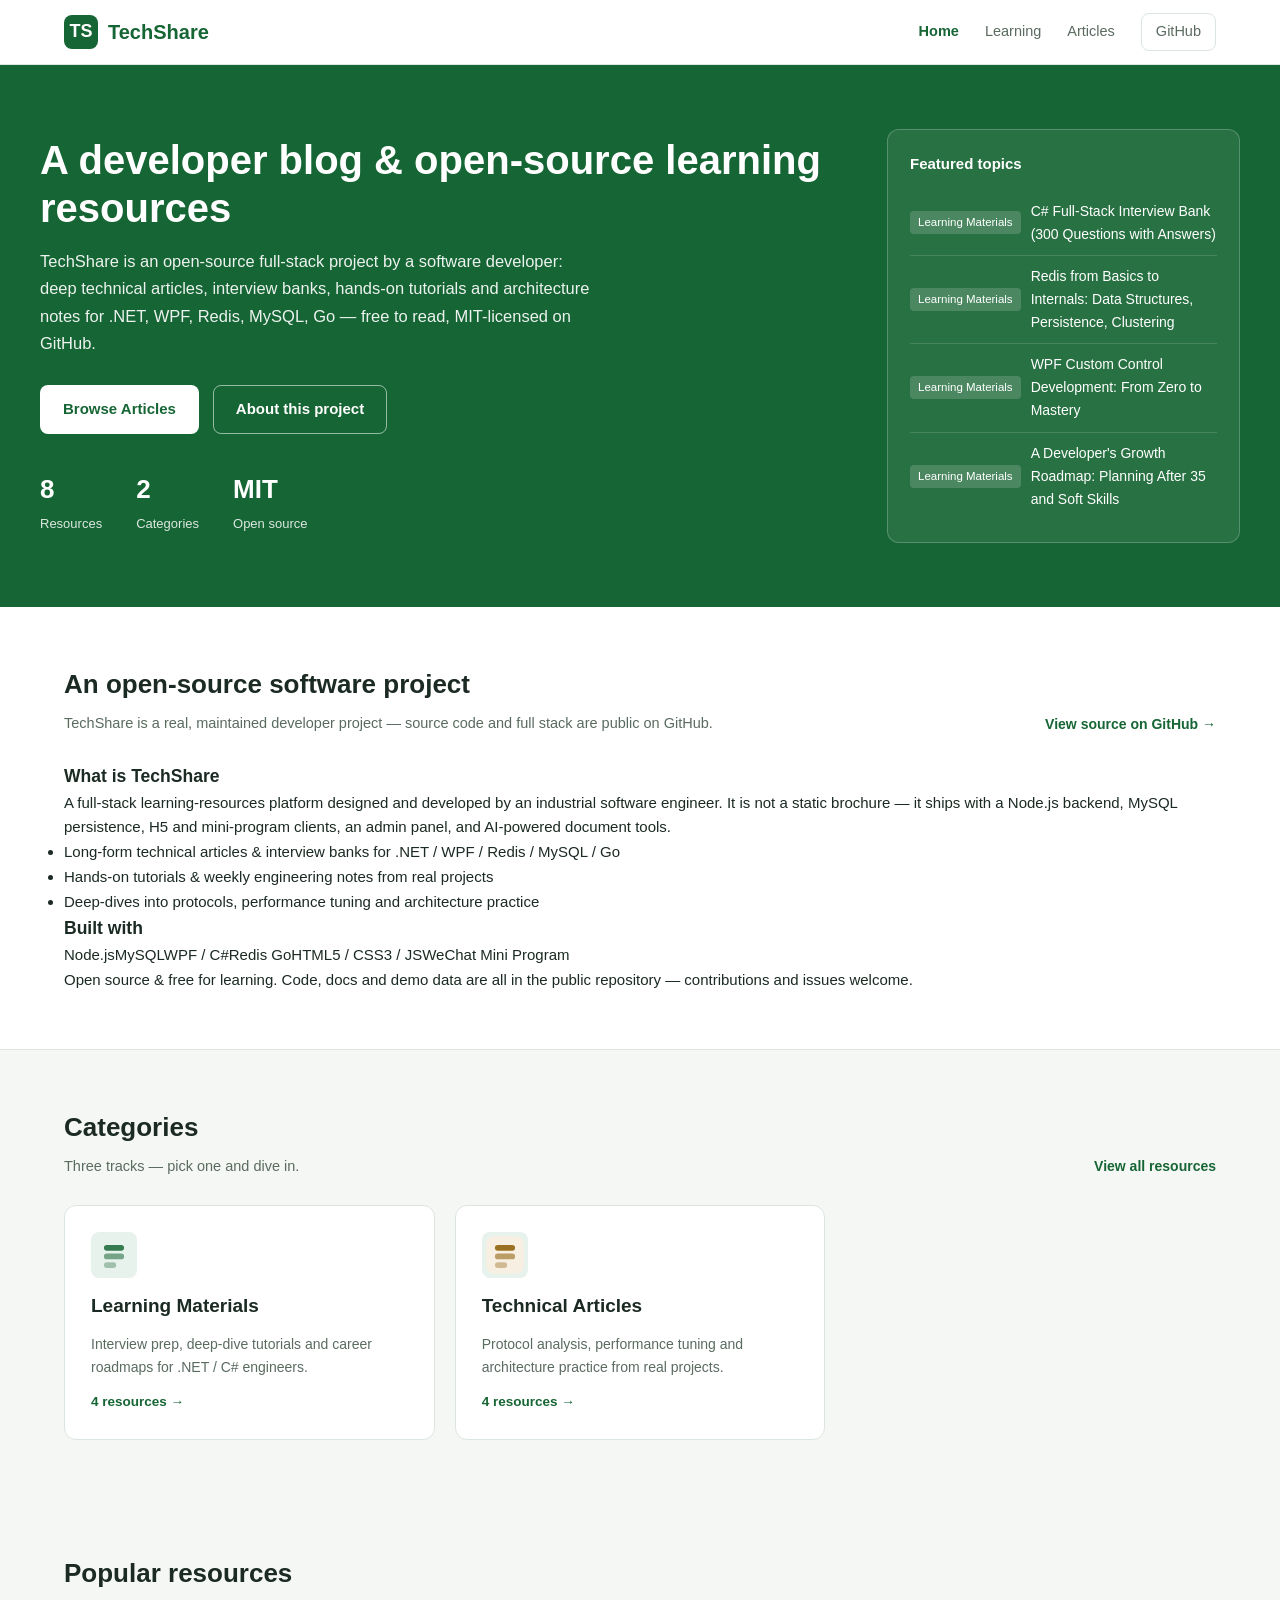
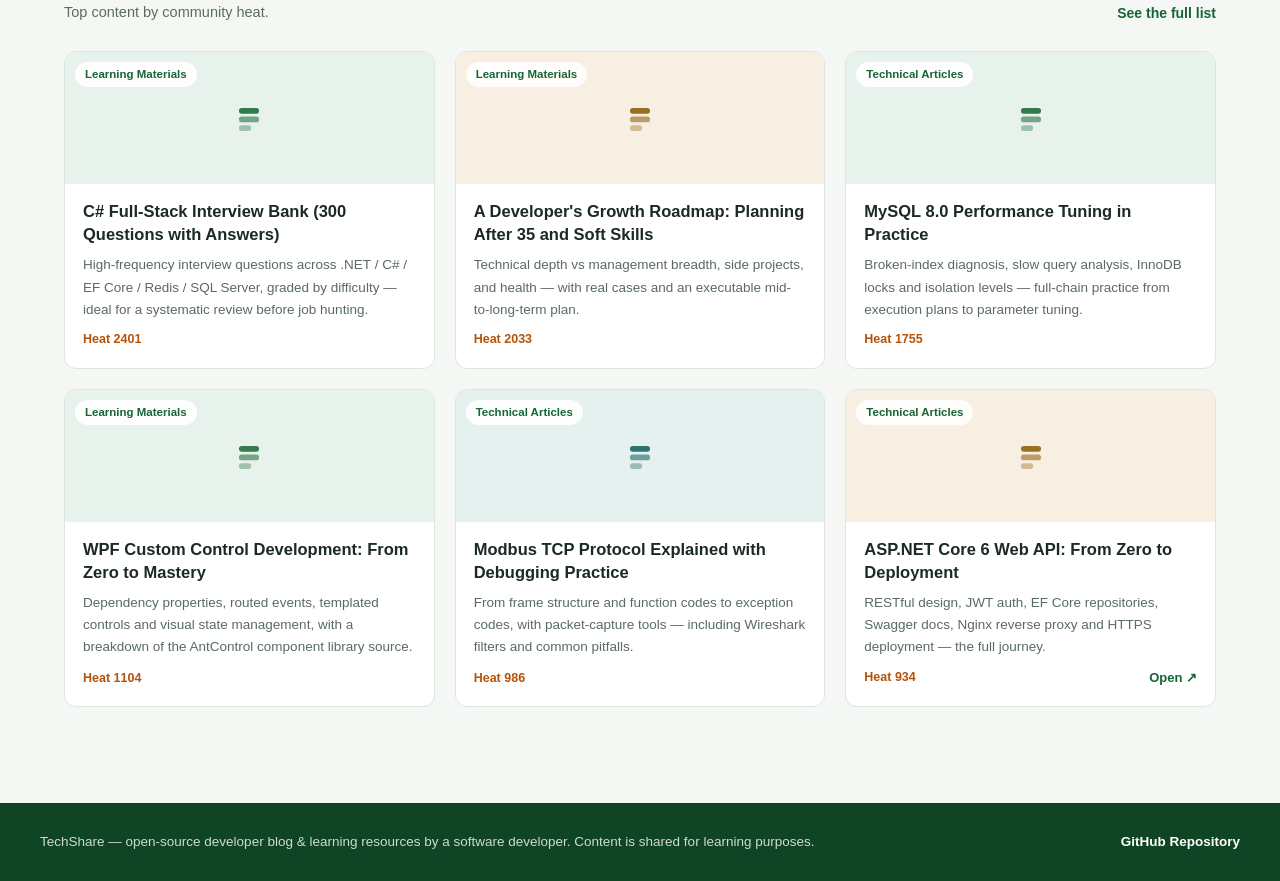
==== commit 72c7cad2: "update" ====
--- a/index.html
+++ b/index.html
@@ -3,8 +3,8 @@
 <head>
   <meta charset="UTF-8">
   <meta name="viewport" content="width=device-width, initial-scale=1.0">
-  <title>TechShare — Open Learning Resources &amp; Industrial Source Code</title>
-  <meta name="description" content="TechShare: free learning materials, deep technical articles and ready-to-run industrial source code for .NET, WPF, Redis, MySQL and more.">
+  <title>TechShare — Open-Source Developer Blog &amp; Learning Resources</title>
+  <meta name="description" content="TechShare is an open-source developer blog and learning-resources project: deep technical articles, interview banks and hands-on tutorials for .NET, WPF, Redis, MySQL, Go. MIT-licensed on GitHub.">
   <link rel="stylesheet" href="css/style.css">
   <link rel="icon" href="data:image/svg+xml,%3Csvg xmlns='http://www.w3.org/2000/svg' viewBox='0 0 32 32'%3E%3Crect width='32' height='32' rx='6' fill='%23166534'/%3E%3Ctext x='16' y='22' font-size='16' font-weight='bold' fill='%23fff' text-anchor='middle' font-family='Arial'%3ETS%3C/text%3E%3C/svg%3E">
 </head>
@@ -15,10 +15,8 @@
       <nav class="nav-links">
         <a href="index.html" class="active">Home</a>
         <a href="resources.html?cat=c1">Learning</a>
-        <a href="resources.html?cat=c2">Source Code</a>
         <a href="resources.html?cat=c3">Articles</a>
-        <a href="#tools">Tools</a>
-        <a class="nav-gh" href="https://github.com/" target="_blank" rel="noopener">GitHub</a>
+        <a class="nav-gh" href="https://github.com/syrjgc11006/syrjgc11006.github.io" target="_blank" rel="noopener">GitHub</a>
       </nav>
     </div>
   </header>
@@ -26,20 +24,51 @@
   <section class="hero">
     <div class="container hero-inner">
       <div class="hero-copy">
-        <h1>Open learning resources &amp; industrial source code</h1>
-        <p>Hands-on tutorials, interview banks, protocol deep-dives and production-ready projects for .NET, WPF, Redis, MySQL, Go and more — free to browse.</p>
+        <h1>A developer blog &amp; open-source learning resources</h1>
+        <p>TechShare is an open-source full-stack project by a software developer: deep technical articles, interview banks, hands-on tutorials and architecture notes for .NET, WPF, Redis, MySQL, Go — free to read, MIT-licensed on GitHub.</p>
         <div class="hero-cta">
-          <a class="btn btn-primary" href="resources.html">Browse Resources</a>
-          <a class="btn btn-ghost" href="#categories">Explore Categories</a>
+          <a class="btn btn-primary" href="resources.html">Browse Articles</a>
+          <a class="btn btn-ghost" href="#about">About this project</a>
         </div>
         <div class="hero-stats">
           <div><b id="stat-res">0</b><span>Resources</span></div>
           <div><b id="stat-cat">0</b><span>Categories</span></div>
-          <div><b>Free</b><span>To browse</span></div>
+          <div><b>MIT</b><span>Open source</span></div>
         </div>
       </div>
       <div class="hero-panel" id="hero-panel">
         <h3>Featured topics</h3>
+      </div>
+    </div>
+  </section>
+
+  <section class="section" id="about" style="background:#fff;border-bottom:1px solid var(--line);">
+    <div class="container">
+      <div class="section-head">
+        <div>
+          <h2>An open-source software project</h2>
+          <p>TechShare is a real, maintained developer project — source code and full stack are public on GitHub.</p>
+        </div>
+        <a class="section-more" href="https://github.com/<your-github-username>/techshare" target="_blank" rel="noopener">View source on GitHub &rarr;</a>
+      </div>
+      <div class="about-grid">
+        <div class="about-card">
+          <h3>What is TechShare</h3>
+          <p>A full-stack learning-resources platform designed and developed by an industrial software engineer. It is not a static brochure — it ships with a Node.js backend, MySQL persistence, H5 and mini-program clients, an admin panel, and AI-powered document tools.</p>
+          <ul class="about-list">
+            <li>Long-form technical articles &amp; interview banks for .NET / WPF / Redis / MySQL / Go</li>
+            <li>Hands-on tutorials &amp; weekly engineering notes from real projects</li>
+            <li>Deep-dives into protocols, performance tuning and architecture practice</li>
+          </ul>
+        </div>
+        <div class="about-card">
+          <h3>Built with</h3>
+          <div class="stack-chips">
+            <span>Node.js</span><span>MySQL</span><span>WPF / C#</span><span>Redis</span>
+            <span>Go</span><span>HTML5 / CSS3 / JS</span><span>WeChat Mini Program</span>
+          </div>
+          <p class="about-note">Open source &amp; free for learning. Code, docs and demo data are all in the public repository — contributions and issues welcome.</p>
+        </div>
       </div>
     </div>
   </section>
@@ -70,23 +99,10 @@
     </div>
   </section>
 
-  <section class="section" id="tools" style="background:#fff;border-top:1px solid var(--line);border-bottom:1px solid var(--line);">
-    <div class="container">
-      <div class="section-head">
-        <div>
-          <h2>Online tools</h2>
-          <p>Document and image utilities available in the full deployed version.</p>
-        </div>
-      </div>
-      <div class="tool-grid" id="tool-grid"></div>
-      <p class="tool-note" style="margin-top:14px;">The static preview on GitHub Pages shows the catalog only; the interactive tools run on the self-hosted backend.</p>
-    </div>
-  </section>
-
   <footer>
     <div class="container foot-inner">
-      <span>TechShare — open learning resources &amp; industrial source code. Content is shared for learning purposes.</span>
-      <a href="https://github.com/" target="_blank" rel="noopener">GitHub Repository</a>
+      <span>TechShare — open-source developer blog &amp; learning resources by a software developer. Content is shared for learning purposes.</span>
+      <span class="foot-links"><a href="https://github.com/<your-github-username>/techshare" target="_blank" rel="noopener">GitHub Repository</a></span>
     </div>
   </footer>
 
--- a/css/style.css
+++ b/css/style.css
@@ -0,0 +1,212 @@
+/* TechShare English Site — desktop-first, GitHub Pages static */
+:root {
+  --green: #166534;
+  --green-dark: #0F4524;
+  --green-light: #E8F2EC;
+  --accent: #1F7A44;
+  --bg: #F5F7F5;
+  --card: #FFFFFF;
+  --ink: #1B2A22;
+  --ink-soft: #5A6B60;
+  --line: #DDE5DF;
+  --radius: 12px;
+  --radius-sm: 8px;
+}
+* { margin: 0; padding: 0; box-sizing: border-box; }
+html { scroll-behavior: smooth; }
+body {
+  font-family: 'Segoe UI', 'Helvetica Neue', Arial, 'PingFang SC', 'Microsoft YaHei', sans-serif;
+  background: var(--bg);
+  color: var(--ink);
+  font-size: 15px;
+  line-height: 1.65;
+}
+a { color: inherit; text-decoration: none; }
+img { max-width: 100%; display: block; }
+.container { max-width: 1200px; margin: 0 auto; padding: 0 24px; }
+
+/* ---------- top nav ---------- */
+.topnav {
+  position: sticky; top: 0; z-index: 50;
+  background: #fff; border-bottom: 1px solid var(--line);
+}
+.nav-inner { display: flex; align-items: center; justify-content: space-between; height: 64px; }
+.brand { display: flex; align-items: center; gap: 10px; font-weight: 700; font-size: 20px; color: var(--green); }
+.brand-mark {
+  width: 34px; height: 34px; border-radius: var(--radius-sm);
+  background: var(--green); color: #fff; display: flex; align-items: center; justify-content: center;
+  font-size: 18px; font-weight: 800;
+}
+.nav-links { display: flex; align-items: center; gap: 26px; }
+.nav-links a { color: var(--ink-soft); font-weight: 500; font-size: 14.5px; }
+.nav-links a:hover { color: var(--green); }
+.nav-links a.active { color: var(--green); font-weight: 600; }
+.nav-gh {
+  border: 1px solid var(--line); padding: 6px 14px; border-radius: var(--radius-sm);
+  color: var(--ink); font-size: 13.5px; display: flex; align-items: center; gap: 6px;
+}
+.nav-gh:hover { border-color: var(--green); color: var(--green); }
+
+/* ---------- hero ---------- */
+.hero { background: var(--green); color: #fff; }
+.hero-inner { display: flex; align-items: center; justify-content: space-between; gap: 40px; padding: 64px 0; }
+.hero-copy h1 { font-size: 40px; line-height: 1.2; margin-bottom: 16px; font-weight: 800; }
+.hero-copy p { font-size: 16.5px; opacity: 0.92; max-width: 560px; margin-bottom: 28px; }
+.hero-cta { display: flex; gap: 14px; flex-wrap: wrap; }
+.btn {
+  display: inline-flex; align-items: center; gap: 8px;
+  padding: 11px 22px; border-radius: var(--radius-sm);
+  font-size: 15px; font-weight: 600; border: 1px solid transparent; cursor: pointer;
+}
+.btn-primary { background: #fff; color: var(--green); }
+.btn-primary:hover { background: var(--green-light); }
+.btn-ghost { border-color: rgba(255,255,255,.55); color: #fff; background: transparent; }
+.btn-ghost:hover { background: rgba(255,255,255,.12); }
+.hero-stats { display: flex; gap: 34px; margin-top: 34px; }
+.hero-stats b { display: block; font-size: 26px; }
+.hero-stats span { font-size: 13px; opacity: .85; }
+.hero-panel {
+  width: 420px; border-radius: var(--radius); background: rgba(255,255,255,.08);
+  border: 1px solid rgba(255,255,255,.22); padding: 22px;
+}
+.hero-panel h3 { font-size: 15px; margin-bottom: 14px; }
+.hero-topic { display: flex; align-items: center; gap: 10px; padding: 9px 0; border-bottom: 1px solid rgba(255,255,255,.14); font-size: 14px; }
+.hero-topic:last-child { border-bottom: 0; }
+.hero-topic .tag {
+  background: rgba(255,255,255,.16); border-radius: 4px; padding: 2px 8px; font-size: 11.5px; white-space: nowrap;
+}
+
+/* ---------- sections ---------- */
+.section { padding: 56px 0; }
+.section-head { display: flex; align-items: flex-end; justify-content: space-between; margin-bottom: 26px; }
+.section-head h2 { font-size: 26px; font-weight: 800; }
+.section-head p { color: var(--ink-soft); font-size: 14.5px; margin-top: 6px; }
+.section-more { color: var(--green); font-weight: 600; font-size: 14px; }
+
+/* ---------- category cards ---------- */
+.cat-grid { display: grid; grid-template-columns: repeat(3, 1fr); gap: 20px; }
+.cat-card {
+  background: var(--card); border: 1px solid var(--line); border-radius: var(--radius);
+  padding: 26px; display: flex; flex-direction: column; gap: 12px; transition: transform .15s, box-shadow .15s;
+}
+.cat-card:hover { transform: translateY(-3px); box-shadow: 0 10px 24px rgba(22,101,52,.10); }
+.cat-ico {
+  width: 46px; height: 46px; border-radius: var(--radius-sm); background: var(--green-light);
+  color: var(--green); display: flex; align-items: center; justify-content: center;
+}
+.cat-card h3 { font-size: 19px; }
+.cat-card p { color: var(--ink-soft); font-size: 14px; flex: 1; }
+.cat-card .cat-meta { color: var(--green); font-size: 13.5px; font-weight: 600; }
+
+/* ---------- resource cards ---------- */
+.res-grid { display: grid; grid-template-columns: repeat(3, 1fr); gap: 20px; }
+.res-card {
+  background: var(--card); border: 1px solid var(--line); border-radius: var(--radius);
+  overflow: hidden; display: flex; flex-direction: column; transition: transform .15s, box-shadow .15s;
+}
+.res-card:hover { transform: translateY(-3px); box-shadow: 0 10px 24px rgba(22,101,52,.10); }
+.res-cover { height: 132px; display: flex; align-items: center; justify-content: center; position: relative; }
+.res-cover .cov-tag {
+  position: absolute; top: 10px; left: 10px; background: rgba(255,255,255,.9); color: var(--green);
+  font-size: 11.5px; font-weight: 700; padding: 3px 10px; border-radius: 20px;
+}
+.res-cover svg { width: 46px; height: 46px; }
+.res-body { padding: 16px 18px 18px; display: flex; flex-direction: column; gap: 8px; flex: 1; }
+.res-body h3 { font-size: 16.5px; line-height: 1.4; }
+.res-body h3 a:hover { color: var(--green); }
+.res-sum { color: var(--ink-soft); font-size: 13.5px; flex: 1; display: -webkit-box; -webkit-line-clamp: 3; -webkit-box-orient: vertical; overflow: hidden; }
+.res-meta { display: flex; align-items: center; gap: 14px; font-size: 12.5px; color: var(--ink-soft); }
+.res-meta .hot { color: #B45309; font-weight: 600; }
+.res-meta .ext { margin-left: auto; color: var(--green); font-weight: 600; font-size: 13px; }
+
+/* ---------- tools ---------- */
+.tool-grid { display: grid; grid-template-columns: repeat(4, 1fr); gap: 18px; }
+.tool-card {
+  background: var(--card); border: 1px solid var(--line); border-radius: var(--radius);
+  padding: 22px; display: flex; flex-direction: column; gap: 10px; cursor: pointer; transition: transform .15s, box-shadow .15s;
+}
+.tool-card:hover { transform: translateY(-3px); box-shadow: 0 10px 24px rgba(22,101,52,.10); }
+.tool-ico { width: 42px; height: 42px; border-radius: var(--radius-sm); background: var(--green-light); color: var(--green); display: flex; align-items: center; justify-content: center; }
+.tool-card h3 { font-size: 16px; }
+.tool-card p { color: var(--ink-soft); font-size: 13px; flex: 1; }
+.tool-note { font-size: 12px; color: var(--ink-soft); }
+
+/* ---------- footer ---------- */
+footer { background: var(--green-dark); color: rgba(255,255,255,.8); margin-top: 40px; }
+.foot-inner { display: flex; align-items: center; justify-content: space-between; padding: 28px 0; font-size: 13.5px; flex-wrap: wrap; gap: 12px; }
+.foot-inner a { color: #fff; font-weight: 600; }
+
+/* ---------- list page ---------- */
+.page-hero { background: var(--green); color: #fff; padding: 42px 0 34px; }
+.page-hero h1 { font-size: 30px; margin-bottom: 8px; }
+.page-hero p { opacity: .9; font-size: 15px; max-width: 640px; }
+.list-bar { display: flex; align-items: center; gap: 16px; margin: 30px 0 24px; flex-wrap: wrap; }
+.chips { display: flex; gap: 10px; flex-wrap: wrap; }
+.chip {
+  padding: 7px 18px; border-radius: var(--radius-sm); border: 1px solid var(--line);
+  background: var(--card); color: var(--ink-soft); font-size: 14px; cursor: pointer; font-weight: 500;
+}
+.chip:hover { border-color: var(--green); color: var(--green); }
+.chip.active { background: var(--green); color: #fff; border-color: var(--green); }
+.search {
+  margin-left: auto; display: flex; align-items: center; gap: 8px;
+  border: 1px solid var(--line); background: var(--card); border-radius: var(--radius-sm);
+  padding: 8px 14px; width: 300px;
+}
+.search input { border: 0; outline: 0; font-size: 14px; width: 100%; background: transparent; color: var(--ink); }
+.empty { text-align: center; color: var(--ink-soft); padding: 60px 0; }
+
+/* ---------- detail page ---------- */
+.crumbs { padding: 18px 0; color: var(--ink-soft); font-size: 13.5px; }
+.crumbs a:hover { color: var(--green); }
+.detail { display: grid; grid-template-columns: 1fr 320px; gap: 28px; align-items: start; padding-bottom: 40px; }
+.article {
+  background: var(--card); border: 1px solid var(--line); border-radius: var(--radius);
+  padding: 34px 38px;
+}
+.article h1 { font-size: 27px; line-height: 1.35; margin-bottom: 14px; }
+.article .sum { color: var(--ink-soft); font-size: 15.5px; border-left: 3px solid var(--green); padding-left: 14px; margin-bottom: 24px; }
+.article .content { font-size: 15px; }
+.article .content h3 { margin: 22px 0 10px; font-size: 18px; color: var(--green-dark); }
+.article .content p { margin-bottom: 12px; }
+.article .content ul, .article .content ol { padding-left: 22px; margin-bottom: 12px; }
+.article .content li { margin-bottom: 5px; }
+.article .content pre {
+  background: #F1F4F1; border: 1px solid var(--line); border-radius: var(--radius-sm);
+  padding: 14px 16px; overflow-x: auto; font-size: 13px; margin-bottom: 14px;
+  font-family: Consolas, 'Courier New', monospace; color: var(--green-dark);
+}
+.article .content code { font-family: Consolas, 'Courier New', monospace; background: #F1F4F1; padding: 1px 6px; border-radius: 4px; font-size: 13.5px; }
+.article .content pre code { background: transparent; padding: 0; }
+.article .content table { border-collapse: collapse; width: 100%; margin: 14px 0; font-size: 14px; }
+.article .content th, .article .content td { border: 1px solid var(--line); padding: 9px 12px; text-align: left; }
+.article .content th { background: var(--green-light); color: var(--green-dark); font-weight: 600; }
+.aside { display: flex; flex-direction: column; gap: 18px; position: sticky; top: 84px; }
+.aside-card {
+  background: var(--card); border: 1px solid var(--line); border-radius: var(--radius);
+  padding: 20px;
+}
+.aside-card h4 { font-size: 15px; margin-bottom: 12px; }
+.aside-meta li { list-style: none; display: flex; justify-content: space-between; padding: 8px 0; border-bottom: 1px dashed var(--line); font-size: 14px; }
+.aside-meta li:last-child { border-bottom: 0; }
+.aside-meta span { color: var(--ink-soft); }
+.aside-link { display: block; text-align: center; margin-top: 12px; }
+.related li { list-style: none; padding: 9px 0; border-bottom: 1px dashed var(--line); font-size: 14px; }
+.related li:last-child { border-bottom: 0; }
+.related a:hover { color: var(--green); }
+
+/* ---------- responsive ---------- */
+@media (max-width: 992px) {
+  .res-grid { grid-template-columns: repeat(2, 1fr); }
+  .tool-grid { grid-template-columns: repeat(2, 1fr); }
+  .cat-grid { grid-template-columns: 1fr; }
+  .hero-panel { display: none; }
+  .detail { grid-template-columns: 1fr; }
+  .aside { position: static; }
+}
+@media (max-width: 640px) {
+  .nav-links a:not(.active) { display: none; }
+  .res-grid, .tool-grid { grid-template-columns: 1fr; }
+  .hero-copy h1 { font-size: 28px; }
+  .search { width: 100%; margin-left: 0; }
+}
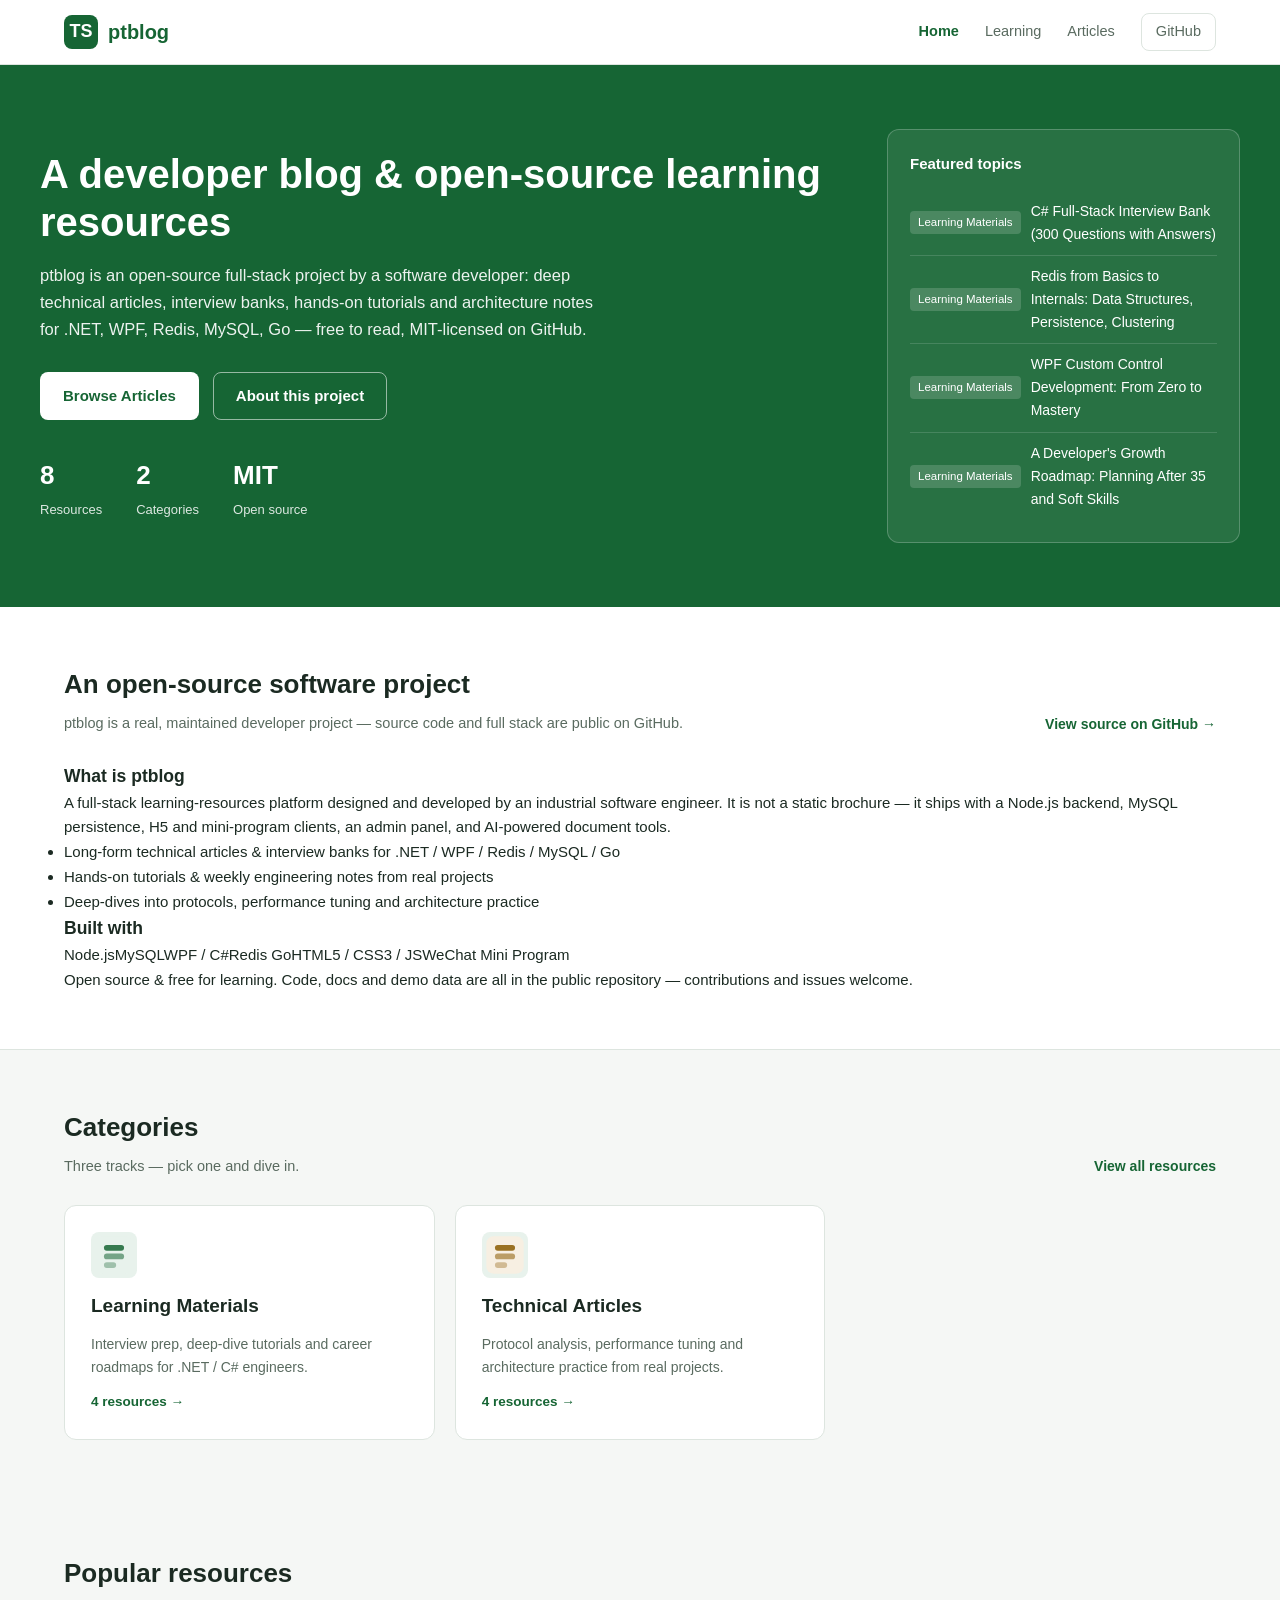
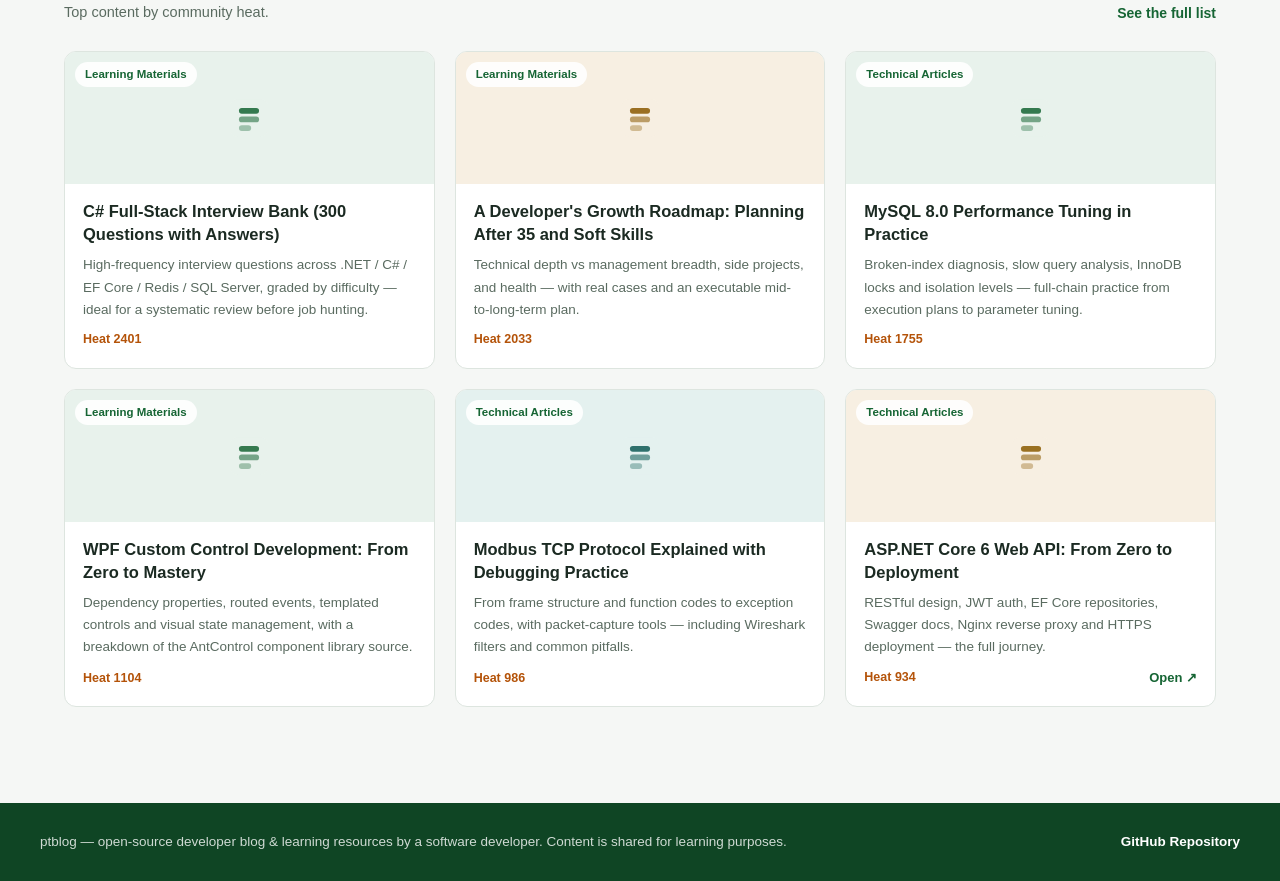
==== commit 03e6d649: "update" ====
--- a/index.html
+++ b/index.html
@@ -3,15 +3,15 @@
 <head>
   <meta charset="UTF-8">
   <meta name="viewport" content="width=device-width, initial-scale=1.0">
-  <title>TechShare — Open-Source Developer Blog &amp; Learning Resources</title>
-  <meta name="description" content="TechShare is an open-source developer blog and learning-resources project: deep technical articles, interview banks and hands-on tutorials for .NET, WPF, Redis, MySQL, Go. MIT-licensed on GitHub.">
+  <title>ptblog — Open-Source Developer Blog &amp; Learning Resources</title>
+  <meta name="description" content="ptblog is an open-source developer blog and learning-resources project: deep technical articles, interview banks and hands-on tutorials for .NET, WPF, Redis, MySQL, Go. MIT-licensed on GitHub.">
   <link rel="stylesheet" href="css/style.css">
   <link rel="icon" href="data:image/svg+xml,%3Csvg xmlns='http://www.w3.org/2000/svg' viewBox='0 0 32 32'%3E%3Crect width='32' height='32' rx='6' fill='%23166534'/%3E%3Ctext x='16' y='22' font-size='16' font-weight='bold' fill='%23fff' text-anchor='middle' font-family='Arial'%3ETS%3C/text%3E%3C/svg%3E">
 </head>
 <body>
   <header class="topnav">
     <div class="container nav-inner">
-      <a class="brand" href="index.html"><span class="brand-mark">TS</span>TechShare</a>
+      <a class="brand" href="index.html"><span class="brand-mark">TS</span>ptblog</a>
       <nav class="nav-links">
         <a href="index.html" class="active">Home</a>
         <a href="resources.html?cat=c1">Learning</a>
@@ -25,7 +25,7 @@
     <div class="container hero-inner">
       <div class="hero-copy">
         <h1>A developer blog &amp; open-source learning resources</h1>
-        <p>TechShare is an open-source full-stack project by a software developer: deep technical articles, interview banks, hands-on tutorials and architecture notes for .NET, WPF, Redis, MySQL, Go — free to read, MIT-licensed on GitHub.</p>
+        <p>ptblog is an open-source full-stack project by a software developer: deep technical articles, interview banks, hands-on tutorials and architecture notes for .NET, WPF, Redis, MySQL, Go — free to read, MIT-licensed on GitHub.</p>
         <div class="hero-cta">
           <a class="btn btn-primary" href="resources.html">Browse Articles</a>
           <a class="btn btn-ghost" href="#about">About this project</a>
@@ -47,13 +47,13 @@
       <div class="section-head">
         <div>
           <h2>An open-source software project</h2>
-          <p>TechShare is a real, maintained developer project — source code and full stack are public on GitHub.</p>
+          <p>ptblog is a real, maintained developer project — source code and full stack are public on GitHub.</p>
         </div>
-        <a class="section-more" href="https://github.com/<your-github-username>/techshare" target="_blank" rel="noopener">View source on GitHub &rarr;</a>
+        <a class="section-more" href="https://github.com/syrjgc11006/syrjgc11006.github.io" target="_blank" rel="noopener">View source on GitHub &rarr;</a>
       </div>
       <div class="about-grid">
         <div class="about-card">
-          <h3>What is TechShare</h3>
+          <h3>What is ptblog</h3>
           <p>A full-stack learning-resources platform designed and developed by an industrial software engineer. It is not a static brochure — it ships with a Node.js backend, MySQL persistence, H5 and mini-program clients, an admin panel, and AI-powered document tools.</p>
           <ul class="about-list">
             <li>Long-form technical articles &amp; interview banks for .NET / WPF / Redis / MySQL / Go</li>
@@ -101,8 +101,8 @@
 
   <footer>
     <div class="container foot-inner">
-      <span>TechShare — open-source developer blog &amp; learning resources by a software developer. Content is shared for learning purposes.</span>
-      <span class="foot-links"><a href="https://github.com/<your-github-username>/techshare" target="_blank" rel="noopener">GitHub Repository</a></span>
+      <span>ptblog — open-source developer blog &amp; learning resources by a software developer. Content is shared for learning purposes.</span>
+      <span class="foot-links"><a href="https://github.com/syrjgc11006/syrjgc11006.github.io" target="_blank" rel="noopener">GitHub Repository</a></span>
     </div>
   </footer>
 
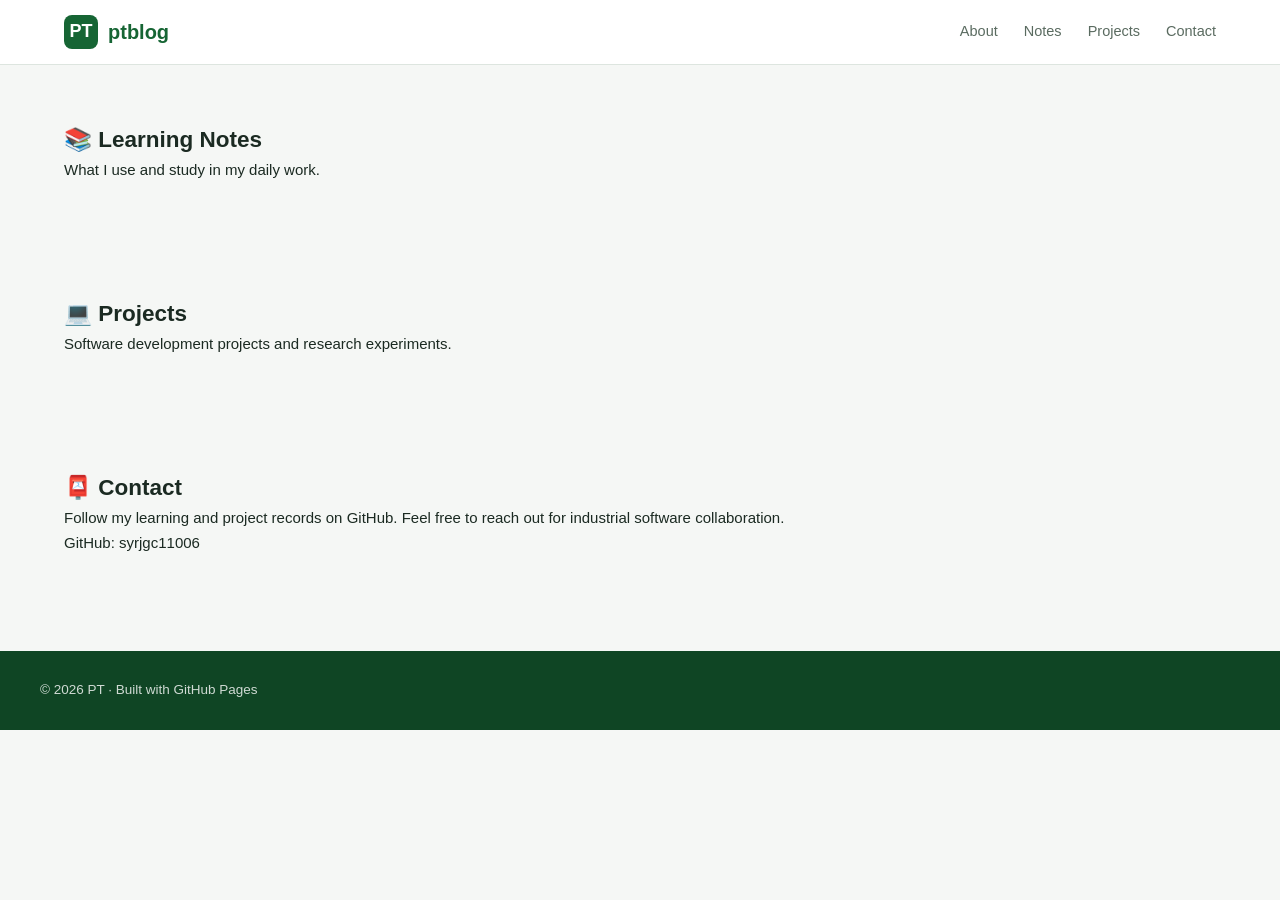
==== commit a18365b3: "update" ====
--- a/index.html
+++ b/index.html
@@ -3,106 +3,68 @@
 <head>
   <meta charset="UTF-8">
   <meta name="viewport" content="width=device-width, initial-scale=1.0">
-  <title>ptblog — Open-Source Developer Blog &amp; Learning Resources</title>
-  <meta name="description" content="ptblog is an open-source developer blog and learning-resources project: deep technical articles, interview banks and hands-on tutorials for .NET, WPF, Redis, MySQL, Go. MIT-licensed on GitHub.">
+  <title>PT · Tech Blog</title>
+  <meta name="description" content="PT — personal, non-commercial technical blog and project portfolio. Learning in C#/.NET, WPF, Go, MySQL/Redis, OpenCV computer vision and industrial protocols (Modbus TCP).">
   <link rel="stylesheet" href="css/style.css">
-  <link rel="icon" href="data:image/svg+xml,%3Csvg xmlns='http://www.w3.org/2000/svg' viewBox='0 0 32 32'%3E%3Crect width='32' height='32' rx='6' fill='%23166534'/%3E%3Ctext x='16' y='22' font-size='16' font-weight='bold' fill='%23fff' text-anchor='middle' font-family='Arial'%3ETS%3C/text%3E%3C/svg%3E">
+  <link rel="icon" href="data:image/svg+xml,%3Csvg xmlns='http://www.w3.org/2000/svg' viewBox='0 0 32 32'%3E%3Crect width='32' height='32' rx='6' fill='%23166534'/%3E%3Ctext x='16' y='22' font-size='13' font-weight='bold' fill='%23fff' text-anchor='middle' font-family='Arial'%3EPT%3C/text%3E%3C/svg%3E">
 </head>
 <body>
   <header class="topnav">
     <div class="container nav-inner">
-      <a class="brand" href="index.html"><span class="brand-mark">TS</span>ptblog</a>
+      <a class="brand" href="#top"><span class="brand-mark">PT</span>ptblog</a>
       <nav class="nav-links">
-        <a href="index.html" class="active">Home</a>
-        <a href="resources.html?cat=c1">Learning</a>
-        <a href="resources.html?cat=c3">Articles</a>
-        <a class="nav-gh" href="https://github.com/syrjgc11006/syrjgc11006.github.io" target="_blank" rel="noopener">GitHub</a>
+        <a href="#about">About</a>
+        <a href="#notes">Notes</a>
+        <a href="#projects">Projects</a>
+        <a href="#contact">Contact</a>
       </nav>
     </div>
   </header>
 
-  <section class="hero">
-    <div class="container hero-inner">
-      <div class="hero-copy">
-        <h1>A developer blog &amp; open-source learning resources</h1>
-        <p>ptblog is an open-source full-stack project by a software developer: deep technical articles, interview banks, hands-on tutorials and architecture notes for .NET, WPF, Redis, MySQL, Go — free to read, MIT-licensed on GitHub.</p>
-        <div class="hero-cta">
-          <a class="btn btn-primary" href="resources.html">Browse Articles</a>
-          <a class="btn btn-ghost" href="#about">About this project</a>
-        </div>
-        <div class="hero-stats">
-          <div><b id="stat-res">0</b><span>Resources</span></div>
-          <div><b id="stat-cat">0</b><span>Categories</span></div>
-          <div><b>MIT</b><span>Open source</span></div>
+  <main id="top">
+    <!-- hero / about -->
+    <section class="hero" id="about">
+      <div class="container">
+        <h1 id="hero-greeting"></h1>
+        <p class="hero-intro" id="hero-intro"></p>
+        <p class="hero-about" id="hero-about"></p>
+        <div class="stack-chips" id="stack-chips"></div>
+      </div>
+    </section>
+
+    <!-- learning notes -->
+    <section class="section" id="notes">
+      <div class="container">
+        <h2>📚 Learning Notes</h2>
+        <p class="sec-sub">What I use and study in my daily work.</p>
+        <div class="notes-grid" id="notes-grid"></div>
+      </div>
+    </section>
+
+    <!-- projects -->
+    <section class="section" id="projects">
+      <div class="container">
+        <h2>💻 Projects</h2>
+        <p class="sec-sub">Software development projects and research experiments.</p>
+        <div class="projects-grid" id="projects-grid"></div>
+      </div>
+    </section>
+
+    <!-- contact -->
+    <section class="section" id="contact">
+      <div class="container">
+        <div class="contact-card">
+          <h2>📮 Contact</h2>
+          <p>Follow my learning and project records on GitHub. Feel free to reach out for industrial software collaboration.</p>
+          <p class="contact-github">GitHub: <a href="https://github.com/syrjgc11006" target="_blank" rel="noopener">syrjgc11006</a></p>
         </div>
       </div>
-      <div class="hero-panel" id="hero-panel">
-        <h3>Featured topics</h3>
-      </div>
-    </div>
-  </section>
-
-  <section class="section" id="about" style="background:#fff;border-bottom:1px solid var(--line);">
-    <div class="container">
-      <div class="section-head">
-        <div>
-          <h2>An open-source software project</h2>
-          <p>ptblog is a real, maintained developer project — source code and full stack are public on GitHub.</p>
-        </div>
-        <a class="section-more" href="https://github.com/syrjgc11006/syrjgc11006.github.io" target="_blank" rel="noopener">View source on GitHub &rarr;</a>
-      </div>
-      <div class="about-grid">
-        <div class="about-card">
-          <h3>What is ptblog</h3>
-          <p>A full-stack learning-resources platform designed and developed by an industrial software engineer. It is not a static brochure — it ships with a Node.js backend, MySQL persistence, H5 and mini-program clients, an admin panel, and AI-powered document tools.</p>
-          <ul class="about-list">
-            <li>Long-form technical articles &amp; interview banks for .NET / WPF / Redis / MySQL / Go</li>
-            <li>Hands-on tutorials &amp; weekly engineering notes from real projects</li>
-            <li>Deep-dives into protocols, performance tuning and architecture practice</li>
-          </ul>
-        </div>
-        <div class="about-card">
-          <h3>Built with</h3>
-          <div class="stack-chips">
-            <span>Node.js</span><span>MySQL</span><span>WPF / C#</span><span>Redis</span>
-            <span>Go</span><span>HTML5 / CSS3 / JS</span><span>WeChat Mini Program</span>
-          </div>
-          <p class="about-note">Open source &amp; free for learning. Code, docs and demo data are all in the public repository — contributions and issues welcome.</p>
-        </div>
-      </div>
-    </div>
-  </section>
-
-  <section class="section" id="categories">
-    <div class="container">
-      <div class="section-head">
-        <div>
-          <h2>Categories</h2>
-          <p>Three tracks — pick one and dive in.</p>
-        </div>
-        <a class="section-more" href="resources.html">View all resources</a>
-      </div>
-      <div class="cat-grid" id="cat-grid"></div>
-    </div>
-  </section>
-
-  <section class="section" id="resources">
-    <div class="container">
-      <div class="section-head">
-        <div>
-          <h2>Popular resources</h2>
-          <p>Top content by community heat.</p>
-        </div>
-        <a class="section-more" href="resources.html">See the full list</a>
-      </div>
-      <div class="res-grid" id="res-grid"></div>
-    </div>
-  </section>
+    </section>
+  </main>
 
   <footer>
     <div class="container foot-inner">
-      <span>ptblog — open-source developer blog &amp; learning resources by a software developer. Content is shared for learning purposes.</span>
-      <span class="foot-links"><a href="https://github.com/syrjgc11006/syrjgc11006.github.io" target="_blank" rel="noopener">GitHub Repository</a></span>
+      <span>© 2026 <span id="foot-author">PT</span> · Built with GitHub Pages</span>
     </div>
   </footer>
 
--- a/css/style.css
+++ b/css/style.css
@@ -1,4 +1,4 @@
-/* TechShare English Site — desktop-first, GitHub Pages static */
+/* ptblog English Site — desktop-first, GitHub Pages static */
 :root {
   --green: #166534;
   --green-dark: #0F4524;
@@ -131,6 +131,25 @@
 .tool-card p { color: var(--ink-soft); font-size: 13px; flex: 1; }
 .tool-note { font-size: 12px; color: var(--ink-soft); }
 
+/* ---------- about / open-source section ---------- */
+.about-grid { display: grid; grid-template-columns: 1.15fr 1fr; gap: 20px; }
+.about-card {
+  background: var(--card); border: 1px solid var(--line); border-radius: var(--radius);
+  padding: 26px; display: flex; flex-direction: column; gap: 12px;
+}
+.about-card h3 { font-size: 18px; }
+.about-card p { color: var(--ink-soft); font-size: 14px; line-height: 1.7; }
+.about-list { list-style: none; display: flex; flex-direction: column; gap: 8px; margin-top: 4px; }
+.about-list li { position: relative; padding-left: 20px; font-size: 14px; color: var(--ink); }
+.about-list li::before { content: ""; position: absolute; left: 0; top: 8px; width: 8px; height: 8px; border-radius: 2px; background: var(--green); }
+.stack-chips { display: flex; flex-wrap: wrap; gap: 8px; }
+.stack-chips span {
+  background: var(--green-light); color: var(--green-dark); font-size: 12.5px; font-weight: 600;
+  padding: 5px 12px; border-radius: var(--radius-sm); border: 1px solid #CFE2D6;
+}
+.about-note { margin-top: 4px; }
+.foot-links a { color: #fff; font-weight: 600; }
+
 /* ---------- footer ---------- */
 footer { background: var(--green-dark); color: rgba(255,255,255,.8); margin-top: 40px; }
 .foot-inner { display: flex; align-items: center; justify-content: space-between; padding: 28px 0; font-size: 13.5px; flex-wrap: wrap; gap: 12px; }
